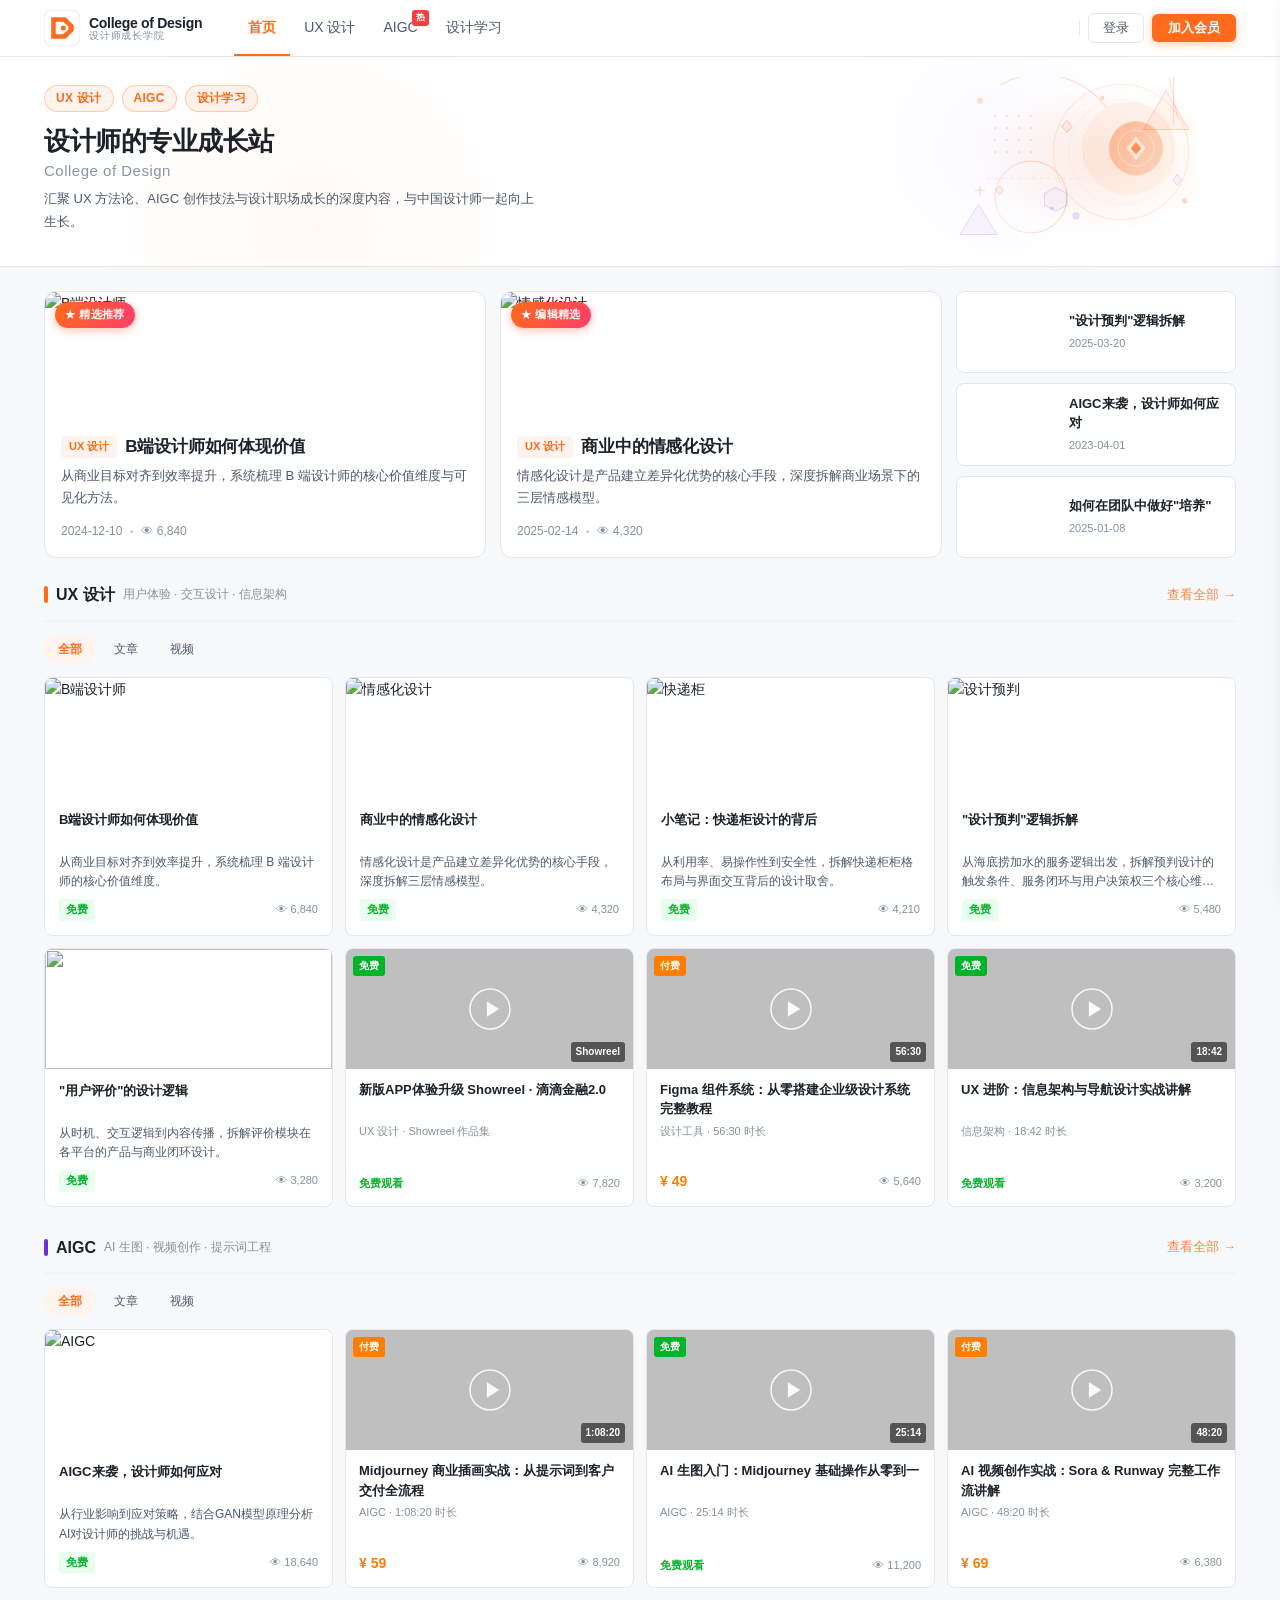
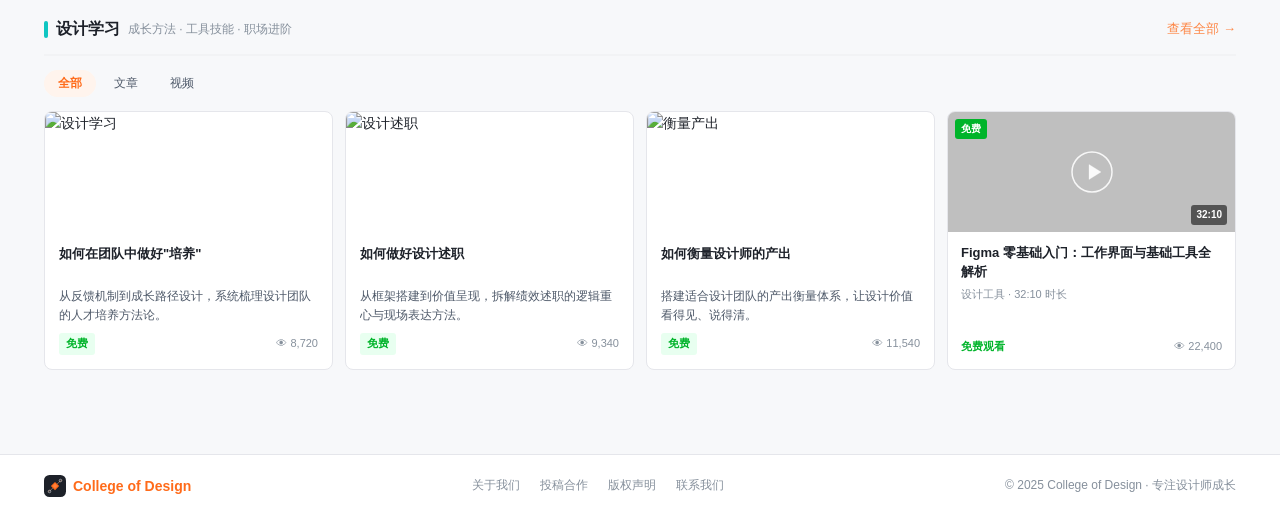
==== index.html @ 942f5f1f "feat: sync updated content layout to desktop" ====
<!DOCTYPE html>
<html lang="zh-CN">
<head>
<meta charset="UTF-8"/>
<meta name="viewport" content="width=device-width,initial-scale=1.0"/>
<title>College of Design · 设计师成长平台</title>
<style>
*,*::before,*::after{box-sizing:border-box;margin:0;padding:0}
:root{
  --pr:#FF6B1A;--pr-d:#E85500;--pr-l:#FFF4ED;--pr-bd:rgba(255,107,26,.2);
  --pu:#722ED1;--pu-l:#F5EEFF;
  --te:#0FC6C2;--te-l:#E8FAFA;
  --gr:#00B42A;--gr-l:#E8FFF0;
  --or-pay:#FF7D00;--or-pay-l:#FFF3E8;
  --t1:#1D2129;--t2:#4E5969;--t3:#86909C;--t4:#C9CDD4;
  --bg:#FFFFFF;--bg2:#F7F8FA;--bg3:#F2F3F5;
  --bd:#E5E6EB;--bd2:#F2F3F5;
  --r:8px;--rl:12px;
  --sh:0 1px 4px rgba(0,0,0,.06);--sh-h:0 4px 20px rgba(0,0,0,.1);
}
body{font-family:"PingFang SC","Microsoft YaHei","Noto Sans SC",Inter,-apple-system,sans-serif;color:var(--t1);background:var(--bg2);font-size:14px;line-height:1.6}
a{text-decoration:none;color:inherit}
img{display:block}

/* ─── NAV ─── */
.nav{position:sticky;top:0;z-index:200;background:rgba(255,255,255,.98);backdrop-filter:blur(16px);border-bottom:1px solid var(--bd)}
.ni{max-width:1240px;margin:0 auto;padding:0 24px;height:56px;display:flex;align-items:center}
.logo{display:flex;align-items:center;gap:9px;flex-shrink:0;margin-right:32px;cursor:pointer}
.logo-icon{flex-shrink:0}
.logo-text{display:flex;flex-direction:column;gap:1px;line-height:1}
.logo-t1{font-size:14px;font-weight:900;color:var(--t1);letter-spacing:-.3px}
.logo-t2{font-size:10px;font-weight:500;color:var(--t3);letter-spacing:.8px;text-transform:uppercase}
.nlinks{display:flex;align-items:center;flex:1}
.nl{padding:0 14px;height:56px;display:flex;align-items:center;font-size:14px;font-weight:500;color:var(--t2);cursor:pointer;border-bottom:2px solid transparent;transition:color .15s,border-color .15s;white-space:nowrap;position:relative}
.nl:hover{color:var(--pr)}
.nl.on{color:var(--pr);border-bottom-color:var(--pr);font-weight:600}
.nbadge{position:absolute;top:10px;right:3px;font-size:9px;font-weight:700;padding:1px 4px;border-radius:3px;background:#F53F3F;color:#fff;line-height:1.5}
.nd{width:1px;height:14px;background:var(--bd);margin:0 8px;flex-shrink:0}
.nr{display:flex;align-items:center;gap:8px;flex-shrink:0}
.btn-ln{padding:5px 14px;border:1px solid var(--bd);border-radius:6px;font-size:13px;cursor:pointer;background:none;color:var(--t2);font-family:inherit;transition:all .15s}
.btn-ln:hover{border-color:var(--pr);color:var(--pr)}
.btn-pub{padding:5px 16px;border:none;border-radius:6px;font-size:13px;font-weight:600;cursor:pointer;background:var(--pr);color:#fff;font-family:inherit;transition:opacity .15s;box-shadow:0 2px 8px rgba(255,107,26,.35)}
.btn-pub:hover{opacity:.88}

/* ─── BANNER ─── */
.banner{width:100%;background:#FFFFFF;position:relative;overflow:hidden;border-bottom:1px solid #E5E6EB}
.banner::before{content:'';position:absolute;top:-80px;left:5%;width:500px;height:500px;border-radius:50%;background:radial-gradient(circle,rgba(255,107,26,.04) 0%,transparent 65%);pointer-events:none}
.banner::after{content:'';position:absolute;bottom:-60px;right:8%;width:360px;height:360px;border-radius:50%;background:radial-gradient(circle,rgba(114,46,209,.03) 0%,transparent 65%);pointer-events:none}
.banner-inner{max-width:1240px;margin:0 auto;padding:20px 24px 24px;display:flex;align-items:center;justify-content:space-between;gap:40px;position:relative;z-index:1}
.banner-left{flex:1;min-width:0}
.banner-kws{display:flex;gap:8px;margin-bottom:13px;flex-wrap:wrap}
.bkw{font-size:12px;font-weight:600;padding:3px 11px;border-radius:20px;border:1px solid rgba(255,107,26,.3);color:#FF6B1A;background:rgba(255,107,26,.08);letter-spacing:.3px}
.banner-title{font-size:26px;font-weight:900;color:#1D2129;line-height:1.25;margin-bottom:8px;letter-spacing:-.5px}
.banner-title em{font-style:normal;color:#8D93A0;font-weight:400;font-size:15px;display:block;margin-top:4px;letter-spacing:.5px}
.banner-sub{font-size:13px;color:#4E5969;line-height:1.75;margin-bottom:0;max-width:500px}
.banner-stats{display:flex;gap:36px;margin-bottom:28px}
.bst{display:flex;flex-direction:column;gap:1px}
.bst-n{font-size:22px;font-weight:800;color:#1D2129;line-height:1}
.bst-l{font-size:11px;color:#8D93A0;margin-top:3px}
.banner-btns{display:flex;gap:10px;align-items:center}
.bbtn-p{padding:9px 24px;background:linear-gradient(135deg,#FF6B1A,#FF3D6B);color:#fff;border:none;border-radius:6px;font-size:14px;font-weight:700;cursor:pointer;font-family:inherit;box-shadow:0 4px 16px rgba(255,107,26,.4);transition:opacity .15s}
.bbtn-p:hover{opacity:.88}
.bbtn-s{padding:9px 20px;background:transparent;color:#4E5969;border:1px solid #D5D8DC;border-radius:6px;font-size:14px;font-weight:400;cursor:pointer;font-family:inherit;transition:all .15s}
.bbtn-s:hover{background:#F5F6F7;border-color:#BBBFC4}
/* banner right cards */
.banner-right{flex-shrink:0;width:320px;position:relative;display:flex;align-items:flex-end;justify-content:center}

/* ─── PAGE WRAP ─── */
.page{max-width:1240px;margin:0 auto;padding:24px 24px 56px}

/* ─── FEATURED ─── */
.featured{display:grid;grid-template-columns:1fr 1fr 280px;gap:14px;margin-bottom:24px;align-items:stretch}
.feat-main{background:#fff;border-radius:var(--rl);overflow:hidden;cursor:pointer;border:1px solid var(--bd);transition:box-shadow .2s;display:flex;flex-direction:column}
.feat-main:hover{box-shadow:var(--sh-h)}
.feat-img{width:100%;height:130px;object-fit:cover;transition:transform .4s;flex-shrink:0}
.feat-main:hover .feat-img{transform:scale(1.02)}
.feat-body{padding:14px 16px 16px;flex:1}
.feat-hd{display:flex;align-items:center;gap:8px;margin-bottom:7px;flex-wrap:nowrap;min-width:0}
.ftag{display:inline-block;font-size:11px;font-weight:600;padding:2px 8px;border-radius:4px;background:var(--pr-l);color:var(--pr);flex-shrink:0}
.ftag.te{background:var(--te-l);color:var(--te)}
/* 精选角标 */
.feat-main{position:relative}
.pick-badge{position:absolute;top:10px;left:10px;z-index:2;display:flex;align-items:center;gap:4px;background:linear-gradient(120deg,#FF6B1A,#FF3D6B);color:#fff;font-size:11px;font-weight:700;padding:4px 10px;border-radius:20px;box-shadow:0 2px 10px rgba(255,80,50,.4);letter-spacing:.3px;pointer-events:none}
.pick-badge::before{content:'★';font-size:10px}
.feat-title{font-size:17px;font-weight:800;color:var(--t1);line-height:1.3;letter-spacing:-.2px;white-space:nowrap;overflow:hidden;text-overflow:ellipsis;min-width:0}
.feat-desc{font-size:13px;color:var(--t2);line-height:1.65;margin-bottom:14px}
.feat-meta{display:flex;align-items:center;gap:8px}
.av{width:22px;height:22px;border-radius:50%;display:flex;align-items:center;justify-content:center;font-size:9px;font-weight:700;color:#fff;flex-shrink:0;background:var(--pr)}
.feat-aname{font-size:12px;color:var(--t2);font-weight:500}
.dot{width:3px;height:3px;border-radius:50%;background:var(--t4);flex-shrink:0}
.feat-date{font-size:12px;color:var(--t3)}
.feat-views{font-size:12px;color:var(--t3)}
/* right side cards – stretch to fill full height */
.feat-side{display:flex;flex-direction:column;gap:10px}
.fs{flex:1;display:flex;min-height:0;background:#fff;border:1px solid var(--bd);border-radius:var(--r);overflow:hidden;cursor:pointer;transition:box-shadow .2s,border-color .2s}
.fs:hover{box-shadow:var(--sh-h);border-color:var(--pr-bd)}
.fs img{width:100px;height:100%;min-height:80px;object-fit:cover;flex-shrink:0;align-self:stretch}
.fs-body{padding:10px 12px;display:flex;flex-direction:column;justify-content:center;flex:1;min-width:0}
.fs-tag{display:inline-block;font-size:10px;font-weight:600;padding:2px 6px;border-radius:3px;background:var(--pr-l);color:var(--pr);margin-bottom:5px}
.fs-tag.te{background:var(--te-l);color:var(--te)}
.fs-title{font-size:13px;font-weight:700;color:var(--t1);line-height:1.45;display:-webkit-box;-webkit-line-clamp:2;-webkit-box-orient:vertical;overflow:hidden}
.fs-meta{font-size:11px;color:var(--t3);margin-top:4px}

/* ─── SECTION ─── */
.sec-blk{margin-bottom:28px}
.sec-hd{display:flex;align-items:center;justify-content:space-between;margin-bottom:14px;padding-bottom:12px;border-bottom:2px solid var(--bd2)}
.sec-l{display:flex;align-items:center;gap:8px}
.sec-bar{width:4px;height:17px;border-radius:2px;background:var(--pr);flex-shrink:0}
.sec-bar.pu{background:var(--pu)}
.sec-bar.te{background:var(--te)}
.sec-name{font-size:16px;font-weight:800;color:var(--t1)}
.sec-sub{font-size:12px;color:var(--t3)}
.sec-more{font-size:13px;color:var(--pr);cursor:pointer;opacity:.8;transition:opacity .15s}.sec-more:hover{opacity:1}
.sec-more:hover{opacity:1}
.stabs{display:flex;gap:4px;margin-bottom:14px}
.stab{padding:4px 13px;border-radius:20px;font-size:12px;font-weight:500;color:var(--t2);cursor:pointer;border:1px solid transparent;background:none;font-family:inherit;transition:all .15s}
.stab:hover{color:var(--pr);background:var(--pr-l)}
.stab.on{color:var(--pr);background:var(--pr-l);font-weight:600}

/* ─── GRID ─── */
.g2{display:grid;grid-template-columns:repeat(4,1fr);gap:12px;margin-bottom:4px}

/* ─── ARTICLE CARD ─── */
.ac{background:#fff;border-radius:var(--r);border:1px solid var(--bd);overflow:hidden;cursor:pointer;transition:box-shadow .2s,border-color .2s,transform .18s}
.ac:hover{box-shadow:var(--sh-h);border-color:var(--pr-bd);transform:translateY(-2px)}
.ac-img{width:100%;height:120px;object-fit:cover}
.ac-body{padding:12px 14px 14px}
.ac-tags{display:flex;gap:5px;flex-wrap:wrap;margin-bottom:7px}
.tag{font-size:10px;font-weight:600;padding:2px 7px;border-radius:3px;display:inline-block}
.tag.ux{background:var(--pr-l);color:var(--pr)}
.tag.aigc{background:var(--pu-l);color:var(--pu)}
.tag.learn{background:var(--te-l);color:var(--te)}
.tag.type{background:var(--bg3);color:var(--t2)}
.tag.vid{background:var(--or-pay-l);color:var(--or-pay)}
.tag.paid{background:var(--or-pay-l);color:var(--or-pay)}
.tag.free{background:var(--gr-l);color:var(--gr)}
.ac-title{font-size:13px;font-weight:700;color:var(--t1);line-height:1.5;margin-bottom:4px;white-space:nowrap;overflow:hidden;text-overflow:ellipsis}
.ac-desc{font-size:12px;color:var(--t2);line-height:1.6;margin-bottom:8px;white-space:nowrap;overflow:hidden;text-overflow:ellipsis}
.ac-foot{display:flex;align-items:center;justify-content:space-between}
.ac-auth{display:flex;align-items:center;gap:5px}
.ac-av{width:18px;height:18px;border-radius:50%;display:flex;align-items:center;justify-content:center;font-size:8px;font-weight:700;color:#fff;flex-shrink:0;background:var(--pr)}
.ac-name{font-size:11px;color:var(--t3)}
.ac-stats{display:flex;gap:7px}
.ac-st{font-size:11px;color:var(--t3)}

/* ─── VIDEO CARD ─── */
.vc{background:#fff;border-radius:var(--r);border:1px solid var(--bd);overflow:hidden;cursor:pointer;transition:box-shadow .2s,border-color .2s,transform .18s}
.vc:hover{box-shadow:var(--sh-h);border-color:var(--pr-bd);transform:translateY(-2px)}
.vc-thumb{position:relative;overflow:hidden;height:120px}
.vc-thumb img{width:100%;height:100%;object-fit:cover;transition:transform .3s}
.vc:hover .vc-thumb img{transform:scale(1.04)}
.vc-bg{width:100%;height:100%;transition:transform .3s}
.vc:hover .vc-bg{transform:scale(1.04)}
.fs-img{width:100px;min-height:80px;align-self:stretch;flex-shrink:0}
.vc-ov{position:absolute;inset:0;background:rgba(0,0,0,.25);display:flex;align-items:center;justify-content:center}
.play-btn{width:44px;height:44px;display:flex;align-items:center;justify-content:center;transition:transform .2s}.play-btn:hover{transform:scale(1.08)}
.vc-dur{position:absolute;bottom:7px;right:8px;font-size:10px;font-weight:600;color:#fff;background:rgba(0,0,0,.56);padding:2px 5px;border-radius:3px}
.vc-bdg{position:absolute;top:7px;left:7px;font-size:10px;font-weight:700;padding:2px 6px;border-radius:3px}
.vc-bdg.paid{background:var(--or-pay);color:#fff}
.vc-bdg.free{background:var(--gr);color:#fff}
.vc-body{padding:11px 13px 13px}
.vc-title{font-size:13px;font-weight:700;color:var(--t1);line-height:1.5;margin-bottom:4px;white-space:nowrap;overflow:hidden;text-overflow:ellipsis}
.vc-foot{display:flex;align-items:center;justify-content:space-between}
.vc-price{font-size:14px;font-weight:800;color:var(--or-pay)}
.vc-fr{font-size:11px;font-weight:600;color:var(--gr)}
.vc-vw{font-size:11px;color:var(--t3)}
/* Card footer badges */
.crd-free{font-size:11px;font-weight:600;color:var(--gr);background:var(--gr-l);padding:2px 7px;border-radius:3px}
.crd-vw{font-size:11px;color:var(--t3)}
/* Video subtitle */
.vc-sub{font-size:11px;color:var(--t3);margin-bottom:7px;white-space:nowrap;overflow:hidden;text-overflow:ellipsis}
/* ─── LIST PANEL ─── */
.lp-bd{position:fixed;inset:0;background:rgba(0,0,0,.45);z-index:300;opacity:0;pointer-events:none;transition:opacity .25s}
.lp-bd.on{opacity:1;pointer-events:all}
.lp-panel{position:fixed;top:0;right:-580px;width:560px;max-width:96vw;height:100%;background:#fff;z-index:301;display:flex;flex-direction:column;box-shadow:-4px 0 24px rgba(0,0,0,.12);transition:right .3s cubic-bezier(.4,0,.2,1)}
.lp-panel.on{right:0}
.lp-top{display:flex;align-items:center;gap:12px;padding:0 20px;height:52px;border-bottom:1px solid var(--bd);flex-shrink:0}
.lp-back{font-size:13px;color:var(--t2);cursor:pointer;padding:4px 8px;border-radius:4px;transition:background .15s}.lp-back:hover{background:var(--bg3)}
.lp-hdr{font-size:15px;font-weight:700;color:var(--t1)}
.lp-scroll{flex:1;overflow-y:auto;padding:12px 16px;display:flex;flex-direction:column;gap:2px}
/* List items */
.li{display:flex;gap:12px;padding:12px;border-radius:var(--r);cursor:pointer;transition:background .15s;border-bottom:1px solid var(--bd2)}
.li:last-child{border-bottom:none}
.li:hover{background:var(--bg2)}
.li-img{width:90px;height:68px;border-radius:6px;flex-shrink:0;background-size:cover;background-position:center;background-repeat:no-repeat;background-color:var(--bg3)}
.li-info{flex:1;min-width:0;display:flex;flex-direction:column;justify-content:space-between}
.li-title{font-size:14px;font-weight:700;color:var(--t1);white-space:nowrap;overflow:hidden;text-overflow:ellipsis;margin-bottom:3px}
.li-desc{font-size:12px;color:var(--t2);line-height:1.55;display:-webkit-box;-webkit-line-clamp:2;-webkit-box-orient:vertical;overflow:hidden;margin-bottom:5px;flex:1}
.li-foot{display:flex;align-items:center;gap:6px;flex-wrap:wrap}
.li-tag{font-size:10px;font-weight:600;padding:2px 6px;border-radius:3px;background:var(--pr-l);color:var(--pr)}
.li-tag.te{background:var(--te-l);color:var(--te)}
.li-tag.pu{background:var(--pu-l);color:var(--pu)}
.li-badge{font-size:10px;font-weight:600;padding:2px 6px;border-radius:3px}
.li-badge.free{background:var(--gr-l);color:var(--gr)}
.li-badge.paid{background:var(--or-pay-l);color:var(--or-pay)}
.li-vw{font-size:11px;color:var(--t3);margin-left:auto}

/* ─── MODALS ─── */
.overlay{position:fixed;inset:0;background:rgba(0,0,0,.45);z-index:500;display:flex;align-items:center;justify-content:center;opacity:0;pointer-events:none;transition:opacity .2s;backdrop-filter:blur(4px)}
.overlay.open{opacity:1;pointer-events:all}
.mbox{background:#fff;border-radius:var(--rl);overflow:hidden;width:100%;max-width:560px;max-height:90vh}
.vm{max-width:640px}
.mhd{display:flex;align-items:center;justify-content:space-between;padding:14px 18px;border-bottom:1px solid var(--bd)}
.mhd-t{font-size:15px;font-weight:700;color:var(--t1)}
.mx{width:28px;height:28px;border-radius:6px;border:none;background:var(--bg2);cursor:pointer;font-size:16px;color:var(--t2);display:flex;align-items:center;justify-content:center;transition:background .15s;font-family:inherit}
.mx:hover{background:var(--bg3)}
.vplayer{background:#0a0a12;aspect-ratio:16/9;display:flex;flex-direction:column;align-items:center;justify-content:center;gap:10px}
.vp-icon{width:50px;height:50px;border-radius:50%;border:2px solid rgba(255,255,255,.25);display:flex;align-items:center;justify-content:center}
.vp-hint{font-size:13px;color:rgba(255,255,255,.45)}
.vmbody{padding:14px 18px}
.vm-title{font-size:14px;font-weight:700;color:var(--t1);margin-bottom:3px}
.vm-meta{font-size:12px;color:var(--t3)}
.pm{max-width:460px}
.pmbody{padding:18px}
.prow{display:flex;gap:12px;align-items:center;margin-bottom:16px;padding:12px;background:var(--bg2);border-radius:var(--r)}
.pthumb{width:76px;height:54px;object-fit:cover;border-radius:6px;flex-shrink:0}
.pvt{font-size:14px;font-weight:700;color:var(--t1);line-height:1.4;margin-bottom:4px}
.pprice{font-size:20px;font-weight:800;color:var(--or-pay)}
.pprice span{font-size:12px;font-weight:400;color:var(--t3);margin-left:4px}
.pg{font-size:12px;color:var(--t2);text-align:center;margin-bottom:12px}
.pqrw{display:flex;justify-content:center;margin-bottom:10px}
.pqrbox{border:1px solid var(--bd);border-radius:var(--r);padding:10px;display:inline-block}
.pqrnote{text-align:center;font-size:11px;color:var(--t3);margin-bottom:12px}
.pbadges{display:flex;justify-content:center;gap:8px}
.pbdg{display:flex;align-items:center;gap:5px;background:var(--bg2);border:1px solid var(--bd);border-radius:6px;padding:5px 12px;font-size:12px;font-weight:600;color:var(--t2)}

/* ─── READER PANEL ─── */
.rd-bd{position:fixed;inset:0;background:rgba(0,0,0,.38);z-index:400;display:none;backdrop-filter:blur(4px)}
.rd-bd.open{display:block}
.rd-panel{position:fixed;top:0;right:-780px;width:760px;max-width:100vw;height:100%;background:#fff;z-index:401;box-shadow:-6px 0 32px rgba(0,0,0,.1);transition:right .36s cubic-bezier(.16,1,.3,1);display:flex;flex-direction:column}
.rd-panel.open{right:0}
.rd-top{display:flex;align-items:center;padding:0 24px;height:56px;border-bottom:1px solid var(--bd);gap:12px;flex-shrink:0}
.rd-back{display:flex;align-items:center;gap:4px;font-size:13px;color:var(--t2);cursor:pointer;padding:5px 11px;border-radius:6px;background:var(--bg2);border:1px solid var(--bd);transition:all .15s;flex-shrink:0}
.rd-back:hover{color:var(--pr);border-color:var(--pr)}
.rd-hdr{flex:1;font-size:14px;font-weight:600;color:var(--t1);overflow:hidden;white-space:nowrap;text-overflow:ellipsis}
.rd-scroll{flex:1;overflow-y:auto;padding:36px 48px}
.rd-scroll::-webkit-scrollbar{width:4px}
.rd-scroll::-webkit-scrollbar-thumb{background:var(--bd);border-radius:2px}
.rd-meta{display:flex;align-items:center;gap:10px;margin-bottom:20px;flex-wrap:wrap}
.rd-tag{font-size:11px;font-weight:600;padding:3px 9px;border-radius:4px;background:var(--pr-l);color:var(--pr)}
.rd-date{font-size:12px;color:var(--t3)}
.rd-views{font-size:12px;color:var(--t3)}
.rd-cover{width:100%;height:280px;object-fit:cover;border-radius:var(--rl);margin-bottom:28px}
.rd-h1{font-size:26px;font-weight:900;color:var(--t1);line-height:1.4;margin-bottom:16px;letter-spacing:-.3px}
.rd-body{font-size:15px;color:var(--t2);line-height:1.85}
.rd-body h3{font-size:16px;font-weight:800;color:var(--t1);margin:26px 0 10px;display:flex;align-items:center;gap:8px}
.rd-body h3::before{content:'';width:4px;height:17px;border-radius:2px;background:var(--pr);flex-shrink:0;display:inline-block}
.rd-body p{margin-bottom:13px}
.rd-body ul{margin:8px 0 13px 20px}
.rd-body li{margin-bottom:5px}
.rd-tip{background:var(--pr-l);border-left:4px solid var(--pr);border-radius:0 8px 8px 0;padding:11px 15px;margin:16px 0;font-size:14px;color:var(--pr-d);font-weight:500;line-height:1.6}
.rd-quote{background:var(--bg2);border-radius:var(--r);padding:18px 18px 14px 42px;margin:16px 0;font-size:14px;color:var(--t2);font-style:italic;position:relative}
.rd-quote::before{content:'"';font-size:48px;color:var(--pr);line-height:1;position:absolute;top:4px;left:11px;font-style:normal;font-family:Georgia,serif;opacity:.35}

/* ─── FOOTER ─── */
footer{background:#fff;border-top:1px solid var(--bd);padding:20px 0}
.fi{max-width:1240px;margin:0 auto;padding:0 24px;display:flex;align-items:center;justify-content:space-between;flex-wrap:wrap;gap:10px}
.ft-logo{font-size:14px;font-weight:800;color:var(--pr)}
.ft-links{display:flex;gap:20px}
.ft-l{font-size:12px;color:var(--t3);cursor:pointer;transition:color .15s}
.ft-l:hover{color:var(--pr)}
.ft-copy{font-size:12px;color:var(--t3)}

/* Desktop content parity: keep the updated mobile titles readable on larger screens. */
@media(min-width:768px){
  .g2{align-items:stretch}
  .g2 .ac,.g2 .vc{display:flex;flex-direction:column;height:100%}
  .g2 .ac-body,.g2 .vc-body{display:flex;flex:1;flex-direction:column}
  .g2 .ac-title,.g2 .vc-title{
    min-height:3em;
    white-space:normal;
    display:-webkit-box;
    -webkit-box-orient:vertical;
    -webkit-line-clamp:2;
    overflow:hidden;
  }
  .g2 .ac-desc{
    min-height:3.2em;
    white-space:normal;
    display:-webkit-box;
    -webkit-box-orient:vertical;
    -webkit-line-clamp:2;
    overflow:hidden;
  }
  .g2 .vc-sub{
    min-height:1.6em;
    white-space:normal;
    overflow:hidden;
  }
  .g2 .ac-foot,.g2 .vc-foot{margin-top:auto}
}

/* ════════════════════════════════
   BOTTOM TAB NAV (hidden on desktop)
   ════════════════════════════════ */
.mob-tabnav{
  display:none;
  position:fixed;bottom:0;left:0;right:0;
  height:calc(56px + env(safe-area-inset-bottom,0px));
  padding-bottom:env(safe-area-inset-bottom,0px);
  background:rgba(255,255,255,.97);
  backdrop-filter:blur(20px);-webkit-backdrop-filter:blur(20px);
  border-top:1px solid var(--bd);
  z-index:250;
}
.mtab{
  flex:1;display:flex;flex-direction:column;align-items:center;
  justify-content:center;gap:3px;
  border:none;background:none;
  color:var(--t3);font-size:10px;font-weight:500;
  font-family:inherit;cursor:pointer;
  padding:8px 4px 4px;transition:color .15s;line-height:1;
  -webkit-tap-highlight-color:transparent;
}
.mtab.active{color:var(--pr);font-weight:700}
.mtab svg{stroke:currentColor;transition:stroke .15s}

/* ════════════════════════════════
   MOBILE  (≤767 px)
   ════════════════════════════════ */
@media(max-width:767px){

  /* 全局：底部为 tab 栏留出空间 */
  body{padding-bottom:calc(56px + env(safe-area-inset-bottom,0px))}

  /* ── NAV：只保留 Logo，隐藏所有按钮和导航链接 ── */
  .ni{height:48px;padding:0 16px}
  .nlinks,.nd,.nr{display:none}
  .logo{margin-right:0}

  /* ── BANNER：竖排，隐藏右侧装饰 SVG ── */
  .banner{border-bottom:none}
  .banner-inner{
    flex-direction:column;
    padding:22px 16px 26px;
    gap:0;
    align-items:flex-start;
  }
  .banner-right{display:none}
  .banner-kws{gap:6px;margin-bottom:12px}
  .bkw{font-size:11px;padding:3px 10px}
  .banner-title{font-size:24px;line-height:1.25;margin-bottom:10px;letter-spacing:-.3px}
  .banner-title em{font-size:13px}
  .banner-sub{font-size:13px;max-width:100%;line-height:1.7;margin-bottom:20px}
  .banner-stats{gap:32px;margin-bottom:20px}
  .bst-n{font-size:22px}
  .bst-l{font-size:10px;margin-top:2px}
  .banner-btns{gap:10px}
  .bbtn-p{font-size:14px;padding:11px 24px;border-radius:8px}
  .bbtn-s{font-size:13px;padding:11px 18px;border-radius:8px}

  /* ── PAGE ── */
  .page{padding:16px 0 24px}

  /* ── FEATURED：主卡全宽，side 卡横向滚动 ── */
  .featured{
    display:flex!important;
    flex-direction:column;
    gap:12px;
    margin-bottom:24px;
    padding:0 12px;
  }
  .feat-main{border-radius:12px}
  .feat-main .feat-img{height:190px}
  .feat-body{padding:14px 16px 16px}
  .feat-title{font-size:16px;font-weight:800;white-space:normal;overflow:visible;text-overflow:unset}
  .feat-desc{font-size:13px;line-height:1.6;display:-webkit-box;-webkit-line-clamp:2;-webkit-box-orient:vertical;overflow:hidden;margin-bottom:12px}
  /* side cards: 横向滚动行 */
  .feat-side{
    display:flex;flex-direction:row;
    gap:10px;
    overflow-x:auto;scrollbar-width:none;
    -webkit-overflow-scrolling:touch;
    padding:2px 0 6px;
  }
  .feat-side::-webkit-scrollbar{display:none}
  .fs{
    flex:none;
    flex-direction:column;
    width:155px;
    min-height:0;
    border-radius:10px;
  }
  .fs img,.fs-img{
    width:100%;height:90px;min-height:90px;
    align-self:auto;
    border-radius:10px 10px 0 0;
  }
  .fs-body{padding:9px 10px 10px}
  .fs-title{font-size:12px;line-height:1.4;display:-webkit-box;-webkit-line-clamp:2;-webkit-box-orient:vertical;overflow:hidden;white-space:normal}
  .fs-meta{font-size:10px;margin-top:4px}

  /* ── SECTION：全宽，侧边距由 sec-blk 控制 ── */
  .sec-blk{margin-bottom:28px;padding:0 12px}
  .sec-hd{margin-bottom:10px;padding-bottom:10px}
  .sec-name{font-size:15px}
  .sec-sub{display:none}
  .sec-more{font-size:12px}
  .stabs{
    overflow-x:auto;scrollbar-width:none;
    flex-wrap:nowrap;
    margin-bottom:12px;
    padding-bottom:2px;
  }
  .stabs::-webkit-scrollbar{display:none}
  .stab{white-space:nowrap;flex-shrink:0;font-size:12px;padding:4px 12px}

  /* ── GRID：2列 ── */
  .g2{grid-template-columns:repeat(2,1fr);gap:10px}

  /* ── ARTICLE CARD ── */
  .ac{border-radius:10px}
  .ac-img{height:105px}
  .ac-body{padding:10px 10px 12px}
  .ac-title{
    font-size:13px;font-weight:700;
    white-space:normal;
    display:-webkit-box;-webkit-line-clamp:2;-webkit-box-orient:vertical;overflow:hidden;
    line-height:1.4;
  }
  .ac-desc{display:none}
  .ac-foot{margin-top:6px}
  .crd-free,.crd-vw{font-size:10px}

  /* ── VIDEO CARD ── */
  .vc{border-radius:10px}
  .vc-thumb{height:105px}
  .play-btn{width:34px;height:34px}
  .play-btn svg{width:34px!important;height:34px!important}
  .vc-body{padding:9px 10px 12px}
  .vc-title{
    font-size:13px;
    white-space:normal;
    display:-webkit-box;-webkit-line-clamp:2;-webkit-box-orient:vertical;overflow:hidden;
    line-height:1.4;
  }
  .vc-sub{display:none}
  .vc-price{font-size:13px}
  .vc-fr,.vc-vw{font-size:10px}

  /* ── LIST PANEL：全屏抽屉 ── */
  .lp-panel{width:100%;max-width:100vw;right:-100%}
  .lp-panel.on{right:0}
  .lp-top{padding:0 16px}
  .lp-scroll{padding:8px 12px}
  .li-img{width:80px;height:60px;border-radius:6px}
  .li-title{font-size:13px}
  .li-desc{font-size:11px}

  /* ── READER PANEL：全屏 ── */
  .rd-panel{width:100%;max-width:100vw;right:-100%}
  .rd-panel.open{right:0}
  .rd-top{padding:0 16px;height:52px}
  .rd-back{font-size:12px;padding:4px 9px}
  .rd-scroll{padding:20px 16px 60px}
  .rd-cover{height:170px;border-radius:10px;margin-bottom:20px}
  .rd-h1{font-size:22px;margin-bottom:14px}
  .rd-body{font-size:15px;line-height:1.85}
  .rd-meta{margin-bottom:16px}

  /* ── MODALS：底部 Sheet ── */
  .overlay{align-items:flex-end;padding:0}
  .mbox{
    width:100%;max-width:100%;
    border-radius:20px 20px 0 0;
    max-height:90vh;overflow-y:auto;
  }
  .vm,.pm{max-width:100%;border-radius:20px 20px 0 0}
  .mhd{padding:18px 18px 14px}
  .pmbody{padding:16px}
  .prow{gap:10px}
  .pthumb{width:64px;height:48px}
  .pprice{font-size:18px}

  /* ── FOOTER ── */
  footer{padding:16px 0}
  .fi{flex-direction:column;align-items:flex-start;gap:12px;padding:0 16px}
  .ft-links{flex-wrap:wrap;gap:12px}
  .ft-copy{font-size:11px}

  /* ── 启用底部 Tab 栏 ── */
  .mob-tabnav{display:flex}
}

/* 极小屏 ≤360px */
@media(max-width:360px){
  .g2{grid-template-columns:1fr}
}
</style>
</head>
<body>

<!-- NAV -->
<nav class="nav">
<div class="ni">
  <div class="logo" onclick="showAll(this)">
    <svg class="logo-icon" viewBox="0 0 40 40" width="36" height="36" fill="none" xmlns="http://www.w3.org/2000/svg">
      <!-- 白色底 + 细边框 -->
      <rect width="40" height="40" rx="9" fill="white" stroke="#E8E8E8" stroke-width="1"/>
      <!-- 几何 D 形：橙色面形外框 -->
      <polygon points="8,8 24,8 33,17 33,23 24,32 8,32" fill="#FF6B1A"/>
      <!-- 白色内挖：形成字母 D 的中空 -->
      <polygon points="13,13 21,13 27,18 27,22 21,27 13,27" fill="white"/>
      <!-- 内部橙色圆点：设计感点睛 -->
      <circle cx="21.5" cy="20" r="2.8" fill="#FF6B1A"/>
    </svg>
    <div class="logo-text">
      <span class="logo-t1">College of Design</span>
      <span class="logo-t2">设计师成长学院</span>
    </div>
  </div>
  <div class="nlinks">
    <span class="nl on" onclick="showAll(this)">首页</span>
    <span class="nl" onclick="filterNav('ux',this)">UX 设计</span>
    <span class="nl" onclick="filterNav('aigc',this)">AIGC<span class="nbadge">热</span></span>
    <span class="nl" onclick="filterNav('learn',this)">设计学习</span>
  </div>
  <div class="nd"></div>
  <div class="nr">
    <button class="btn-ln">登录</button>
    <button class="btn-pub">加入会员</button>
  </div>
</div>
</nav>

<!-- BANNER -->
<div class="banner" id="bannerArea">
  <div class="banner-inner">
    <div class="banner-left">
      <div class="banner-kws">
        <span class="bkw">UX 设计</span>
        <span class="bkw">AIGC</span>
        <span class="bkw">设计学习</span>
      </div>
      <div class="banner-title">设计师的专业成长站<em>College of Design</em></div>
      <div class="banner-sub">汇聚 UX 方法论、AIGC 创作技法与设计职场成长的深度内容，与中国设计师一起向上生长。</div>
    </div>
    <div class="banner-right">
      <svg viewBox="0 0 320 220" width="240" height="165" fill="none" xmlns="http://www.w3.org/2000/svg">
        <defs>
          <linearGradient id="gOr1" x1="0" y1="0" x2="1" y2="1">
            <stop offset="0%" stop-color="#FF6B1A" stop-opacity="0.7"/>
            <stop offset="100%" stop-color="#E85500" stop-opacity="0.3"/>
          </linearGradient>
          <linearGradient id="gOr2" x1="1" y1="0" x2="0" y2="1">
            <stop offset="0%" stop-color="#FF9A5C" stop-opacity="0.5"/>
            <stop offset="100%" stop-color="#FF6B1A" stop-opacity="0.15"/>
          </linearGradient>
          <radialGradient id="gGlow" cx="55%" cy="50%" r="50%">
            <stop offset="0%" stop-color="#FF6B1A" stop-opacity="0.12"/>
            <stop offset="100%" stop-color="#FF6B1A" stop-opacity="0"/>
          </radialGradient>
        </defs>
        <ellipse cx="180" cy="110" rx="160" ry="100" fill="url(#gGlow)"/>
        <circle cx="220" cy="100" r="90" stroke="rgba(255,107,26,0.12)" stroke-width="1.5" fill="none"/>
        <circle cx="220" cy="100" r="70" stroke="rgba(255,107,26,0.08)" stroke-width="1" fill="none"/>
        <circle cx="230" cy="95" r="62" fill="rgba(255,107,26,0.06)"/>
        <path d="M60 10 A110 110 0 0 1 200 40" stroke="rgba(255,107,26,0.2)" stroke-width="1.5" fill="none" stroke-linecap="round"/>
        <circle cx="100" cy="160" r="48" stroke="url(#gOr2)" stroke-width="1.2" fill="none"/>
        <circle cx="240" cy="95" r="36" fill="url(#gOr1)" opacity="0.55"/>
        <circle cx="240" cy="95" r="24" stroke="rgba(255,255,255,0.5)" stroke-width="1" fill="none"/>
        <path d="M240 80 L252 95 L240 110 L228 95 Z" fill="rgba(255,255,255,0.55)" stroke="rgba(255,255,255,0.7)" stroke-width="0.8"/>
        <path d="M240 87 L247 95 L240 103 L233 95 Z" fill="rgba(255,107,26,0.7)"/>
        <g fill="rgba(255,107,26,0.22)">
          <circle cx="52" cy="52" r="1.5"/><circle cx="68" cy="52" r="1.5"/><circle cx="84" cy="52" r="1.5"/><circle cx="100" cy="52" r="1.5"/>
          <circle cx="52" cy="68" r="1.5"/><circle cx="68" cy="68" r="1.5"/><circle cx="84" cy="68" r="1.5"/><circle cx="100" cy="68" r="1.5"/>
          <circle cx="52" cy="84" r="1.5"/><circle cx="68" cy="84" r="1.5"/><circle cx="84" cy="84" r="1.5"/><circle cx="100" cy="84" r="1.5"/>
          <circle cx="52" cy="100" r="1.5"/><circle cx="68" cy="100" r="1.5"/><circle cx="84" cy="100" r="1.5"/><circle cx="100" cy="100" r="1.5"/>
        </g>
        <polygon points="280,18 310,70 250,70" stroke="rgba(255,107,26,0.3)" stroke-width="1.2" fill="rgba(255,107,26,0.06)"/>
        <polygon points="30,170 55,210 5,210" stroke="rgba(114,46,209,0.2)" stroke-width="1" fill="rgba(114,46,209,0.04)"/>
        <line x1="42" y1="135" x2="175" y2="135" stroke="rgba(255,107,26,0.18)" stroke-width="1" stroke-dasharray="4 6"/>
        <line x1="170" y1="20" x2="170" y2="120" stroke="rgba(255,107,26,0.13)" stroke-width="1" stroke-dasharray="3 5"/>
        <path d="M148 58 L155 66 L148 74 L141 66 Z" stroke="rgba(255,107,26,0.45)" stroke-width="1" fill="rgba(255,107,26,0.08)"/>
        <path d="M58 145 L63 151 L58 157 L53 151 Z" stroke="rgba(255,107,26,0.35)" stroke-width="1" fill="rgba(255,107,26,0.07)"/>
        <path d="M295 130 L301 137 L295 144 L289 137 Z" stroke="rgba(114,46,209,0.25)" stroke-width="1" fill="rgba(114,46,209,0.04)"/>
        <circle cx="32" cy="32" r="4" fill="rgba(255,107,26,0.2)"/>
        <circle cx="160" cy="185" r="5" fill="rgba(114,46,209,0.15)"/>
        <circle cx="305" cy="165" r="3.5" fill="rgba(255,107,26,0.25)"/>
        <circle cx="128" cy="175" r="2.5" fill="rgba(114,46,209,0.18)"/>
        <circle cx="195" cy="28" r="3" fill="rgba(255,107,26,0.22)"/>
        <line x1="32" y1="145" x2="32" y2="157" stroke="rgba(255,107,26,0.25)" stroke-width="1.5" stroke-linecap="round"/>
        <line x1="26" y1="151" x2="38" y2="151" stroke="rgba(255,107,26,0.25)" stroke-width="1.5" stroke-linecap="round"/>
        <line x1="290" cy="50" x2="290" y2="62" stroke="rgba(255,107,26,0.2)" stroke-width="1.5" stroke-linecap="round"/>
        <line x1="284" cy="56" x2="296" y2="56" stroke="rgba(255,107,26,0.2)" stroke-width="1.5" stroke-linecap="round"/>
        <polygon points="118,155 133,147 148,155 148,171 133,179 118,171" stroke="rgba(114,46,209,0.22)" stroke-width="1" fill="rgba(114,46,209,0.04)"/>
      </svg>
    </div>
  </div>
</div>

<div class="page">

<!-- FEATURED -->
<div class="featured" id="featArea">
  <div class="feat-main" onclick="openReader('a1')">
    <span class="pick-badge">精选推荐</span>
    <img class="feat-img" src="https://images.unsplash.com/photo-1551288049-bebda4e38f71?auto=format&fit=crop&w=600&h=300&q=80" alt="B端设计师"/>
    <div class="feat-body">
      <div class="feat-hd"><span class="ftag">UX 设计</span><div class="feat-title">B端设计师如何体现价值</div></div>
      <div class="feat-desc">从商业目标对齐到效率提升，系统梳理 B 端设计师的核心价值维度与可见化方法。</div>
      <div class="feat-meta">
        <span class="feat-date">2024-12-10</span>
        <div class="dot"></div>
        <span class="feat-views">👁 6,840</span>
      </div>
    </div>
  </div>
  <div class="feat-main" onclick="openReader('a3')">
    <span class="pick-badge">编辑精选</span>
    <img class="feat-img" src="https://images.unsplash.com/photo-1541701494587-cb58502866ab?auto=format&fit=crop&w=600&h=300&q=80" alt="情感化设计"/>
    <div class="feat-body">
      <div class="feat-hd"><span class="ftag">UX 设计</span><div class="feat-title">商业中的情感化设计</div></div>
      <div class="feat-desc">情感化设计是产品建立差异化优势的核心手段，深度拆解商业场景下的三层情感模型。</div>
      <div class="feat-meta">
        <span class="feat-date">2025-02-14</span>
        <div class="dot"></div>
        <span class="feat-views">👁 4,320</span>
      </div>
    </div>
  </div>
  <div class="feat-side">
    <div class="fs" onclick="openReader('a10')">
      <div class="fs-img" style="background:url('https://images.unsplash.com/photo-1558655146-d09347e92766?auto=format&fit=crop&w=200&h=160&q=80') center/cover no-repeat"></div>
      <div class="fs-body">
        <div class="fs-title">"设计预判"逻辑拆解</div>
        <div class="fs-meta">2025-03-20</div>
      </div>
    </div>
    <div class="fs" onclick="openReader('a9')">
      <div class="fs-img" style="background:url('https://images.unsplash.com/photo-1518770660439-4636190af475?auto=format&fit=crop&w=200&h=160&q=80') center/cover no-repeat"></div>
      <div class="fs-body">
        <div class="fs-title">AIGC来袭，设计师如何应对</div>
        <div class="fs-meta">2023-04-01</div>
      </div>
    </div>
    <div class="fs" onclick="openReader('a2')">
      <div class="fs-img" style="background:url('https://images.unsplash.com/photo-1460925895917-afdab827c52f?auto=format&fit=crop&w=200&h=160&q=80') center/cover no-repeat"></div>
      <div class="fs-body">
        <div class="fs-title">如何在团队中做好"培养"</div>
        <div class="fs-meta">2025-01-08</div>
      </div>
    </div>
  </div>
</div>

<!-- CONTENT (full width, no sidebar) -->
<div class="content">

  <!-- UX 设计 -->
  <div class="sec-blk" id="sec-ux">
    <div class="sec-hd">
      <div class="sec-l"><div class="sec-bar"></div><span class="sec-name">UX 设计</span><span class="sec-sub">用户体验 · 交互设计 · 信息架构</span></div>
      <span class="sec-more" onclick="openList('ux')">查看全部 →</span>
    </div>
    <div class="stabs"><button class="stab on">全部</button><button class="stab">文章</button><button class="stab">视频</button></div>
    <div class="g2">
      <div class="ac" onclick="openReader('a1')">
        <img class="ac-img" src="https://images.unsplash.com/photo-1551288049-bebda4e38f71?auto=format&fit=crop&w=600&h=240&q=80" alt="B端设计师"/>
        <div class="ac-body">
          <div class="ac-title">B端设计师如何体现价值</div>
          <div class="ac-desc">从商业目标对齐到效率提升，系统梳理 B 端设计师的核心价值维度。</div>
          <div class="ac-foot"><span class="crd-free">免费</span><span class="crd-vw">👁 6,840</span></div>
        </div>
      </div>
      <div class="ac" onclick="openReader('a3')">
        <img class="ac-img" src="https://images.unsplash.com/photo-1541701494587-cb58502866ab?auto=format&fit=crop&w=600&h=240&q=80" alt="情感化设计"/>
        <div class="ac-body">
          <div class="ac-title">商业中的情感化设计</div>
          <div class="ac-desc">情感化设计是产品建立差异化优势的核心手段，深度拆解三层情感模型。</div>
          <div class="ac-foot"><span class="crd-free">免费</span><span class="crd-vw">👁 4,320</span></div>
        </div>
      </div>
      <div class="ac" onclick="openReader('a8')">
        <img class="ac-img" src="https://images.unsplash.com/photo-1586528116311-ad8dd3c8310d?auto=format&fit=crop&w=600&h=240&q=80" alt="快递柜"/>
        <div class="ac-body">
          <div class="ac-title">小笔记：快递柜设计的背后</div>
          <div class="ac-desc">从利用率、易操作性到安全性，拆解快递柜柜格布局与界面交互背后的设计取舍。</div>
          <div class="ac-foot"><span class="crd-free">免费</span><span class="crd-vw">👁 4,210</span></div>
        </div>
      </div>
      <div class="ac" onclick="openReader('a10')">
        <img class="ac-img" src="https://images.unsplash.com/photo-1558655146-d09347e92766?auto=format&fit=crop&w=600&h=240&q=80" alt="设计预判"/>
        <div class="ac-body">
          <div class="ac-title">"设计预判"逻辑拆解</div>
          <div class="ac-desc">从海底捞加水的服务逻辑出发，拆解预判设计的触发条件、服务闭环与用户决策权三个核心维度。</div>
          <div class="ac-foot"><span class="crd-free">免费</span><span class="crd-vw">👁 5,480</span></div>
        </div>
      </div>
      <div class="ac" onclick="openReader('a5')">
        <img class="ac-img" src="https://www.sjpyp.com/wp-content/uploads/2022/11/1669692272-7515-deWEcbiaar6S56CbFyjdQZkibMgg.png" alt=""/>
        <div class="ac-body">
          <div class="ac-title">"用户评价"的设计逻辑</div>
          <div class="ac-desc">从时机、交互逻辑到内容传播，拆解评价模块在各平台的产品与商业闭环设计。</div>
          <div class="ac-foot"><span class="crd-free">免费</span><span class="crd-vw">👁 3,280</span></div>
        </div>
      </div>
      <div class="vc" onclick="openReader('a7')">
        <div class="vc-thumb"><div class="vc-bg" style="background:url('https://images.unsplash.com/photo-1467232004584-a241de8bcf5d?auto=format&fit=crop&w=600&h=400&q=80') center/cover no-repeat"></div><div class="vc-ov"><div class="play-btn"><svg width="44" height="44" viewBox="0 0 44 44" fill="none" xmlns="http://www.w3.org/2000/svg"><circle cx="22" cy="22" r="20" stroke="rgba(255,255,255,0.88)" stroke-width="1.5"/><path d="M19 14.5 L31 22 L19 29.5 Z" fill="rgba(255,255,255,0.92)" stroke="rgba(255,255,255,0.5)" stroke-width="0.5" stroke-linejoin="round"/></svg></div></div><span class="vc-bdg free">免费</span><span class="vc-dur">Showreel</span></div>
        <div class="vc-body"><div class="vc-title">新版APP体验升级 Showreel · 滴滴金融2.0</div><div class="vc-sub">UX 设计 · Showreel 作品集</div><div class="vc-foot"><span class="vc-fr">免费观看</span><span class="vc-vw">👁 7,820</span></div></div>
      </div>
      <div class="vc" onclick="openVideo('paid','Figma 组件系统：从零搭建企业级设计系统','56:30','https://picsum.photos/seed/v1/600/400','¥49')">
        <div class="vc-thumb"><div class="vc-bg" style="background:url('https://images.unsplash.com/photo-1558655146-d09347e92766?auto=format&fit=crop&w=600&h=400&q=80') center/cover no-repeat"></div><div class="vc-ov"><div class="play-btn"><svg width="44" height="44" viewBox="0 0 44 44" fill="none" xmlns="http://www.w3.org/2000/svg"><circle cx="22" cy="22" r="20" stroke="rgba(255,255,255,0.88)" stroke-width="1.5"/><path d="M19 14.5 L31 22 L19 29.5 Z" fill="rgba(255,255,255,0.92)" stroke="rgba(255,255,255,0.5)" stroke-width="0.5" stroke-linejoin="round"/></svg></div></div><span class="vc-bdg paid">付费</span><span class="vc-dur">56:30</span></div>
        <div class="vc-body"><div class="vc-title">Figma 组件系统：从零搭建企业级设计系统完整教程</div><div class="vc-sub">设计工具 · 56:30 时长</div><div class="vc-foot"><span class="vc-price">¥ 49</span><span class="vc-vw">👁 5,640</span></div></div>
      </div>
      <div class="vc" onclick="openVideo('free','UX 进阶：信息架构与导航设计实战','18:42','https://picsum.photos/seed/v2/600/400')">
        <div class="vc-thumb"><div class="vc-bg" style="background:url('https://images.unsplash.com/photo-1460925895917-afdab827c52f?auto=format&fit=crop&w=600&h=400&q=80') center/cover no-repeat"></div><div class="vc-ov"><div class="play-btn"><svg width="44" height="44" viewBox="0 0 44 44" fill="none" xmlns="http://www.w3.org/2000/svg"><circle cx="22" cy="22" r="20" stroke="rgba(255,255,255,0.88)" stroke-width="1.5"/><path d="M19 14.5 L31 22 L19 29.5 Z" fill="rgba(255,255,255,0.92)" stroke="rgba(255,255,255,0.5)" stroke-width="0.5" stroke-linejoin="round"/></svg></div></div><span class="vc-bdg free">免费</span><span class="vc-dur">18:42</span></div>
        <div class="vc-body"><div class="vc-title">UX 进阶：信息架构与导航设计实战讲解</div><div class="vc-sub">信息架构 · 18:42 时长</div><div class="vc-foot"><span class="vc-fr">免费观看</span><span class="vc-vw">👁 3,200</span></div></div>
      </div>
    </div>
  </div>

  <!-- AIGC -->
  <div class="sec-blk" id="sec-aigc">
    <div class="sec-hd">
      <div class="sec-l"><div class="sec-bar pu"></div><span class="sec-name">AIGC</span><span class="sec-sub">AI 生图 · 视频创作 · 提示词工程</span></div>
      <span class="sec-more" onclick="openList('aigc')">查看全部 →</span>
    </div>
    <div class="stabs"><button class="stab on">全部</button><button class="stab">文章</button><button class="stab">视频</button></div>
    <div class="g2">
      <div class="ac" onclick="openReader('a9')">
        <img class="ac-img" src="https://images.unsplash.com/photo-1518770660439-4636190af475?auto=format&fit=crop&w=600&h=240&q=80" alt="AIGC"/>
        <div class="ac-body">
          <div class="ac-title">AIGC来袭，设计师如何应对</div>
          <div class="ac-desc">从行业影响到应对策略，结合GAN模型原理分析AI对设计师的挑战与机遇。</div>
          <div class="ac-foot"><span class="crd-free">免费</span><span class="crd-vw">👁 18,640</span></div>
        </div>
      </div>
      <div class="vc" onclick="openVideo('paid','Midjourney 商业插画实战：提示词到交付','1:08:20','https://picsum.photos/seed/illustration-art/600/400','¥59')">
        <div class="vc-thumb"><div class="vc-bg" style="background:url('https://images.unsplash.com/photo-1626785774625-ddcddc3445e9?auto=format&fit=crop&w=600&h=400&q=80') center/cover no-repeat"></div><div class="vc-ov"><div class="play-btn"><svg width="44" height="44" viewBox="0 0 44 44" fill="none" xmlns="http://www.w3.org/2000/svg"><circle cx="22" cy="22" r="20" stroke="rgba(255,255,255,0.88)" stroke-width="1.5"/><path d="M19 14.5 L31 22 L19 29.5 Z" fill="rgba(255,255,255,0.92)" stroke="rgba(255,255,255,0.5)" stroke-width="0.5" stroke-linejoin="round"/></svg></div></div><span class="vc-bdg paid">付费</span><span class="vc-dur">1:08:20</span></div>
        <div class="vc-body"><div class="vc-title">Midjourney 商业插画实战：从提示词到客户交付全流程</div><div class="vc-sub">AIGC · 1:08:20 时长</div><div class="vc-foot"><span class="vc-price">¥ 59</span><span class="vc-vw">👁 8,920</span></div></div>
      </div>
      <div class="vc" onclick="openVideo('free','AI 生图入门：Midjourney 基础操作全解析','25:14','https://picsum.photos/seed/generative-art/600/400')">
        <div class="vc-thumb"><div class="vc-bg" style="background:url('https://images.unsplash.com/photo-1485827404703-89b55fcc595e?auto=format&fit=crop&w=600&h=400&q=80') center/cover no-repeat"></div><div class="vc-ov"><div class="play-btn"><svg width="44" height="44" viewBox="0 0 44 44" fill="none" xmlns="http://www.w3.org/2000/svg"><circle cx="22" cy="22" r="20" stroke="rgba(255,255,255,0.88)" stroke-width="1.5"/><path d="M19 14.5 L31 22 L19 29.5 Z" fill="rgba(255,255,255,0.92)" stroke="rgba(255,255,255,0.5)" stroke-width="0.5" stroke-linejoin="round"/></svg></div></div><span class="vc-bdg free">免费</span><span class="vc-dur">25:14</span></div>
        <div class="vc-body"><div class="vc-title">AI 生图入门：Midjourney 基础操作从零到一</div><div class="vc-sub">AIGC · 25:14 时长</div><div class="vc-foot"><span class="vc-fr">免费观看</span><span class="vc-vw">👁 11,200</span></div></div>
      </div>
      <div class="vc" onclick="openVideo('paid','AI 视频创作实战：Sora & Runway 完整工作流','48:20','https://picsum.photos/seed/ai-video/600/400','¥69')">
        <div class="vc-thumb"><div class="vc-bg" style="background:url('https://images.unsplash.com/photo-1626785774625-ddcddc3445e9?auto=format&fit=crop&w=600&h=400&q=80') center/cover no-repeat"></div><div class="vc-ov"><div class="play-btn"><svg width="44" height="44" viewBox="0 0 44 44" fill="none" xmlns="http://www.w3.org/2000/svg"><circle cx="22" cy="22" r="20" stroke="rgba(255,255,255,0.88)" stroke-width="1.5"/><path d="M19 14.5 L31 22 L19 29.5 Z" fill="rgba(255,255,255,0.92)" stroke="rgba(255,255,255,0.5)" stroke-width="0.5" stroke-linejoin="round"/></svg></div></div><span class="vc-bdg paid">付费</span><span class="vc-dur">48:20</span></div>
        <div class="vc-body"><div class="vc-title">AI 视频创作实战：Sora & Runway 完整工作流讲解</div><div class="vc-sub">AIGC · 48:20 时长</div><div class="vc-foot"><span class="vc-price">¥ 69</span><span class="vc-vw">👁 6,380</span></div></div>
      </div>
    </div>
  </div>

  <!-- 设计学习 -->
  <div class="sec-blk" id="sec-learn">
    <div class="sec-hd">
      <div class="sec-l"><div class="sec-bar te"></div><span class="sec-name">设计学习</span><span class="sec-sub">成长方法 · 工具技能 · 职场进阶</span></div>
      <span class="sec-more" onclick="openList('learn')">查看全部 →</span>
    </div>
    <div class="stabs"><button class="stab on">全部</button><button class="stab">文章</button><button class="stab">视频</button></div>
    <div class="g2">
      <div class="ac" onclick="openReader('a2')">
        <img class="ac-img" src="https://images.unsplash.com/photo-1460925895917-afdab827c52f?auto=format&fit=crop&w=600&h=240&q=80" alt="设计学习"/>
        <div class="ac-body">
          <div class="ac-title">如何在团队中做好"培养"</div>
          <div class="ac-desc">从反馈机制到成长路径设计，系统梳理设计团队的人才培养方法论。</div>
          <div class="ac-foot"><span class="crd-free">免费</span><span class="crd-vw">👁 8,720</span></div>
        </div>
      </div>
      <div class="ac" onclick="openReader('a6')">
        <img class="ac-img" src="https://images.unsplash.com/photo-1467232004584-a241de8bcf5d?auto=format&fit=crop&w=600&h=240&q=80" alt="设计述职"/>
        <div class="ac-body">
          <div class="ac-title">如何做好设计述职</div>
          <div class="ac-desc">从框架搭建到价值呈现，拆解绩效述职的逻辑重心与现场表达方法。</div>
          <div class="ac-foot"><span class="crd-free">免费</span><span class="crd-vw">👁 9,340</span></div>
        </div>
      </div>
      <div class="ac" onclick="openReader('a4')">
        <img class="ac-img" src="https://images.unsplash.com/photo-1551288049-bebda4e38f71?auto=format&fit=crop&w=600&h=240&q=80" alt="衡量产出"/>
        <div class="ac-body">
          <div class="ac-title">如何衡量设计师的产出</div>
          <div class="ac-desc">搭建适合设计团队的产出衡量体系，让设计价值看得见、说得清。</div>
          <div class="ac-foot"><span class="crd-free">免费</span><span class="crd-vw">👁 11,540</span></div>
        </div>
      </div>
      <div class="vc" onclick="openVideo('free','Figma 零基础入门：工作界面与基础工具全解析','32:10','https://picsum.photos/seed/design-tool/600/400')">
        <div class="vc-thumb"><div class="vc-bg" style="background:url('https://images.unsplash.com/photo-1558655146-d09347e92766?auto=format&fit=crop&w=600&h=400&q=80') center/cover no-repeat"></div><div class="vc-ov"><div class="play-btn"><svg width="44" height="44" viewBox="0 0 44 44" fill="none" xmlns="http://www.w3.org/2000/svg"><circle cx="22" cy="22" r="20" stroke="rgba(255,255,255,0.88)" stroke-width="1.5"/><path d="M19 14.5 L31 22 L19 29.5 Z" fill="rgba(255,255,255,0.92)" stroke="rgba(255,255,255,0.5)" stroke-width="0.5" stroke-linejoin="round"/></svg></div></div><span class="vc-bdg free">免费</span><span class="vc-dur">32:10</span></div>
        <div class="vc-body"><div class="vc-title">Figma 零基础入门：工作界面与基础工具全解析</div><div class="vc-sub">设计工具 · 32:10 时长</div><div class="vc-foot"><span class="vc-fr">免费观看</span><span class="vc-vw">👁 22,400</span></div></div>
      </div>
    </div>
  </div>

</div><!-- /content -->
</div><!-- /page -->

<!-- LIST PANEL -->
<div class="lp-bd" id="lpBd" onclick="closeList()"></div>
<div class="lp-panel" id="lpPanel">
  <div class="lp-top">
    <div class="lp-back" onclick="closeList()">← 返回</div>
    <div class="lp-hdr" id="lpHdr"></div>
  </div>
  <div class="lp-scroll" id="lpScroll"></div>
</div>

<!-- READER PANEL -->
<div class="rd-bd" id="rdBd" onclick="closeReader()"></div>
<div class="rd-panel" id="rdPanel">
  <div class="rd-top">
    <div class="rd-back" onclick="closeReader()">← 返回</div>
    <div class="rd-hdr" id="rdHdr"></div>
  </div>
  <div class="rd-scroll" id="rdScroll">
    <div class="rd-meta" id="rdMeta"></div>
    <img class="rd-cover" id="rdCover" src="" alt=""/>
    <div class="rd-h1" id="rdTitle"></div>
    <div class="rd-body" id="rdBody"></div>
  </div>
</div>

<!-- 免费视频 Modal -->
<div class="overlay" id="vModal">
  <div class="mbox vm">
    <div class="mhd"><span class="mhd-t" id="vT"></span><button class="mx" onclick="cm('vModal')">×</button></div>
    <div class="vplayer"><div class="vp-icon"><svg width="22" height="22" viewBox="0 0 24 24" fill="white"><polygon points="5,3 19,12 5,21"/></svg></div><div class="vp-hint">点击播放视频</div></div>
    <div class="vmbody"><div class="vm-title" id="vTB"></div><div class="vm-meta" id="vM"></div></div>
  </div>
</div>

<!-- 付费 Modal -->
<div class="overlay" id="pModal">
  <div class="mbox pm">
    <div class="mhd"><span class="mhd-t">扫码解锁课程</span><button class="mx" onclick="cm('pModal')">×</button></div>
    <div class="pmbody">
      <div class="prow"><img class="pthumb" id="pTh" src="" alt=""/><div><div class="pvt" id="pVT"></div><div class="pprice" id="pPr"></div></div></div>
      <div class="pg">微信 / 支付宝扫码，支付后立即解锁永久观看</div>
      <div class="pqrw"><div class="pqrbox">
        <svg width="150" height="150" viewBox="0 0 156 156" xmlns="http://www.w3.org/2000/svg">
          <rect width="156" height="156" fill="white"/>
          <rect x="8" y="8" width="48" height="48" rx="5" fill="#1D2129"/><rect x="15" y="15" width="34" height="34" rx="3" fill="white"/><rect x="21" y="21" width="22" height="22" rx="2" fill="#1D2129"/>
          <rect x="100" y="8" width="48" height="48" rx="5" fill="#1D2129"/><rect x="107" y="15" width="34" height="34" rx="3" fill="white"/><rect x="113" y="21" width="22" height="22" rx="2" fill="#1D2129"/>
          <rect x="8" y="100" width="48" height="48" rx="5" fill="#1D2129"/><rect x="15" y="107" width="34" height="34" rx="3" fill="white"/><rect x="21" y="113" width="22" height="22" rx="2" fill="#1D2129"/>
          <rect x="66" y="66" width="24" height="24" rx="5" fill="#FF6B1A"/><text x="78" y="83" font-size="11" font-weight="900" fill="white" text-anchor="middle" font-family="Arial">D</text>
          <rect x="66" y="8" width="8" height="8" rx="1" fill="#1D2129"/><rect x="78" y="8" width="8" height="8" rx="1" fill="#1D2129"/>
          <rect x="66" y="20" width="8" height="8" rx="1" fill="#1D2129"/><rect x="78" y="32" width="8" height="8" rx="1" fill="#1D2129"/>
          <rect x="66" y="44" width="8" height="8" rx="1" fill="#1D2129"/><rect x="78" y="44" width="8" height="8" rx="1" fill="#1D2129"/>
          <rect x="8" y="66" width="8" height="8" rx="1" fill="#1D2129"/><rect x="20" y="66" width="8" height="8" rx="1" fill="#1D2129"/>
          <rect x="32" y="66" width="8" height="8" rx="1" fill="#1D2129"/><rect x="44" y="66" width="8" height="8" rx="1" fill="#1D2129"/>
          <rect x="56" y="66" width="8" height="8" rx="1" fill="#1D2129"/>
          <rect x="8" y="78" width="8" height="8" rx="1" fill="#1D2129"/><rect x="32" y="78" width="8" height="8" rx="1" fill="#1D2129"/>
          <rect x="56" y="78" width="8" height="8" rx="1" fill="#1D2129"/>
          <rect x="8" y="90" width="8" height="8" rx="1" fill="#1D2129"/><rect x="44" y="90" width="8" height="8" rx="1" fill="#1D2129"/>
          <rect x="100" y="66" width="8" height="8" rx="1" fill="#1D2129"/><rect x="112" y="66" width="8" height="8" rx="1" fill="#1D2129"/>
          <rect x="124" y="66" width="8" height="8" rx="1" fill="#1D2129"/><rect x="136" y="66" width="8" height="8" rx="1" fill="#1D2129"/>
          <rect x="100" y="78" width="8" height="8" rx="1" fill="#1D2129"/><rect x="124" y="78" width="8" height="8" rx="1" fill="#1D2129"/>
          <rect x="100" y="90" width="8" height="8" rx="1" fill="#1D2129"/><rect x="112" y="90" width="8" height="8" rx="1" fill="#1D2129"/>
          <rect x="136" y="90" width="8" height="8" rx="1" fill="#1D2129"/>
          <rect x="100" y="102" width="8" height="8" rx="1" fill="#1D2129"/><rect x="124" y="102" width="8" height="8" rx="1" fill="#1D2129"/>
          <rect x="66" y="102" width="8" height="8" rx="1" fill="#1D2129"/><rect x="78" y="102" width="8" height="8" rx="1" fill="#1D2129"/>
          <rect x="56" y="114" width="8" height="8" rx="1" fill="#1D2129"/><rect x="78" y="114" width="8" height="8" rx="1" fill="#1D2129"/>
          <rect x="66" y="126" width="8" height="8" rx="1" fill="#1D2129"/>
          <rect x="56" y="138" width="8" height="8" rx="1" fill="#1D2129"/><rect x="78" y="138" width="8" height="8" rx="1" fill="#1D2129"/>
        </svg>
      </div></div>
      <div class="pqrnote">支付成功后自动跳转 · 一次购买永久观看</div>
      <div class="pbadges"><div class="pbdg">💚 微信支付</div><div class="pbdg">🔵 支付宝</div></div>
    </div>
  </div>
</div>

<!-- MOBILE BOTTOM TAB NAV -->
<nav class="mob-tabnav" id="mobTabNav">
  <button class="mtab active" id="mtab-home" onclick="mobNav('home',this)">
    <svg viewBox="0 0 24 24" width="22" height="22" fill="none" stroke-width="2" stroke-linecap="round" stroke-linejoin="round"><path d="M3 9l9-7 9 7v11a2 2 0 01-2 2H5a2 2 0 01-2-2z"/><polyline points="9,22 9,12 15,12 15,22"/></svg>
    <span>首页</span>
  </button>
  <button class="mtab" id="mtab-ux" onclick="mobNav('ux',this)">
    <svg viewBox="0 0 24 24" width="22" height="22" fill="none" stroke-width="2" stroke-linecap="round" stroke-linejoin="round"><path d="M17 3a2.828 2.828 0 114 4L7.5 20.5 2 22l1.5-5.5L17 3z"/></svg>
    <span>UX 设计</span>
  </button>
  <button class="mtab" id="mtab-aigc" onclick="mobNav('aigc',this)">
    <svg viewBox="0 0 24 24" width="22" height="22" fill="none" stroke-width="2" stroke-linecap="round" stroke-linejoin="round"><polygon points="12,2 15.09,8.26 22,9.27 17,14.14 18.18,21.02 12,17.77 5.82,21.02 7,14.14 2,9.27 8.91,8.26 12,2"/></svg>
    <span>AIGC</span>
  </button>
  <button class="mtab" id="mtab-learn" onclick="mobNav('learn',this)">
    <svg viewBox="0 0 24 24" width="22" height="22" fill="none" stroke-width="2" stroke-linecap="round" stroke-linejoin="round"><path d="M2 3h6a4 4 0 014 4v14a3 3 0 00-3-3H2z"/><path d="M22 3h-6a4 4 0 00-4 4v14a3 3 0 013-3h7z"/></svg>
    <span>设计学习</span>
  </button>
</nav>

<footer>
<div class="fi">
  <div class="ft-logo" style="display:flex;align-items:center;gap:7px">
    <svg viewBox="0 0 40 40" width="22" height="22" fill="none">
      <rect width="40" height="40" rx="10" fill="#1D2129"/>
      <path d="M7 31 Q13 25 20 20 Q27 15 33 9" stroke="#FF6B1A" stroke-width="1.5" fill="none" opacity="0.28"/>
      <line x1="20" y1="20" x2="10" y2="30" stroke="white" stroke-width="1.2" opacity="0.4"/>
      <circle cx="10" cy="30" r="2.3" stroke="white" stroke-width="1.4" fill="none" opacity="0.65"/>
      <line x1="20" y1="20" x2="30" y2="10" stroke="white" stroke-width="1.2" opacity="0.4"/>
      <circle cx="30" cy="10" r="2.3" stroke="white" stroke-width="1.4" fill="none" opacity="0.65"/>
      <path d="M20 12.5 L27.5 20 L20 27.5 L12.5 20 Z" fill="#FF6B1A"/>
      <path d="M20 16 L24 20 L20 24 L16 20 Z" fill="rgba(255,255,255,0.16)"/>
    </svg>
    <span>College of Design</span>
  </div>
  <div class="ft-links"><span class="ft-l">关于我们</span><span class="ft-l">投稿合作</span><span class="ft-l">版权声明</span><span class="ft-l">联系我们</span></div>
  <div class="ft-copy">© 2025 College of Design · 专注设计师成长</div>
</div>
</footer>

<script>
function filterNav(t,el){
  document.querySelectorAll('.nl').forEach(x=>x.classList.remove('on'));
  if(el)el.classList.add('on');
  const m={ux:'sec-ux',aigc:'sec-aigc',learn:'sec-learn'};
  document.querySelectorAll('.sec-blk').forEach(s=>s.style.display='none');
  document.getElementById(m[t]).style.display='';
  document.getElementById('featArea').style.display='none';
  document.getElementById('bannerArea').style.display='none';
}
function showAll(el){
  document.querySelectorAll('.nl').forEach(x=>x.classList.remove('on'));
  if(el)el.classList.add('on');
  document.querySelectorAll('.sec-blk').forEach(s=>s.style.display='');
  const fa=document.getElementById('featArea');
  fa.style.display='';  /* 交由 CSS 决定：桌面 grid，移动 flex */
  document.getElementById('bannerArea').style.display='block';
}
function mobNav(type,el){
  document.querySelectorAll('.mtab').forEach(x=>x.classList.remove('active'));
  el.classList.add('active');
  window.scrollTo({top:0,behavior:'smooth'});
  if(type==='home'){
    showAll(null);
  }else{
    filterNav(type,null);
  }
}
document.querySelectorAll('.stabs').forEach(g=>{
  g.querySelectorAll('.stab').forEach(t=>{
    t.addEventListener('click',()=>{g.querySelectorAll('.stab').forEach(x=>x.classList.remove('on'));t.classList.add('on');});
  });
});
function openVideo(type,title,dur,thumb,price){
  if(type==='free'){
    document.getElementById('vT').textContent=title;
    document.getElementById('vTB').textContent=title;
    document.getElementById('vM').textContent='时长：'+dur+' · 免费观看';
    document.getElementById('vModal').classList.add('open');
  }else{
    document.getElementById('pVT').textContent=title;
    document.getElementById('pTh').src=thumb;
    document.getElementById('pPr').innerHTML=price+' <span>一次性解锁 · 永久观看</span>';
    document.getElementById('pModal').classList.add('open');
  }
}
function cm(id){document.getElementById(id).classList.remove('open')}
document.querySelectorAll('.overlay').forEach(o=>{o.addEventListener('click',e=>{if(e.target===o)o.classList.remove('open')});});
// SYNC:ARTICLES_START
const articles={
  a1:{title:'B端设计师如何体现价值',tag:'UX 设计',date:'2024-12-10',views:'6,840',
    cover:'https://images.unsplash.com/photo-1551288049-bebda4e38f71?auto=format&fit=crop&w=180&h=136&q=80',
    body:`<p>近期B端项目在业务规划和资源分配上遇到了一些问题，在内部也引发了不少的争议，其中关于行业趋势，关于未来前景，特别是关于B端设计师的价值呈现讨论最多，这里着重谈下个人看法，仅供参考。</p>
    <h3>一、B端和C端的区别</h3>
    <p>从<strong>服务对象</strong>来看，C端更多面向消费者，解决的是一个人的直接需求，比如吃饭[外卖]、居住[租房]、出行[打车]、衣着[购物]等；B端则更多面向企业，解决的是一群人的组织需求，比如文档共享、直播会议、进度协同、绩效考核等。</p>
    <p>从<strong>产品结构</strong>来看，C端一般都是中心化的，即围绕单一的核心服务展开，其他都是辅助，比如高德的核心是导航，尽管也有打车、美食、旅游、租车等，但都是附加功能，对是否选择用高德来导航没有影响。B端一般都是去中心化的，功能闭环且相互独立，没有明显的主次之分，比如在OA系统中，费用报销、offer审批、日常打卡，使用的各个角色可能都不一样，功能间就更没有关系了。</p>
    <h3>二、B端行业设计机会</h3>
    <p>从<strong>行业视角</strong>来看，随着流量红利的消失，C端对各种需求的满足已接近饱和，用户侧的新机会已不多。但在B端，紧跟技术革新和产业转型，很多企业开始走向信息化和数字化，反而带来很多的想象空间。</p>
    <p>从<strong>产品视角</strong>来看，B端的多角色多权限设定意味着设计师要针对相同的功能，为不同用户提供不同的服务，包括交互路径、视觉表达，甚至情感化的文案话术。这种必须要与使用者深度融合的设计模式，对培养个人的调研能力、共情能力、感知能力以及对业务的深刻理解，提供了很好的实践条件。</p>
    <p>从<strong>个体视角</strong>来看，B端设计师面对的是有着很高行业壁垒的差异化产品，更容易经过长期积累形成某一领域的高结构性能力，也就是我们常说的不可替代性。</p>
    <h3>三、B端设计师的价值体现</h3>
    <p>尽管如此，但在实际项目中，还是会有同学抱怨：B端都是表单网页，形式简单发挥空间有限，很枯燥；上线的方案被砍掉了很多，但貌似对项目没啥影响，很失落；很多功能组件拼装也能实现，自己好像没啥可做的，很迷茫。B端的设计价值体现在以下三个方面：</p>
    <p><strong>1）增加商业收益</strong> — 跳出设计执行视角，关注整个公司的经营逻辑，找到与商业目标强关联的产品或模块，在这些产品的交易路径上寻找提升效率的关键环节。以催收系统为例，「催收金额=催收频次×件均金额」，误操作越少，频次越高，资金回款就越多。</p>
    <p><strong>2）降低研发成本</strong> — 制定规范和设计组件，是提升B端系统产能的通用形式。对于垂直领域来说，结合业务诉求，提炼具有行业特征的业务组件，形成规范模板，能显著提高研发效能。</p>
    <p><strong>3）提升项目落地准确度</strong> — 有经验的B端设计师通常会有手感，当他们接手陌生而复杂的项目时，通常会有意识地提取心中成熟的设计模型进行参照和对比，来评估方案准确度和落地可行性。</p>
    <h3>四、最后想说</h3>
    <p>如果说C端设计是对人的自然体验的精雕细琢，那么B端产品设计则是对业务整体洞察后的重塑之美。B端的设计师需要从业务甚至企业的视角着眼，面向商业目标要增长，面向产研协同要效率，对待自我成长有要求。我想这样，价值体现也就水到渠成了。</p>`},
  a2:{title:'如何在团队中做好"培养"',tag:'设计学习',date:'2025-01-08',views:'8,720',
    cover:'https://images.unsplash.com/photo-1460925895917-afdab827c52f?auto=format&fit=crop&w=180&h=136&q=80',
    body:`<p>对于团队leader而言，所谓管理，无非就是管事和管人两条线。管事的逻辑是围绕目标展开的，因此有了事前规划（OKR）、事中检查、过程反馈、绩效评定，力求每件事都能做到有始有终。管人的逻辑是围绕人才展开的，因此有了对个体选用育留的过程，旨在发挥每个人的价值。其中，带人培养人是管理者的天然使命，也关系到团队每位成员的长期职业发展。在这里，简单分享下个人的心得和体会。</p>
    <p>培养的前提是识别人，识别的依据是个体意愿和未来潜力，而这些都能在日常工作的点滴中有所体现。比如有些同学对效果要求精益求精，会为了还原度和开发同学针对不同android机型讨论不同的升降级方案，像素级落地；比如有些同学在看到游戏化项目中的技能缺失，会学习AI和3D工具，主动做些Lottie互动Demo，为下次版本升级做好准备；这些都是很好的事实依据。如果把整件事看做一场舞台剧，「培养」顶多算是台下辅导并给予登台的机会，至于演出是不是成功还是看自己的训练效果和用功程度。作为舞台剧的导演，考虑到更大的成功概率，当然是要给合适的同学更多的登台机会。</p>
    <p>要针对性锻炼，把合适的同学放到合适的位置上。比如有多技能傍身或者设计技法较好的同学，去承担场景画面感和体验精细化高要求的项目，更容易发挥手活优势。比如性格开朗沟通力较强的同学，去负责跨多端的平台化产品，在对接不同业务线需求、多线程沟通，甚至在争取资源上，效果会更明显。再比如让时间敏感度高的同学，适当承担设计内部专项PMO的角色，项目节奏因受个人特质的影响，可以避免分工陷入僵局，安排会更合理。设计师本身个体差异就很大，要根据每个人的特点匹配相应的工作任务，匹配度越高，胜任度越强，越有助于能力提升。</p>
    <p>对于能力上的明显缺陷，要给予刻意的指导和补强。水桶的最大容量取决于最短的那块木板，人亦如是。有些同学专业技法很好，但逻辑表达很弱，尤其在公开场合，几乎无法正常地表述设计思路，这就很吃亏。尽管对于大多数设计师来说，演讲可能都不是强项，但长此以往，这类缺陷可能会直接影响未来的职场机会，比如绩效述职、晋升答辩、对外交流建立影响力等，因此逻辑的重要性宣贯、结构化思维训练、高频演讲练习，这些指导就显得尤为重要。</p>
    <hr style="border:none;border-top:1px solid var(--bd);margin:24px 0"/>
    <p>谈完对个人的培养，再说一下团队。</p>
    <p>团队的组织形式有多种，有的是外科手术式：单核驱动，关键任务由主刀医生完成，其他成员均为辅助；有的是交响乐团式：制式固定，分工精细，成员只需按照标准的乐谱演奏。设计团队的培养方向则更像足球队式，虽然排兵布阵中有前锋、中场和后卫这类差异化的配置，但在实战中，无论阵形是圣诞树还是全攻全守，赛制是正规11人还是小场5人，都能实现静态中各司其职，动态中相互补位。所以带队过程更像通关练级打比赛，成长最快的方式无非两种：一种是赢球，通过比赛获得正反馈积攒经验值；另一种是技战术训练，夯实基本功，默默提升战力。投射到商业环境中对团队的培养，则是持续拿结果收获正向反馈并与深度的专业训练结合，促成循环。</p>
    <p>拿结果，重在专业和协作。从专业视角，我们更希望把节点状的经验抽象成通用的模式，让设计逻辑有依据、可复用、能回溯，最大程度地覆盖团队。从协作视角，我们更希望能做到：事前准确判断与OKR指标有交集的利益方，找对人；事中多渠道收集反馈（特别是关键角色的诉求），做对事。最终能够抽象不同的环节，把项目规划、置前方案、多维评审、数据回收、设计复盘形成可执行的SOP，通过在不同项目中应用打磨，验证适用性。</p>
    <p>对专业能力的训练，团队间有所不同。以金融设计为例，我们的目标是打造兼具金融业务知识和设计专业能力的交叉型团队。比如有同学为了更好对接理财业务，会主动地学习风险规划和资产管理，甚至考取AFP理财师认证和CFA分析师认证；比如B端设计的同学，针对业务流程和产品协同的需要，会主动梳理中台B端&前台C端的业务模式图，涵盖贷前决策、风险反欺诈、贷中管理、逾期催收等产品类型，为设计切入做储备。只有将专业与业务融合，深谙在复杂的业务模式中提炼设计方法，团队才能构筑足够宽的护城河。</p>
    <div class="rd-quote"><p>对个人对团队，培养的目的都不是筛选，而是希望通过透明的机制，让更多人有机会脱颖而出，所谓赛马不相马，亦如是。</p></div>`},
  a3:{title:'商业中的情感化设计',tag:'UX 设计',date:'2024-11-15',views:'4,320',
    cover:'https://images.unsplash.com/photo-1541701494587-cb58502866ab?auto=format&fit=crop&w=180&h=136&q=80',
    body:`<p>上周的部门双周分享会，组内同学讨论了情感化设计在行业中的应用，涵盖本能、行为和反思等不同层面，涉及包装、造型和界面等不同领域。其中有关商业环境中的情感化表达与设计增长、协作效率的关系，引发不少讨论，会后结合案例客观反思，还是决定从略带反向思考的角度，谈谈商业场景下可能存在的设计和应用误区。</p>
    <p>先看个例子，大家都体验过，滴滴出行APP阴雨天气界面会变为暗蓝色并有雨水飘落的效果。从个体感受来看，这时可能你正准备打辆车下班，看到APP的下雨状态，或许你会有意识的提前带把伞，或者因为看到下雨，你会重新调整即将发布的出发位置，避免等车时被淋到，这都是情感化能够给用户带来的体感部分，想用户所想，创造愉悦体验，让用户对产品具有好感。从商业目标的角度来看，这种设计的背后传达了一种信息，即在用户等车时，告知用户天气恶劣路滑车慢，让用户对可能的延误多些宽容，从而降低订单取消率和客诉进线量。</p>
    <div class="rd-tip">实际上，雨雪天气的情感化方案之所以能够得到资源开发上线，正是因为它在商业收益ROI上有足够的吸引力。不然，你看酷暑/严寒/大风/阴天等气象状态，也能给出行带来很多软性提醒，但实际并未引起相同程度的关注。商业环境下，只有将情感化设计与商业目标保持强关联，才有可能获得资源实际落地，否则可能就是排期会上常说的"优先级不高"，甚至最后就是个概念。</div>
    <p>沿着这个思路，请大家思考另一个问题：滴滴出行地图车型icon有过龙舟🐲状、蝴蝶结🎀状、美人鱼🧜‍♀️状，这些为什么能上线？</p>
    <svg viewBox="0 0 480 280" width="100%" style="max-width:480px;display:block;margin:24px auto;border-radius:10px;background:#F4F5F7" fill="none" xmlns="http://www.w3.org/2000/svg">
      <!-- Row 1: 方案 / 情感化界面 -->
      <text x="52" y="78" text-anchor="end" font-size="13" fill="#666" font-family="PingFang SC,sans-serif">方案</text>
      <rect x="70" y="58" width="260" height="40" rx="5" fill="#5a5a5a"/>
      <text x="200" y="83" text-anchor="middle" font-size="14" fill="#fff" font-family="PingFang SC,sans-serif">情感化界面</text>
      <!-- Arrow down 1 -->
      <line x1="200" y1="98" x2="200" y2="130" stroke="#666" stroke-width="1.5" marker-end="url(#ad1)"/>
      <!-- Row 2: 体验 / 用户体感 -->
      <text x="52" y="163" text-anchor="end" font-size="13" fill="#666" font-family="PingFang SC,sans-serif">体验</text>
      <rect x="70" y="143" width="260" height="40" rx="5" fill="#5a5a5a"/>
      <text x="200" y="168" text-anchor="middle" font-size="14" fill="#fff" font-family="PingFang SC,sans-serif">用户体感</text>
      <!-- Arrow down 2 -->
      <line x1="200" y1="183" x2="200" y2="215" stroke="#666" stroke-width="1.5" marker-end="url(#ad1)"/>
      <!-- Row 3: 商业 / 数据增益 -->
      <text x="52" y="248" text-anchor="end" font-size="13" fill="#666" font-family="PingFang SC,sans-serif">商业</text>
      <rect x="70" y="228" width="260" height="40" rx="5" fill="#5a5a5a"/>
      <text x="200" y="253" text-anchor="middle" font-size="14" fill="#fff" font-family="PingFang SC,sans-serif">数据增益</text>
      <!-- Dashed return arrow on right: from 数据增益 top-right → 情感化界面 right -->
      <path d="M330 248 L370 248 L370 78 L330 78" stroke="#999" stroke-width="1.2" stroke-dasharray="5 3" marker-end="url(#ad2)" fill="none"/>
      <!-- Label -->
      <text x="378" y="158" text-anchor="start" font-size="11" fill="#888" font-family="PingFang SC,sans-serif">资源投入</text>
      <text x="378" y="173" text-anchor="start" font-size="11" fill="#888" font-family="PingFang SC,sans-serif">优先级</text>
      <defs>
        <marker id="ad1" markerWidth="8" markerHeight="8" refX="4" refY="4" orient="auto">
          <path d="M0,0 L8,4 L0,8 L2,4 z" fill="#666"/>
        </marker>
        <marker id="ad2" markerWidth="8" markerHeight="8" refX="8" refY="4" orient="auto">
          <path d="M8,0 L0,4 L8,8 L6,4 z" fill="#999"/>
        </marker>
      </defs>
    </svg>
    <p>来看第二个例子，我们的tob产品-催收系统。为了缓解催收员高负荷电话沟通带来的精神压力，设计师基于案件数量、电话时长、系统使用时长，在某些案件节点引入了差异化的动态插图和提醒文案，展示工作进度的同时，起到减压的目的。初步看来，设计举措还是不错的。后来有产品同事建议在催收员休息时加入音乐/视频功能，用来正念放松。回顾这两种形式，尽管都以降低员工压力、提高催收效率为目标，但在具体方案上，明显后者有过度之嫌，因为员工休息时显然会有更多适合自己的娱乐选择。情感化设计的边界在于对用户感知度的理解，如果产品在某个点上已经情感饱满，用户感知充分，再去强加多余的情感化，就会设计过度。</p>
    <p>类似的现象，在很多优秀的产品中都有存在，比如Uber Eats的促销广告特效、比如Yahoo Weather的天气图形、比如支付宝的首页背景换肤以及手机QQ的tab切换动效等。</p>
    <p>再看第三个例子，兄弟团队在做的终端电商应用。设计师计划在产品主页中嵌入精致的背景图和高质量的商品视频，以营造品牌故事和强化用户与产品的情感连接。然而，团队可能未充分意识到，某些用户可能会在弱网络环境下使用APP，或者用户设备可能会受到流量限制。实际使用过程中，用户普遍反馈面临长时间的等待，或者移动网络下无法快速加载完整的视频，尽管后期进行了紧急修复和技术调整，但最终首页流量折损明显，影响了商品GMV。忽略技术可行性，或者说不去了解基本的技术原理/常见的开发框架，很容易让方案，或者充满理想化的方案，变成一厢情愿。</p>
    <div class="rd-quote"><p>简单来说，情感化设计就是以用户情感角度为出发点，以期让用户和产品发生情感上连接的设计方式。在商业环境中，典型的情感化方案必须建立在业务和产品具有正向收益的强参考系上，此外还要兼顾适度的设计和技术的可实现性，才有机会优先获得资源落地并可能拿到积极结果。</p></div>`},
  a4:{title:'如何衡量设计师的产出',tag:'设计学习',date:'2024-10-20',views:'11,540',
    cover:'https://images.unsplash.com/photo-1551288049-bebda4e38f71?auto=format&fit=crop&w=180&h=136&q=80',
    body:`<p>又到八月年中绩效沟通的时段，看交流区的话题热度不减，其中也有很多争议的案例出现。回头审视设计师的评价标准，尽管与热议的产运岗位不同，但关注点类似，谈点个人看法，仅供参考。</p>
    <p>首先作为专业性的横向支持角色，设计师的绩效是不能完全靠数据来量化的，不太现实也不太合适。从项目的实际参与度和个人的能力来看，我们衡量设计产出主要有两个方面：达成的效果[结果值]和支持的过程[专业度]。</p>
    <h3>结果值</h3>
    <p>结果导向在互联网公司已成为业绩评价的共识，运用设计手段在项目中拿到可供验证的业务结果是对商业设计师的核心要求，具体分为以下两点：</p>
    <ul>
      <li><strong>预期指标是否达成。</strong>即所在项目拆解到设计个体的指标达成情况。其中包括：数据指标[比如产品首页的CTR、提交流程的转化率、参与活动的DAU等]、体验指标[比如APP推荐下载的NPS、进线咨询的客诉量、体验度量指数等]。</li>
      <li><strong>指标达成与设计动作是否有因果关系。</strong>绝大多数项目都有不同的角色参与及资源投入，达成的结果是因为唯一设计动作带来的，还是因产运资源主力投入、设计搭顺风车获得的增量，这是不同的概念。</li>
    </ul>
    <svg viewBox="0 0 560 300" width="100%" style="max-width:560px;display:block;margin:20px auto;border-radius:10px;background:#F4F5F7" fill="none" xmlns="http://www.w3.org/2000/svg">
      <!-- Row 1 -->
      <rect x="60" y="22" width="80" height="36" rx="6" stroke="#999" stroke-width="1.5" stroke-dasharray="5 3" fill="none"/>
      <text x="100" y="46" text-anchor="middle" font-size="13" fill="#333" font-family="PingFang SC,sans-serif">原点</text>
      <line x1="145" y1="40" x2="295" y2="40" stroke="#333" stroke-width="1.5" marker-end="url(#arr1)"/>
      <text x="220" y="33" text-anchor="middle" font-size="12" fill="#4A9FD5" font-family="PingFang SC,sans-serif">设计动作</text>
      <rect x="300" y="22" width="80" height="36" rx="6" fill="#333"/>
      <text x="340" y="46" text-anchor="middle" font-size="13" fill="#fff" font-family="PingFang SC,sans-serif">终点</text>
      <!-- Row 2 -->
      <line x1="0" y1="90" x2="560" y2="90" stroke="#ddd" stroke-width="1"/>
      <rect x="60" y="112" width="80" height="36" rx="6" stroke="#999" stroke-width="1.5" stroke-dasharray="5 3" fill="none"/>
      <text x="100" y="136" text-anchor="middle" font-size="13" fill="#333" font-family="PingFang SC,sans-serif">原点</text>
      <line x1="145" y1="125" x2="295" y2="118" stroke="#4A9FD5" stroke-width="1" stroke-dasharray="4 3" marker-end="url(#arr2)"/>
      <text x="195" y="114" text-anchor="middle" font-size="11" fill="#4A9FD5" font-family="PingFang SC,sans-serif">设计动作?</text>
      <line x1="145" y1="132" x2="295" y2="132" stroke="#333" stroke-width="2.5" marker-end="url(#arr1)"/>
      <text x="220" y="148" text-anchor="middle" font-size="12" fill="#333" font-family="PingFang SC,sans-serif">运营资源投入</text>
      <rect x="300" y="112" width="80" height="36" rx="6" fill="#333"/>
      <text x="340" y="136" text-anchor="middle" font-size="13" fill="#fff" font-family="PingFang SC,sans-serif">终点</text>
      <!-- Row 3 -->
      <line x1="0" y1="185" x2="560" y2="185" stroke="#ddd" stroke-width="1"/>
      <rect x="60" y="205" width="80" height="36" rx="6" stroke="#999" stroke-width="1.5" stroke-dasharray="5 3" fill="none"/>
      <text x="100" y="229" text-anchor="middle" font-size="13" fill="#333" font-family="PingFang SC,sans-serif">原点</text>
      <line x1="145" y1="215" x2="145" y2="175" stroke="#4A9FD5" stroke-width="1" stroke-dasharray="4 3" marker-end="url(#arr3)"/>
      <text x="168" y="190" text-anchor="start" font-size="11" fill="#4A9FD5" font-family="PingFang SC,sans-serif">设计动作?</text>
      <line x1="145" y1="223" x2="295" y2="223" stroke="#333" stroke-width="2.5" marker-end="url(#arr1)"/>
      <text x="220" y="242" text-anchor="middle" font-size="12" fill="#333" font-family="PingFang SC,sans-serif">运营资源投入</text>
      <rect x="300" y="205" width="80" height="36" rx="6" fill="#333"/>
      <text x="340" y="229" text-anchor="middle" font-size="13" fill="#fff" font-family="PingFang SC,sans-serif">终点</text>
      <defs>
        <marker id="arr1" markerWidth="8" markerHeight="8" refX="6" refY="3" orient="auto">
          <path d="M0,0 L0,6 L8,3 z" fill="#333"/>
        </marker>
        <marker id="arr2" markerWidth="6" markerHeight="6" refX="5" refY="3" orient="auto">
          <path d="M0,0 L0,6 L6,3 z" fill="#4A9FD5"/>
        </marker>
        <marker id="arr3" markerWidth="6" markerHeight="6" refX="3" refY="5" orient="auto">
          <path d="M0,6 L6,6 L3,0 z" fill="#4A9FD5"/>
        </marker>
      </defs>
    </svg>
    <div class="rd-tip">比如APP下载量指标的达成，有外投的链路改进，有营销资源的加持，有下载渠道的拓展，如何归因，单看结果不做分测很难判断。</div>
    <h3>专业度</h3>
    <p>对照结果比较直观，判断专业度则相对模糊。专业性渗透在我们工作中点点滴滴，包括多重因素。</p>
    <p><strong>能否全面地看待问题</strong></p>
    <p>在了解需求动手之前，设计师需要评估：项目类型是指向数据增长还是基础体验？项目结果的衡量指标有什么？当前需求/功能是否有助于达成这个目标？从设计的视角来看，有没有更好的产品方案？落地过程涉及的角色有哪些，是否需要资源支持？经过层层反问和思考，设计师才能全面地审视需求进而有机会合理地开展设计。</p>
    <p><strong>能否深度地思考方案</strong></p>
    <p>面对问题，设计师不能仅凭个人手感或对竞品的简单改进输出方案，而是能够透过界面逻辑的表层去探究：</p>
    <ul>
      <li>比如信贷申请的链路重构，表面上是流程差异，背后要思考的是用户意愿该如何识别，以及基于分析不同用户的提交行为及提交内容，如何设计路径保证加权转化数据最高；</li>
      <li>比如支付收银台的改造，表面上是拓宽支付渠道，背后要考虑的是在达成新渠道获客指标的前提下，如何保障支付效率，还不违背用户的使用习惯；</li>
      <li>比如设计用户还款提醒，直接想到的是日历，但结合还款频次[每月一次]以及推荐自动扣款等业务前提来看，与时间场景结合的独立方案，更有可能做出行业差异。</li>
    </ul>
    <div class="rd-quote"><p>稳定交付只是基本要求，在有限的资源和条件下，挖掘并真正地搞懂问题，并以此为锚做出差异化和创新性的设计，才是最重要的。</p></div>
    <p><strong>能否有效地沟通落地</strong></p>
    <p>设计师是有个性的群体，沟通是普遍存在的共性问题，特别是可能遇到实现成本导致还原效果不佳，或者开发排期会带来时间风险时，如何沟通推进，能看出执行层面做出的努力，比如：是否对推进方案有准确且笃定的价值判断；项目推动中能否有理有据去阐述自己的想法；能否灵活切换视角，关注并聆听其他角色的诉求；沟通时能否始终保持客观，避免先入为主；条件出现变化，能否主动地做好上下游信息同步。</p>
    <p><strong>能否持续成长</strong></p>
    <p>如果设计师一直使用相同的设计方法解决相似的问题，那只是技能的简单重复。人的成长，我们更希望看到显性的变化：比如初阶营销设计师能结合数据逐渐摸索出高参与度的视觉&颜色&主题搭配并有正向验证；比如UI设计师能够拓展技能树，独立解锁3D和动效工具；比如插画设计师会紧跟AIGC，快速掌握MJ、SD等工具，并结合LORA模型实现概念-线稿-上色-绘制的全流程效率提升。</p>
    <p><strong>是否正向影响团队</strong></p>
    <p>作为横向支持的设计团队，基建效率、风格规划、规范宣贯等组织建设也需要专业注入：比如为解决B端复杂度和效率问题，有意识地抽象元件、组件和模组，并推动其他业务线B端同学协同，提炼通用规范，建立标准共识。比如为解决产研远程沟通中的配合度和跟进度等问题，主动协调相关方探索合作模式制定SOP落地。</p>
    <h3>最后想说</h3>
    <p>设计的衡量标准既有理性的因素，也有感性的部分，阶段性的成果仅仅只是面对岗位的工作交付，不该成为设计师追求的最高目标。</p>
    <div class="rd-quote"><p>拉长时间轴来看，项目成果或指标达成只是表象，真正的价值还是成长的过程。所谓借假修真，借事修人，亦是如此。</p></div>`},
  a5:{title:'"用户评价"的设计逻辑',tag:'UX 设计',date:'2024-09-05',views:'3,280',
    cover:'https://www.sjpyp.com/wp-content/uploads/2022/11/1669692272-7515-deWEcbiaar6S56CbFyjdQZkibMgg.png',
    body:`<p>最近小区被封居家办公，用了几次团购&网购&外卖应用购买生活物资，对比其中用户评价模块的设计逻辑，感觉蛮有意思，简单聊聊。</p>
    <p>首先从业务闭环逻辑上看评价模块：在用户购买商品或服务的整个过程中，各类碎片化信息的聚合和展现，共同影响了一单交易的发生，其中商品评价尤为重要。高比例的正向评价促成更多订单交易，交易量的提升又增加高质量反馈的绝对数量，这种模式在优质商品的销售上形成逻辑闭环。</p>
    <p>着眼整个链路，可以把评价模块拆解成三个环节：推荐评价的时机、操作的交互逻辑以及评价内容的曝光与传播。</p>
    <h3>推荐用户评价的时机</h3>
    <p>用户评价的前提是完成验货，但验货并不一定会评价。因为交易已结束，无论评价与否，已经对个人及本次购物体验没有任何影响，况且用户一旦离开，基本很难吸引用户再次进入订单，所以抓住第一时机激励用户很重要。</p>
    <p>淘宝点击确认收货后，跳转的页面顶部会提供立即评价入口，来衔接后续操作，带有利益刺激的文案也能提升用户对评价操作的欲望。同样的，商品收货开箱后经常会出现的评价二维码/晒单有礼/好评返现也是这个逻辑。</p>
    <h3>评价功能的交互逻辑</h3>
    <p>具体到操作这个环节，抽象其中的交互逻辑，多是用户引导模式即「动机/顾虑/门槛」各元素在具体场景中的应用。</p>
    <p><strong>1. 增强填写评价的动机</strong></p>
    <p>在京东/淘宝的评价页分别通过京东豆/淘宝积分的形式，引导用户填写评价。美团的动态化的积分奖励模式更为细腻，随着文字的输入，激励条进度会逐渐填满，并同步告知获得更高激励的方式。</p>
    <p><strong>2. 解决填写评价的顾虑</strong></p>
    <p>因为买家差评，被商家电话恐吓；因外卖太慢，给骑手差评遭到骑手吐唾沫；类似例子不胜枚举，于是衍生出匿名评价。不同的场景，匿名的设计逻辑存在差异化：</p>
    <ul>
      <li><strong>强化匿名：</strong>滴答顺风车/拼车除了默认匿名评价外，还会对差评的内容进行延迟发布，通过时间差来避免用户遭到司机的恶意骚扰。</li>
      <li><strong>正常匿名：</strong>外卖场景中对骑手评价默认匿名已是行业通用做法。</li>
      <li><strong>半匿名：</strong>外卖场景对商家的评价过程中，当用户给予的评价较低时，会自动勾选匿名，避免后续可能的纠纷。</li>
      <li><strong>真实账号：</strong>在淘宝的评价方式中，即使用户差评也不会主动提示匿名，因为在C2C的交易模式中，买家的评价和反馈营造的真实感对于其他潜在购买者同样重要。</li>
    </ul>
    <p><strong>3. 降低评价操作的门槛</strong></p>
    <p>瑞幸订单的评价流程，会按照「满意度结果-标签关键词-具体问题」的方式拆分，将较复杂的完整的点评任务拆分成几个依次递进的小任务，引导用户完成步骤。其中满意状态可以一键反馈，只有不满意的状态才需要提交具体的原因。</p>
    <p>此外，会在评价区提供文本示例，或在键盘区提供评价角度示例，通过示意预设减少用户操作中的行为和脑力负荷。</p>
    <div class="rd-tip">「提交」vs「发布」：美团对商家用「发布」，对骑手用「提交」——评价商家影响信用评分，更显正式；评价骑手更多是辅助其他消费者决策，心理门槛更低。</div>
    <h3>评价内容的曝光与传播</h3>
    <p>评价信息的作用，除常规的商品详情页消费决策场景外，还有诸多延伸。比如有些平台在搜索列表页会展示商品的好评数、在畅销榜中展示商品的热门评价标签和好评率，从而减少用户的犹豫心理，更快促成交易。</p>
    <p>典型如当当的"当读频道"，将评价重新组合成具有内容消费特点的频道，吸引用户浏览，从而分发商品，带动新的销售增长——边看评论边买书。</p>
    <h3>最后</h3>
    <p>从评价模块的商业逻辑来看：对用户，商品评价可以帮助有效决策，判断该值不值得购买。对商家，正向评价能够吸引更多用户交易，增加销量和口碑，负向评价可以帮助其快速定位问题及时止损。对平台，评价数据可以持续训练自身的智能化推荐能力，并为交易双方提供更为公平透明的机制来促成交易。</p>
    <div class="rd-quote"><p>这就在产品逻辑和商业逻辑上形成了双向闭环。</p></div>`},
  a6:{title:'如何做好设计述职',tag:'设计学习',date:'2024-08-18',views:'9,340',
    cover:'https://images.unsplash.com/photo-1467232004584-a241de8bcf5d?auto=format&fit=crop&w=180&h=136&q=80',
    body:`<p>互联网公司的员工述职大体分两种，一种指向职级晋升，一种指向绩效评定，尽管两者形式类似，但区别很大。这次围绕绩效考核，谈谈如何做好个人的设计述职。</p>
    <h3>目标&意义</h3>
    <p>对个体而言，述职本身是对过往阶段性的回顾和总结。对管理者而言，是从团队视角整体来看每个人工作的贡献状况，推动亮点形成经验加以推广，针对问题给予帮助答疑解惑。对团队而言，这种彼此通晒的模式，直接透明的展示每个人的思考方式和专业能力，观者见贤思齐，见不贤而内自省，效果明显。</p>
    <div class="rd-tip">述职效果是绩效评价的参考，但不是关键参考项。业务贡献、项目方案、设计驱动、横向机制等核心OKR指标的完成度才是参照对象。功夫在平时，日常有储备，述职就是一次总结，只不过相对隆重了些而已。</div>
    <h3>框架&内容</h3>
    <p>结合多数设计师工作内容占比来看，述职的通用框架大体包括以下几个方面：</p>
    <ul>
      <li>历史关键指标的回顾与对齐（对比上一周期OKR）</li>
      <li>产品关键环节的设计定义（如业务指标到设计目标的拆解及问题定义等）、设计策略和方案实施（如竞品优劣/关键动作/设计呈现等）、结果验证（如客观数据/主观NPS/唯一变量/综合效率值等）</li>
      <li>横向专业建设（如素材库搭建/规范制定/协作SOP机制建立）</li>
      <li>个人技法成长（如视效3D技能/新工具应用）</li>
      <li>下一周期的规划和组织预期、个人诉求等</li>
    </ul>
    <p>但兵无常势，水无常形，理论上每个人的内容框架应该根据所负责的业务进展和个人特长有所侧重，围绕自身优势分配各项权重，以凸显个体贡献。</p>
    <h3>价值&重心</h3>
    <p>设计事实和设计结果能给业务或团队带来的增量影响，其中结果能被量化，过程能被衡量，这就是设计价值。</p>
    <ul>
      <li><strong>从项目视角来看，</strong>价值体现在设计决策能够紧扣业务指标拿到数据结果。譬如平台设计师能在流量分发过程中兼顾不同角色，前置方案做好平衡策略。支付设计师能在提升支付效率、拓展支付能力的前提下，依然达成绑卡指标。</li>
      <li><strong>从工作流程来看，</strong>价值体现在具有洞察意识和推演过程的方案专业度。譬如通过大数据分析挖掘营销链路中用户操作中断的痛点，能结合线上调研和线下测试落地解决方案。</li>
      <li><strong>从设计表现来看，</strong>价值体现在能显性地体现对比优势。譬如和主流竞品对比，在效率、易用性、美观度、动效等方面上有哪些提升。</li>
      <li><strong>从个人成长来看，</strong>有哪些创新性的证明，譬如获得X件设计奖项，申请X项发明专利/外观专利等，这是特色差异。</li>
    </ul>
    <div class="rd-quote"><p>框架体现逻辑，内容呈现深度，述职的重心一直都是设计价值。</p></div>
    <h3>展示&表达</h3>
    <p>既然存在述职文档，就肯定需要一个陈述逻辑，也就需要统一的结构和话术支撑和开展。先有结构化的框架支撑，然后才到可视化的外在修饰，切忌舍本逐末，过度包装。</p>
    <p>现场表达的问题，是很多设计师的通病。刻意背词，照着PPT去念，更是职场表达的大忌。PPT对于设计师来说更多的是提词器，稍微看一眼，理应清楚自己本页的核心，至于方案细节更已烂熟于心，现场组织语言发挥即可。在这种需要多角色互动答辩的低气压场景下，能否瞬时理解所提问题，回复上能否层次化地表达，都是设计师综合实力的表现。</p>
    <p>述职不应当作专项，而应看成常态。日常规律性地总结复盘，形成习惯，也就有了储备材料。因述职计划的牵引，项目中刻意地前置思考挖掘价值，也就完成了思维训练。循环往复，点滴中实现自我成长，我想这才是最大的意义。</p>
    <div class="rd-quote"><p>躬身入局方为道，半途拾掇皆为空。</p></div>`},
  a7:{title:'新版APP体验升级 Showreel · 滴滴金融2.0',tag:'',date:'2024-07-22',views:'7,820',
    cover:'https://images.unsplash.com/photo-1563986768609-322da13575f3?auto=format&fit=crop&w=800&h=400&q=80',
    body:`<p>全新周期随着独立应用定位的变化以及重要性的提升，历史版本无论是产品框架还是基础体验，都已无法满足业务要求。</p>
    <p>因此上半年对金融APP进行了全新的体验升级，在满足业务诉求的前提下，更多的在差异化运营的展现、娱乐化玩法的可能、基础图形的定义和延展以及新品牌的接入上进行了设计重构。相关思路、演进及细节查看以上视频。</p>
    <div class="rd-tip">感兴趣可以前往 iOS 或 Android 应用市场下载体验。未来会围绕产品功能的多样性和服务设计的场景化持续迭代。</div>
    <p style="font-size:12px;color:var(--t3);margin-top:16px">文章内图片授权基于 CC0 协议</p>`},
  a8:{title:'小笔记：快递柜设计的背后',tag:'UX 设计',date:'2025-02-14',views:'4,210',
    cover:'https://images.unsplash.com/photo-1586528116311-ad8dd3c8310d?auto=format&fit=crop&w=180&h=136&q=80',
    body:`<p>中午在小区门口快递柜取件，轮到前面女孩的时候，她略显尴尬的用求助的眼神看了我一眼，原来她的快递是个大件，被放到了快递柜的顶层，女孩又偏瘦小，尝试踮起脚也很难搬下来，面对这种明显的设计缺陷，猜想快递小哥投放包裹的时候，应该也是很吃力的吧。抱着好奇心，仔细观察了小区周边不同厂商的快递柜，柜体设计却是大同小异。</p>
    <p>这就很有意思了，值得反向推敲一下。</p>
    <h3>快递柜的利用率</h3>
    <p>在柜体总体积不变的前提下，快件存取流动性和空间利用率是柜体分配的首要因素。依据市场数据和日常经验判断，小体积包裹的数量占比最大，所以要尽量多地设置小型柜体，并且从服务于大多数顾客的角度考虑，位置理应放到更方便顾客拿到的高度范围。简单地说，<strong>小件柜要多要居中</strong>。</p>
    <h3>取件的易操作性</h3>
    <p>目前快递柜行业标准，高度约为2米，深度约为40厘米。如果顶层设置为小件柜，相比大件柜，顶层下沿距离地面更高，顾客的视线与柜体下沿的夹角更大，视线更易被遮挡，加之包裹形状扁长及柜深的原因，伸手拿取快递就会变得更困难。简单地说，<strong>小件柜不能放在顶层</strong>。</p>
    <h3>安全性的问题</h3>
    <p>快递柜作为公共空间服务设施，安全性是必须要考虑问题。大件柜放在底部，存取体验可能会好些，但因此也会带来非常大的安全隐患，比如会出现儿童（或小动物）因追逐嬉闹将自己锁进快递柜的情况发生，此前类似新闻屡见不鲜。</p>
    <div class="rd-tip">尽管概率很低，但一旦发生，后果都会非常严重。简单地说，<strong>大件柜不能放在底层</strong>。</div>
    <h3>配送的倾向性</h3>
    <p>结合引导机制来看，在快递柜上手动投递大件包裹时的费力和不便，加上大件快递本身的高额赔付风险也会反向驱使快递员尽可能地选择送货上门，从这个角度看，倒也不失为一种解决方法。</p>
    <p>看得出来，尽管现实中快递柜柜体可能并不是我们眼中的最优设计，但它背后可能已经做了诸多平衡和取舍，当前而言，或许已经是最合适的方案。<strong>方案要考虑到收益最大化。</strong></p>
    <hr style="border:none;border-top:1px solid var(--bd);margin:24px 0"/>
    <p>如果说柜格布局设计还有情可原，那界面交互真的要好好改改了。</p>
    <p>比如说首屏默认贴片广告，追求商业效益无可厚非，但把「取件按钮」都藏起来就太不厚道了。能不能换个方式：开柜时，提示句"某某品牌为您提供本次取件服务"，或者准备离开时，提醒句"某某品牌提醒您别忘记关闭柜门哦"等等。声效广告至少不会比强制贴片令人反感，并且从传播效果上看，语音广播的方式，有机会被更多人听到，毕竟快递柜选址一般都会在小区门口、超市路边等人流量大的地方。</p>
    <p>再比如同时取多个快件，是不是可以提供一键开多箱的功能，毕竟取多件的场景，手里很大可能已经拿着其他东西，通常的点次屏幕取次件的操作形式，已是相当不便。</p>`},
  a9:{title:'AIGC来袭，设计师如何应对',tag:'AIGC',date:'2023-04-01',views:'18,640',
    cover:'https://images.unsplash.com/photo-1518770660439-4636190af475?auto=format&fit=crop&w=180&h=136&q=80',
    body:`<p>最近两三个月，AIGC给当下不同领域特别是设计行业带来了前所未有的热度。AI工具Chatgpt、Midjourney等也在我们近期的项目中获得不同程度尝试和应用。结合项目感受和过程中同学们的疑虑讨论，分享一下个人观点。</p>
    <h3>对设计行业的影响</h3>
    <p>从<strong>行业门槛</strong>来看，设计会变得更普惠，特别在平面&插画&原画等偏视觉表现的领域，绘图能力不再是设计师的独有标签。产品、运营，甚至开发工程师，只要具备一定的审美，经过基础的promopt规则学习，都可以按照个人意愿生产画面。</p>
    <p>从<strong>设计过程</strong>来看，借助AI工具的多种算法和可视化模板，设计初期的概念梳理、创意脑暴、快速验证等过程的复杂度将被稀释，部分过去需要实操的环节已完全实现自动化。</p>
    <p>从<strong>价值贡献</strong>来看，绘图的批量化生产提升设计效率的同时，增加了高品质作品的产出概率，这会整体推高设计的未来标准，进而获得与多行业融合甚至颠覆传统行业的机会。</p>
    <p>从<strong>岗位要求</strong>来看，重复度高且机械性的制图环节将被取消，基础性&通用型&偏设计测试性的工作内容将被取代。企业在效率上会有更高的要求，MJ、Stable diffusion等工具的深度应用将成为平面&营销&增长设计师的职业必备。</p>
    <h3>设计师不会被取代，至少短期不会</h3>
    <p>从AI绘图的运作原理来看，主流的图像生成模型主要是对抗生成网络GAN模型和噪音扩散Diffusion模型，尽管两者在算法逻辑上有一定区别，但都是基于现有开源模型库、第三方提供商和公开数据集等渠道获取的数据进行深度学习，进而发现规律并达到精准生成图像的目的。</p>
    <svg viewBox="0 0 560 270" width="100%" style="max-width:560px;display:block;margin:20px auto;border-radius:10px;background:#F4F5F7" fill="none" xmlns="http://www.w3.org/2000/svg">
      <!-- 真图 (stacked frames) -->
      <rect x="88" y="38" width="62" height="52" rx="3" stroke="#555" stroke-width="1.5" fill="#fff"/>
      <rect x="82" y="33" width="62" height="52" rx="3" stroke="#555" stroke-width="1.5" fill="#fff"/>
      <text x="113" y="76" text-anchor="middle" font-size="22" font-family="serif">🐕</text>
      <text x="113" y="105" text-anchor="middle" font-size="12" fill="#444" font-family="PingFang SC,sans-serif">真图</text>
      <!-- Arrow 真图 → 判别器 -->
      <line x1="150" y1="62" x2="330" y2="62" stroke="#333" stroke-width="1.5" marker-end="url(#ag1)"/>
      <!-- 判别器 -->
      <rect x="334" y="38" width="110" height="50" rx="4" fill="#222"/>
      <text x="389" y="68" text-anchor="middle" font-size="14" fill="#fff" font-family="PingFang SC,sans-serif">判别器</text>
      <!-- Right label top -->
      <text x="455" y="44" font-size="10" fill="#888" font-family="PingFang SC,sans-serif">基于生成图像的结果</text>
      <text x="455" y="57" font-size="10" fill="#888" font-family="PingFang SC,sans-serif">调整识别图像的权重</text>
      <!-- Right side feedback arrow (from bottom-right back up to 判别器 right) -->
      <path d="M500 180 L520 180 L520 63 L444 63" stroke="#555" stroke-width="1.2" stroke-dasharray="4 2" marker-end="url(#ag2)" fill="none"/>
      <!-- 噪音 -->
      <rect x="20" y="150" width="90" height="50" rx="4" stroke="#555" stroke-width="1.5" fill="#fff"/>
      <text x="65" y="171" text-anchor="middle" font-size="13" fill="#333" font-family="PingFang SC,sans-serif">噪音</text>
      <text x="65" y="188" text-anchor="middle" font-size="11" fill="#666" font-family="PingFang SC,sans-serif">（随时输入）</text>
      <!-- Arrow 噪音 → 生成器 -->
      <line x1="110" y1="175" x2="155" y2="175" stroke="#333" stroke-width="1.5" marker-end="url(#ag1)"/>
      <!-- 生成器 -->
      <rect x="158" y="150" width="100" height="50" rx="4" fill="#222"/>
      <text x="208" y="180" text-anchor="middle" font-size="14" fill="#fff" font-family="PingFang SC,sans-serif">生成器</text>
      <!-- Arrow 生成器 → 假图 -->
      <line x1="258" y1="175" x2="298" y2="175" stroke="#333" stroke-width="1.5" marker-end="url(#ag1)"/>
      <!-- 假图 (stacked frames) -->
      <rect x="312" y="152" width="58" height="48" rx="3" stroke="#555" stroke-width="1.5" fill="#fff"/>
      <rect x="306" y="147" width="58" height="48" rx="3" stroke="#555" stroke-width="1.5" fill="#fff"/>
      <text x="335" y="178" text-anchor="middle" font-size="20" font-family="serif">🐈‍⬛</text>
      <text x="335" y="210" text-anchor="middle" font-size="12" fill="#444" font-family="PingFang SC,sans-serif">假图</text>
      <!-- Arrow 假图 → 判别器 (diagonal) -->
      <line x1="360" y1="155" x2="380" y2="100" stroke="#333" stroke-width="1.5" marker-end="url(#ag1)"/>
      <!-- Feedback arrow from 判别器 bottom → 生成器 bottom via L-shape -->
      <path d="M389 88 L389 230 L208 230 L208 200" stroke="#555" stroke-width="1.2" stroke-dasharray="4 2" marker-end="url(#ag2)" fill="none"/>
      <text x="260" y="246" text-anchor="middle" font-size="10" fill="#888" font-family="PingFang SC,sans-serif">基于识别结果调整生成图像的权重</text>
      <!-- Caption -->
      <text x="280" y="265" text-anchor="middle" font-size="11" fill="#aaa" font-family="PingFang SC,sans-serif">GAN生成对抗模型基本逻辑（自绘）</text>
      <defs>
        <marker id="ag1" markerWidth="8" markerHeight="8" refX="6" refY="3" orient="auto">
          <path d="M0,0 L0,6 L8,3 z" fill="#333"/>
        </marker>
        <marker id="ag2" markerWidth="8" markerHeight="8" refX="6" refY="3" orient="auto">
          <path d="M0,0 L0,6 L8,3 z" fill="#555"/>
        </marker>
      </defs>
    </svg>
    <p>整个建模过程建立在历史数据之上，基于现有评价标准和适用原则提炼规律，凭借概率计算得到最合适的答案，期间没有凭空创造新概念新内容。本质上是用更先进的工具解决曾经已经被其他方式解决过的问题。</p>
    <p>从完整的设计链视角来看，设计过程包括前期用户分析、需求方向拆解、设计目标定义、设计策略制定、方案落地执行并最终拿到商业结果。作为其中一环，当前的AI软件和其他工具本质上并没有区别，都是产出方案的手段。设计师的专业壁垒肯定不是单一的工具或技法，而是解决问题的能力。工具本身没有价值，把工具赋予人的思想才能产生价值。</p>
    <p>从业务协作的生产流程来看，相较于创意视觉（平面&CG&插画），BC两端产品UI受到的影响较小。当前的AI界面工具既没有业务和需求的背景输入，也没有数据逻辑的佐证，更无法从中抽象出具体的增长规则、转化规则和体验规则。即使智能化程度如Salesforce的Einstein GPT，AI工具依然无法结合行业知识和业务特性产出确定性的解决方案，更多还是在效率层面的博弈——力求用最低的成本完成最大的工作量。</p>
    <h3>严峻挑战袭来，如何面对</h3>
    <p>肉眼可见的传统设计岗减少及新增的AIGC要求，让人产生焦虑是正常的。未来人不会被AI取代，但会被精通并熟练使用AI的其他人取代。AI工具会通过不同方式潜移默化地重构设计师的能力要求，也请大家提前应对。</p>
    <p><strong>要快速拥抱并为己所用。</strong>寻求AI工具与个人能力的结合点，强化优势，提升作品质量和产出效率。比如3D建模设计师可以使用midjourney快速生成模型参考，再根据项目需要用C4D二次对比修改。比如插画设计师可以先手绘线稿确定方向，再用AIGC来刻画繁琐的细节。比如UX设计师可以用智能生成器分析市场数据和用户行为数据，以便更快地了解用户需求调研行业趋势。</p>
    <p><strong>要融入并深度关联业务。</strong>从趋势上看，传统设计赖以生存的「手活」将被逐渐取代，原有技法高低带来的设计效果的差距被无限摊薄，感受性的设计标签会被弱化。主观标准模糊会让客观指标权重凸显，比如转化数据、比如识别效果、比如操作时长。于是「融合行业背景&深度关联业务&架构性思考&体系化设计&能拿业务结果」会成为更多设计师的职场坐标和成长方向。</p>
    <p><strong>要拓宽软实力能力边界。</strong>比如英语的读写能力，midjourney的promote调校，Stable diffusion的sampler采样、国外的文献&教程&理论的阅读和应用，都需要英语。比如搜商，即通过搜索关键词在AI的世界里检索到你想要东西，搜商的背后除了有对风格作品流派的储备外，更多的是好奇心和想象力。先有人的想象力，才能有创造性地提示句。</p>
    <div class="rd-quote"><p>新的创作时代，设计师的「工具属性」会被不断弱化，同时「创造属性」「业务属性」会被赋予更高的要求。AIGC对设计师的影响不是简单的利弊关系，而是挑战和机遇并存。《山顶洞人和夜航船》里写着：回到山顶的数字洞穴，还是登上不知生死的夜航船。这一切都由你来决定。</p></div>`},
  a10:{title:'"设计预判"逻辑拆解',tag:'UX 设计',date:'2025-03-20',views:'5,480',
    cover:'https://images.unsplash.com/photo-1558655146-d09347e92766?auto=format&fit=crop&w=180&h=136&q=80',
    body:`<p>谈这个话题之前，先举个在海底捞吃饭的例子，相信大家都有类似经历：点餐前服务员就会问喝点什么，柠檬水、酸梅汤还是其他，然后给每个人放好；期间当看到我杯子快空了，会过来问需不需要加水，我说需要，她会拿起水壶给我倒满。整个过程体现出的服务意识和本次要聊的"预判思维"本质上如出一辙。</p>
    <ul>
      <li><strong>主动给顾客倒满水</strong>而不是只提供水壶。解决顾客口渴问题是服务目标，水壶只是工具，需要顾客亲自动手，有时还会给孩子带来安全风险。</li>
      <li><strong>加水的时机</strong>选在杯底快空时。此时顾客不会太渴，也不会因中途加水造成打扰，这是当了这么多年餐厅服务员的经验。</li>
      <li><strong>加水前再次询问</strong>。让顾客觉得自己有控制权和选择权。</li>
    </ul>
    <p>朴素的道理在不同的生活场景和知识领域都是相通的，设计预判也属此类。</p>
    <div class="rd-tip">
      <p>预判是基于用户过去行为的推测和判断，并不是毫无依据的预测。好的预判方案不仅仅要满足用户的潜在需求，而是以闭环服务为设计目标。预判动作的触发需要条件约束，条件越准确设计才可能更合理。预判终归是服务于用户的，要给予用户控制权。</p>
    </div>
    <svg viewBox="0 0 560 120" width="100%" style="max-width:560px;display:block;margin:24px auto;border-radius:10px;background:#F4F5F7" fill="none" xmlns="http://www.w3.org/2000/svg">
      <defs><marker id="pa1" markerWidth="8" markerHeight="8" refX="6" refY="3" orient="auto"><path d="M0,0 L0,6 L8,3 z" fill="#888"/></marker></defs>
      <rect x="20" y="40" width="120" height="40" rx="6" fill="#4E5969"/>
      <text x="80" y="65" text-anchor="middle" font-size="13" fill="#fff" font-family="PingFang SC,sans-serif">触发条件</text>
      <line x1="140" y1="60" x2="175" y2="60" stroke="#888" stroke-width="1.5" marker-end="url(#pa1)"/>
      <rect x="175" y="40" width="120" height="40" rx="6" fill="#FF6B1A"/>
      <text x="235" y="65" text-anchor="middle" font-size="13" fill="#fff" font-family="PingFang SC,sans-serif">预判动作</text>
      <line x1="295" y1="60" x2="330" y2="60" stroke="#888" stroke-width="1.5" marker-end="url(#pa1)"/>
      <rect x="330" y="40" width="120" height="40" rx="6" fill="#4E5969"/>
      <text x="390" y="65" text-anchor="middle" font-size="13" fill="#fff" font-family="PingFang SC,sans-serif">用户确认/控制</text>
      <line x1="450" y1="60" x2="485" y2="60" stroke="#888" stroke-width="1.5" marker-end="url(#pa1)"/>
      <rect x="485" y="40" width="55" height="40" rx="6" fill="#00B42A" opacity="0.85"/>
      <text x="512" y="65" text-anchor="middle" font-size="13" fill="#fff" font-family="PingFang SC,sans-serif">闭环</text>
    </svg>
    <h3>一、设计预判不只满足单点需求，更要有服务思维</h3>
    <p>网页版的 Google 翻译里，用户在<strong>第二次点击发音按钮</strong>时，读音播放的速度会明显比第一次缓慢。因为系统预判用户可能在第一次播放时没有听清，或者想听清某个词的念法等才会重复点击，从而将语言播放速度变慢（约 0.75 倍）。对比其他平台的翻译软件，也正常提供了发音功能，但仅仅是个播放功能而已。</p>
    <p>阿里健康提供的互联网问诊服务中，医生的回复经常包含各种医学专业名词、术语等，普通用户存在一定的理解和认知门槛。为了帮助用户理解，产品通过<strong>自动识别医生回复中的专业名词</strong>，不仅提供名词解释、用药禁忌，还提供了专家咨询入口，甚至购药渠道——对比只做名词标注的方案，实现了对需求的深度挖掘，体现服务的闭环。</p>
    <h3>二、设计预判需要触发条件，不要干扰用户</h3>
    <p>菜鸟快递 APP「自动填充地址信息」的功能，并不是所有页面场景下都会有的，而是当用户触发了某些行为、达到一定条件的情况下才会出现。回溯整个过程，一定经过了某些「固定的」操作行为：<strong>复制地址信息 → 打开快递 APP 地址簿 → 新增地址</strong>。一旦用户产生了这些行为，才启用自动填充功能。而这些固定的操作行为，称为「触发条件」。</p>
    <p>其他案例：Chrome 地址栏右键菜单的「Paste and go」、抖音返回视频列表的「刚刚看过」、微信对话框 + 号快速发照片的「一键发送」、支付宝用户列表浏览过程中的「转账提醒」、朋友圈中断浏览再次打开时提示「跳到还没看的位置」——都有各自的触发条件，感兴趣可以多想想。</p>
    <div class="rd-tip">触发条件越多，对意图的预判才会越精确，才有可能给用户带来惊喜。反之，很可能陷入设计者的想当然，造成用户干扰。</div>
    <p>以「新浪微博」为例，用户在某条微博上停留一定时间后，系统判断用户对该内容有兴趣，从而弹出评论框，引导用户评论。看似有道理，结果却是整屏经常会有 2–3 个评论框接连出现，非常干扰用户正常阅读。相比之下，Instagram 的同类功能体验就截然不同——<strong>如果触发条件不够准确，你以为的可能并不是你以为的。</strong></p>
    <h3>三、给予用户最终的决策权</h3>
    <p>再看菜鸟「地址自动填充」：当系统检测到你复制的信息，它并没有自作主张地直接帮你填在表格里，而是先问：<em>是否使用当前复制的地址</em>。它这样做的目的，是在把决策权交给用户。</p>
    <ul>
      <li>用户接收并复制分享链接和密码后进入百度网盘，网盘跳出提醒询问是否打开本次分享链接。</li>
      <li>iOS 12 更新后，用户填写短信验证码时，系统键盘上方会展示 4–6 位验证码数字，最后的「点击填入」留给用户。</li>
      <li>用户分享 YouTube 视频，系统自动定位到当前播放节点，勾选与否由用户来决定。</li>
    </ul>
    <p>就像开篇海底捞的例子，你可以问我要不要加水，但绝不能不经过我的同意，强行把水给我加满。</p>
    <h3>最后说说设计预判的背后</h3>
    <p>预判设计本质上是基于对用户的分析，研判后续的行为倾向，而做出方案推送的设计模式。</p>
    <div class="rd-quote"><p>设计预判的背后是设计师的同理心，它要求设计师能够结合历史数据，洞察用户行为背后的深层需求，以需求为起点，通过完整闭环的解决方案，实现降低用户认知负荷和缩短用户操作路径的双重目的。过程足够沉浸就像自然发生，让用户感受到流畅和愉悦。</p></div>`},
};
// SYNC:ARTICLES_END
function openReader(id){
  const a=articles[id];if(!a)return;
  document.getElementById('rdHdr').textContent=a.title;
  document.getElementById('rdTitle').textContent=a.title;
  document.getElementById('rdCover').src=a.cover;
  document.getElementById('rdMeta').innerHTML='<span class="rd-tag">'+a.tag+'</span><span class="rd-date">'+a.date+'</span><span class="rd-views">👁 '+a.views+'</span>';
  document.getElementById('rdBody').innerHTML=a.body;
  document.getElementById('rdScroll').scrollTop=0;
  document.getElementById('rdBd').classList.add('open');
  document.getElementById('rdPanel').classList.add('open');
  document.body.style.overflow='hidden';
}

const listData={
  ux:{
    name:'UX 设计',
    items:[
      {type:'article',id:'a1',tag:'UX 设计',tagCls:'',cover:'https://images.unsplash.com/photo-1551288049-bebda4e38f71?auto=format&fit=crop&w=180&h=136&q=80',title:'B端设计师如何体现价值',desc:'从商业目标对齐到效率提升，系统梳理 B 端设计师的核心价值维度与可见化方法。',free:true,views:'6,840'},
      {type:'article',id:'a3',tag:'UX 设计',tagCls:'',cover:'https://images.unsplash.com/photo-1541701494587-cb58502866ab?auto=format&fit=crop&w=180&h=136&q=80',title:'商业中的情感化设计',desc:'情感化设计是产品建立差异化优势的核心手段，深度拆解商业场景下的三层情感模型。',free:true,views:'4,320'},
      {type:'article',id:'a10',tag:'UX 设计',tagCls:'',cover:'https://images.unsplash.com/photo-1558655146-d09347e92766?auto=format&fit=crop&w=180&h=136&q=80',title:'"设计预判"逻辑拆解',desc:'从海底捞加水的服务逻辑出发，拆解预判设计的触发条件、服务闭环与用户决策权三个核心维度。',free:true,views:'5,480'},
      {type:'article',id:'a8',tag:'UX 设计',tagCls:'',cover:'https://images.unsplash.com/photo-1586528116311-ad8dd3c8310d?auto=format&fit=crop&w=180&h=136&q=80',title:'小笔记：快递柜设计的背后',desc:'从利用率、易操作性到安全性，拆解快递柜柜格布局与界面交互背后的设计取舍。',free:true,views:'4,210'},
      {type:'article',id:'a5',tag:'UX 设计',tagCls:'',cover:'https://www.sjpyp.com/wp-content/uploads/2022/11/1669692272-7515-deWEcbiaar6S56CbFyjdQZkibMgg.png',title:'"用户评价"的设计逻辑',desc:'从时机、交互逻辑到内容传播，拆解评价模块在各平台的产品与商业闭环设计。',free:true,views:'3,280'},
      {type:'video',action:"openReader('a7')",tag:'UX 设计',tagCls:'',cover:'https://images.unsplash.com/photo-1467232004584-a241de8bcf5d?auto=format&fit=crop&w=180&h=136&q=80',title:'新版APP体验升级 Showreel · 滴滴金融2.0',desc:'金融APP 2.0 全版本体验升级合辑，展示核心交互与视觉演化历程。',free:true,views:'7,820'},
      {type:'video',action:"openVideo('paid','Figma 组件系统：从零搭建企业级设计系统','56:30','','¥49')",tag:'UX 设计',tagCls:'',cover:'https://images.unsplash.com/photo-1558655146-d09347e92766?auto=format&fit=crop&w=180&h=136&q=80',title:'Figma 组件系统：从零搭建企业级设计系统完整教程',desc:'系统讲解 Figma 组件库搭建方法，涵盖 Auto Layout、Variants 与团队协作规范。',free:false,price:'¥ 49',views:'5,640'},
      {type:'video',action:"openVideo('free','UX 进阶：信息架构与导航设计实战','18:42','')",tag:'UX 设计',tagCls:'',cover:'https://images.unsplash.com/photo-1460925895917-afdab827c52f?auto=format&fit=crop&w=180&h=136&q=80',title:'UX 进阶：信息架构与导航设计实战讲解',desc:'结合真实产品案例讲解信息架构设计原则，手把手梳理导航结构与层级优化策略。',free:true,views:'3,200'}
    ]
  },
  aigc:{
    name:'AIGC',
    items:[
      {type:'article',id:'a9',tag:'AIGC',tagCls:'pu',cover:'https://images.unsplash.com/photo-1518770660439-4636190af475?auto=format&fit=crop&w=180&h=136&q=80',title:'AIGC来袭，设计师如何应对',desc:'从行业影响到应对策略，结合 GAN 模型原理分析 AI 对设计师职业发展的挑战与机遇。',free:true,views:'18,640'},
      {type:'video',action:"openVideo('paid','Midjourney 商业插画实战：提示词到交付','1:08:20','','¥59')",tag:'AIGC',tagCls:'pu',cover:'https://images.unsplash.com/photo-1626785774625-ddcddc3445e9?auto=format&fit=crop&w=180&h=136&q=80',title:'Midjourney 商业插画实战：从提示词到客户交付全流程',desc:'系统讲解 Midjourney 提示词写作技巧，结合真实商业项目演示从出图到交付的完整工作流。',free:false,price:'¥ 59',views:'8,920'},
      {type:'video',action:"openVideo('free','AI 生图入门：Midjourney 基础操作全解析','25:14','')",tag:'AIGC',tagCls:'pu',cover:'https://images.unsplash.com/photo-1485827404703-89b55fcc595e?auto=format&fit=crop&w=180&h=136&q=80',title:'AI 生图入门：Midjourney 基础操作从零到一',desc:'零基础讲解 Midjourney 注册、基础参数与风格控制，快速掌握 AI 生图核心操作。',free:true,views:'11,200'},
      {type:'video',action:"openVideo('paid','AI 视频创作实战：Sora & Runway 完整工作流','48:20','','¥69')",tag:'AIGC',tagCls:'pu',cover:'https://images.unsplash.com/photo-1626785774625-ddcddc3445e9?auto=format&fit=crop&w=180&h=136&q=80',title:'AI 视频创作实战：Sora & Runway 完整工作流讲解',desc:'深度解析 Runway Gen-3 与 Sora 的视频生成逻辑，演示从脚本到成片的完整 AI 视频工作流。',free:false,price:'¥ 69',views:'6,380'}
    ]
  },
  learn:{
    name:'设计学习',
    items:[
      {type:'article',id:'a2',tag:'设计学习',tagCls:'te',cover:'https://images.unsplash.com/photo-1460925895917-afdab827c52f?auto=format&fit=crop&w=180&h=136&q=80',title:'如何在团队中做好"培养"',desc:'从识别潜力到针对性锻炼，系统梳理设计 leader 培养团队成员的方法论与实践路径。',free:true,views:'8,720'},
      {type:'article',id:'a6',tag:'设计学习',tagCls:'te',cover:'https://images.unsplash.com/photo-1467232004584-a241de8bcf5d?auto=format&fit=crop&w=180&h=136&q=80',title:'如何做好设计述职',desc:'从框架搭建到价值呈现，拆解绩效述职的逻辑重心与现场表达方法，让设计价值被看见。',free:true,views:'9,340'},
      {type:'article',id:'a4',tag:'设计学习',tagCls:'te',cover:'https://images.unsplash.com/photo-1551288049-bebda4e38f71?auto=format&fit=crop&w=180&h=136&q=80',title:'如何衡量设计师的产出',desc:'搭建适合设计团队的产出衡量体系，让设计价值看得见、说得清，建立可量化的评估维度。',free:true,views:'11,540'},
      {type:'video',action:"openVideo('free','Figma 零基础入门：工作界面与基础工具全解析','32:10','')",tag:'设计学习',tagCls:'te',cover:'https://images.unsplash.com/photo-1558655146-d09347e92766?auto=format&fit=crop&w=180&h=136&q=80',title:'Figma 零基础入门：工作界面与基础工具全解析',desc:'从界面布局到核心工具使用，带你快速上手 Figma，系统建立设计工具的基础认知。',free:true,views:'22,400'}
    ]
  }
};
function openList(sec){
  const d=listData[sec];if(!d)return;
  document.getElementById('lpHdr').textContent=d.name+' · 全部内容';
  document.getElementById('lpScroll').innerHTML=d.items.map(it=>{
    const badge=it.free?'<span class="li-badge free">免费</span>':`<span class="li-badge paid">${it.price}</span>`;
    const action=it.type==='article'?`openReader('${it.id}')`:(it.action||'');
    return `<div class="li" onclick="${action};closeList()">
      <div class="li-img" style="background-image:url('${it.cover}')"></div>
      <div class="li-info">
        <div class="li-title">${it.title}</div>
        <div class="li-desc">${it.desc}</div>
        <div class="li-foot"><span class="li-tag ${it.tagCls}">${it.tag}</span>${badge}<span class="li-vw">👁 ${it.views}</span></div>
      </div>
    </div>`;
  }).join('');
  document.getElementById('lpBd').classList.add('on');
  document.getElementById('lpPanel').classList.add('on');
}
function closeList(){
  document.getElementById('lpBd').classList.remove('on');
  document.getElementById('lpPanel').classList.remove('on');
}
function closeReader(){
  document.getElementById('rdBd').classList.remove('open');
  document.getElementById('rdPanel').classList.remove('open');
  document.body.style.overflow='';
}
document.addEventListener('keydown',e=>{
  if(e.key==='Escape'){document.querySelectorAll('.overlay').forEach(o=>o.classList.remove('open'));closeReader();closeList();}
});
</script>
</body>
</html>
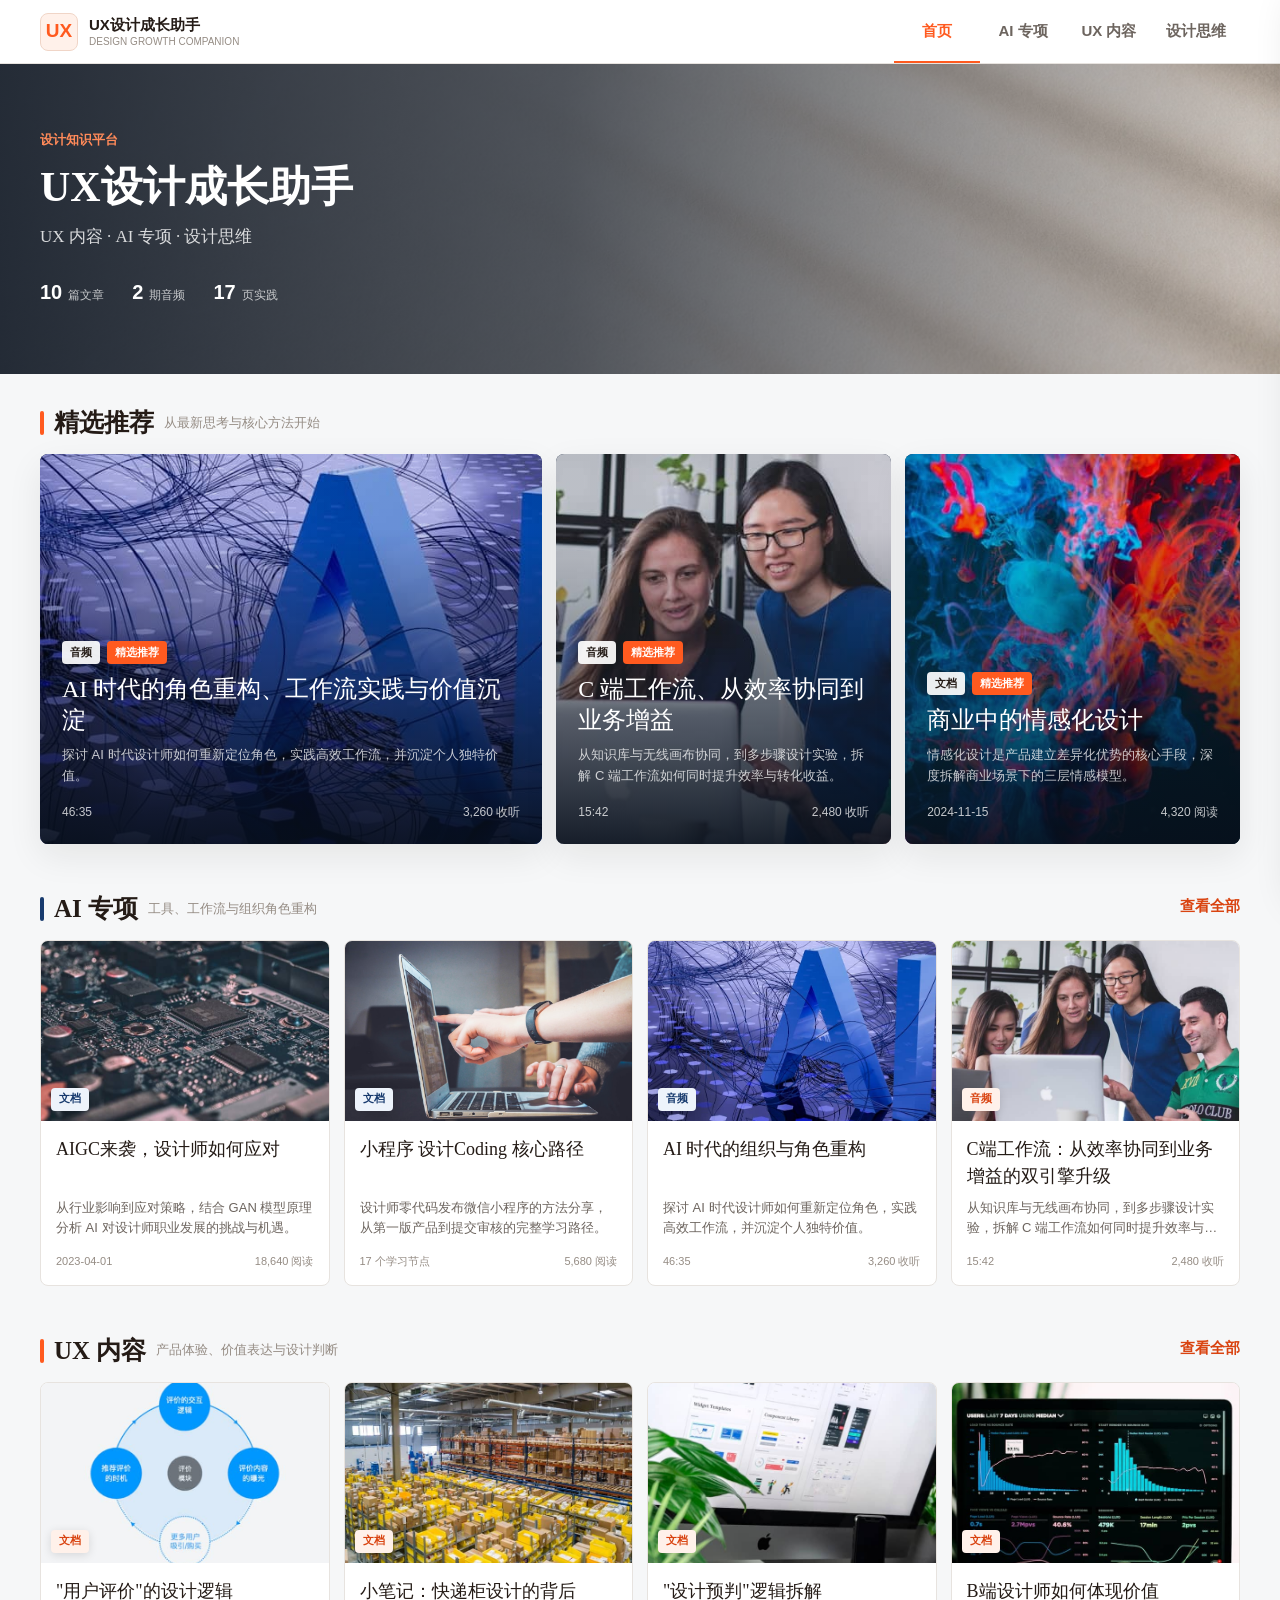
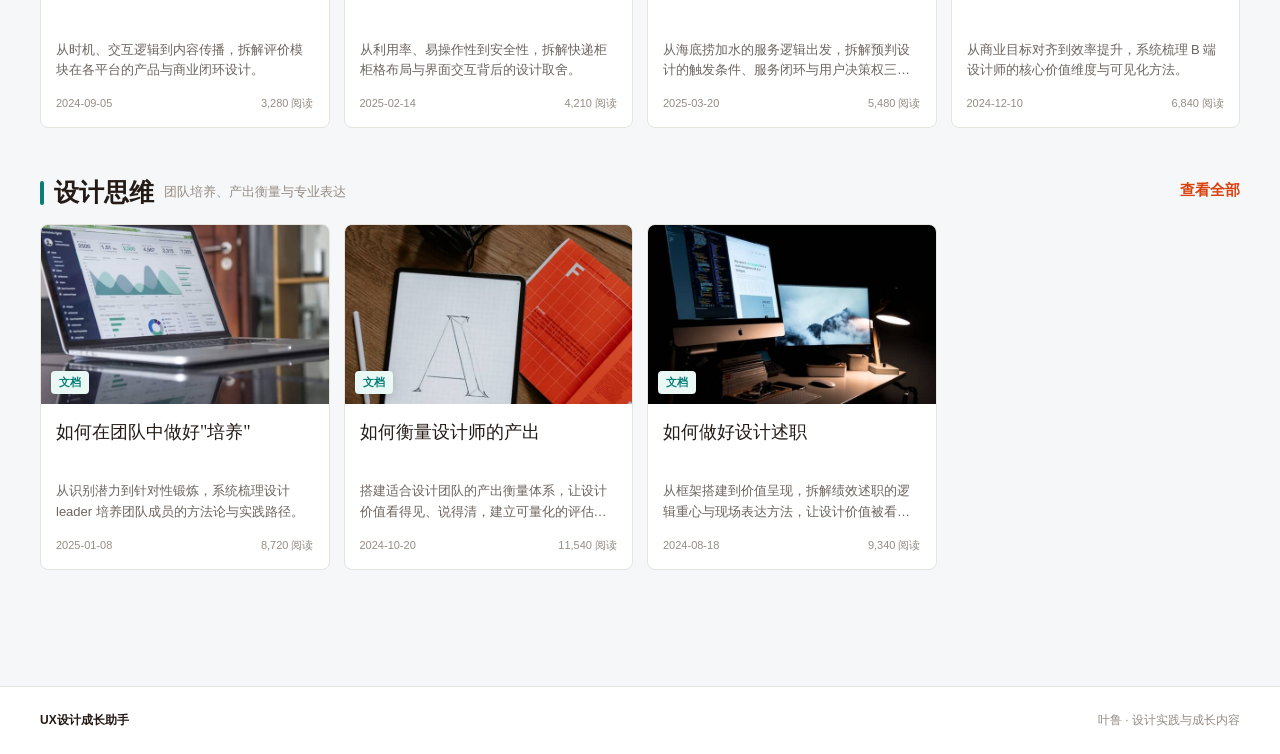
==== commit 1bb2d8e0: "feat: sync UX design growth assistant content" ====
--- a/index.html
+++ b/index.html
@@ -1,1369 +1,119 @@
-<!DOCTYPE html>
+<!doctype html>
 <html lang="zh-CN">
 <head>
-<meta charset="UTF-8"/>
-<meta name="viewport" content="width=device-width,initial-scale=1.0"/>
-<title>College of Design · 设计师成长平台</title>
-<style>
-*,*::before,*::after{box-sizing:border-box;margin:0;padding:0}
-:root{
-  --pr:#FF6B1A;--pr-d:#E85500;--pr-l:#FFF4ED;--pr-bd:rgba(255,107,26,.2);
-  --pu:#722ED1;--pu-l:#F5EEFF;
-  --te:#0FC6C2;--te-l:#E8FAFA;
-  --gr:#00B42A;--gr-l:#E8FFF0;
-  --or-pay:#FF7D00;--or-pay-l:#FFF3E8;
-  --t1:#1D2129;--t2:#4E5969;--t3:#86909C;--t4:#C9CDD4;
-  --bg:#FFFFFF;--bg2:#F7F8FA;--bg3:#F2F3F5;
-  --bd:#E5E6EB;--bd2:#F2F3F5;
-  --r:8px;--rl:12px;
-  --sh:0 1px 4px rgba(0,0,0,.06);--sh-h:0 4px 20px rgba(0,0,0,.1);
-}
-body{font-family:"PingFang SC","Microsoft YaHei","Noto Sans SC",Inter,-apple-system,sans-serif;color:var(--t1);background:var(--bg2);font-size:14px;line-height:1.6}
-a{text-decoration:none;color:inherit}
-img{display:block}
-
-/* ─── NAV ─── */
-.nav{position:sticky;top:0;z-index:200;background:rgba(255,255,255,.98);backdrop-filter:blur(16px);border-bottom:1px solid var(--bd)}
-.ni{max-width:1240px;margin:0 auto;padding:0 24px;height:56px;display:flex;align-items:center}
-.logo{display:flex;align-items:center;gap:9px;flex-shrink:0;margin-right:32px;cursor:pointer}
-.logo-icon{flex-shrink:0}
-.logo-text{display:flex;flex-direction:column;gap:1px;line-height:1}
-.logo-t1{font-size:14px;font-weight:900;color:var(--t1);letter-spacing:-.3px}
-.logo-t2{font-size:10px;font-weight:500;color:var(--t3);letter-spacing:.8px;text-transform:uppercase}
-.nlinks{display:flex;align-items:center;flex:1}
-.nl{padding:0 14px;height:56px;display:flex;align-items:center;font-size:14px;font-weight:500;color:var(--t2);cursor:pointer;border-bottom:2px solid transparent;transition:color .15s,border-color .15s;white-space:nowrap;position:relative}
-.nl:hover{color:var(--pr)}
-.nl.on{color:var(--pr);border-bottom-color:var(--pr);font-weight:600}
-.nbadge{position:absolute;top:10px;right:3px;font-size:9px;font-weight:700;padding:1px 4px;border-radius:3px;background:#F53F3F;color:#fff;line-height:1.5}
-.nd{width:1px;height:14px;background:var(--bd);margin:0 8px;flex-shrink:0}
-.nr{display:flex;align-items:center;gap:8px;flex-shrink:0}
-.btn-ln{padding:5px 14px;border:1px solid var(--bd);border-radius:6px;font-size:13px;cursor:pointer;background:none;color:var(--t2);font-family:inherit;transition:all .15s}
-.btn-ln:hover{border-color:var(--pr);color:var(--pr)}
-.btn-pub{padding:5px 16px;border:none;border-radius:6px;font-size:13px;font-weight:600;cursor:pointer;background:var(--pr);color:#fff;font-family:inherit;transition:opacity .15s;box-shadow:0 2px 8px rgba(255,107,26,.35)}
-.btn-pub:hover{opacity:.88}
-
-/* ─── BANNER ─── */
-.banner{width:100%;background:#FFFFFF;position:relative;overflow:hidden;border-bottom:1px solid #E5E6EB}
-.banner::before{content:'';position:absolute;top:-80px;left:5%;width:500px;height:500px;border-radius:50%;background:radial-gradient(circle,rgba(255,107,26,.04) 0%,transparent 65%);pointer-events:none}
-.banner::after{content:'';position:absolute;bottom:-60px;right:8%;width:360px;height:360px;border-radius:50%;background:radial-gradient(circle,rgba(114,46,209,.03) 0%,transparent 65%);pointer-events:none}
-.banner-inner{max-width:1240px;margin:0 auto;padding:20px 24px 24px;display:flex;align-items:center;justify-content:space-between;gap:40px;position:relative;z-index:1}
-.banner-left{flex:1;min-width:0}
-.banner-kws{display:flex;gap:8px;margin-bottom:13px;flex-wrap:wrap}
-.bkw{font-size:12px;font-weight:600;padding:3px 11px;border-radius:20px;border:1px solid rgba(255,107,26,.3);color:#FF6B1A;background:rgba(255,107,26,.08);letter-spacing:.3px}
-.banner-title{font-size:26px;font-weight:900;color:#1D2129;line-height:1.25;margin-bottom:8px;letter-spacing:-.5px}
-.banner-title em{font-style:normal;color:#8D93A0;font-weight:400;font-size:15px;display:block;margin-top:4px;letter-spacing:.5px}
-.banner-sub{font-size:13px;color:#4E5969;line-height:1.75;margin-bottom:0;max-width:500px}
-.banner-stats{display:flex;gap:36px;margin-bottom:28px}
-.bst{display:flex;flex-direction:column;gap:1px}
-.bst-n{font-size:22px;font-weight:800;color:#1D2129;line-height:1}
-.bst-l{font-size:11px;color:#8D93A0;margin-top:3px}
-.banner-btns{display:flex;gap:10px;align-items:center}
-.bbtn-p{padding:9px 24px;background:linear-gradient(135deg,#FF6B1A,#FF3D6B);color:#fff;border:none;border-radius:6px;font-size:14px;font-weight:700;cursor:pointer;font-family:inherit;box-shadow:0 4px 16px rgba(255,107,26,.4);transition:opacity .15s}
-.bbtn-p:hover{opacity:.88}
-.bbtn-s{padding:9px 20px;background:transparent;color:#4E5969;border:1px solid #D5D8DC;border-radius:6px;font-size:14px;font-weight:400;cursor:pointer;font-family:inherit;transition:all .15s}
-.bbtn-s:hover{background:#F5F6F7;border-color:#BBBFC4}
-/* banner right cards */
-.banner-right{flex-shrink:0;width:320px;position:relative;display:flex;align-items:flex-end;justify-content:center}
-
-/* ─── PAGE WRAP ─── */
-.page{max-width:1240px;margin:0 auto;padding:24px 24px 56px}
-
-/* ─── FEATURED ─── */
-.featured{display:grid;grid-template-columns:1fr 1fr 280px;gap:14px;margin-bottom:24px;align-items:stretch}
-.feat-main{background:#fff;border-radius:var(--rl);overflow:hidden;cursor:pointer;border:1px solid var(--bd);transition:box-shadow .2s;display:flex;flex-direction:column}
-.feat-main:hover{box-shadow:var(--sh-h)}
-.feat-img{width:100%;height:130px;object-fit:cover;transition:transform .4s;flex-shrink:0}
-.feat-main:hover .feat-img{transform:scale(1.02)}
-.feat-body{padding:14px 16px 16px;flex:1}
-.feat-hd{display:flex;align-items:center;gap:8px;margin-bottom:7px;flex-wrap:nowrap;min-width:0}
-.ftag{display:inline-block;font-size:11px;font-weight:600;padding:2px 8px;border-radius:4px;background:var(--pr-l);color:var(--pr);flex-shrink:0}
-.ftag.te{background:var(--te-l);color:var(--te)}
-/* 精选角标 */
-.feat-main{position:relative}
-.pick-badge{position:absolute;top:10px;left:10px;z-index:2;display:flex;align-items:center;gap:4px;background:linear-gradient(120deg,#FF6B1A,#FF3D6B);color:#fff;font-size:11px;font-weight:700;padding:4px 10px;border-radius:20px;box-shadow:0 2px 10px rgba(255,80,50,.4);letter-spacing:.3px;pointer-events:none}
-.pick-badge::before{content:'★';font-size:10px}
-.feat-title{font-size:17px;font-weight:800;color:var(--t1);line-height:1.3;letter-spacing:-.2px;white-space:nowrap;overflow:hidden;text-overflow:ellipsis;min-width:0}
-.feat-desc{font-size:13px;color:var(--t2);line-height:1.65;margin-bottom:14px}
-.feat-meta{display:flex;align-items:center;gap:8px}
-.av{width:22px;height:22px;border-radius:50%;display:flex;align-items:center;justify-content:center;font-size:9px;font-weight:700;color:#fff;flex-shrink:0;background:var(--pr)}
-.feat-aname{font-size:12px;color:var(--t2);font-weight:500}
-.dot{width:3px;height:3px;border-radius:50%;background:var(--t4);flex-shrink:0}
-.feat-date{font-size:12px;color:var(--t3)}
-.feat-views{font-size:12px;color:var(--t3)}
-/* right side cards – stretch to fill full height */
-.feat-side{display:flex;flex-direction:column;gap:10px}
-.fs{flex:1;display:flex;min-height:0;background:#fff;border:1px solid var(--bd);border-radius:var(--r);overflow:hidden;cursor:pointer;transition:box-shadow .2s,border-color .2s}
-.fs:hover{box-shadow:var(--sh-h);border-color:var(--pr-bd)}
-.fs img{width:100px;height:100%;min-height:80px;object-fit:cover;flex-shrink:0;align-self:stretch}
-.fs-body{padding:10px 12px;display:flex;flex-direction:column;justify-content:center;flex:1;min-width:0}
-.fs-tag{display:inline-block;font-size:10px;font-weight:600;padding:2px 6px;border-radius:3px;background:var(--pr-l);color:var(--pr);margin-bottom:5px}
-.fs-tag.te{background:var(--te-l);color:var(--te)}
-.fs-title{font-size:13px;font-weight:700;color:var(--t1);line-height:1.45;display:-webkit-box;-webkit-line-clamp:2;-webkit-box-orient:vertical;overflow:hidden}
-.fs-meta{font-size:11px;color:var(--t3);margin-top:4px}
-
-/* ─── SECTION ─── */
-.sec-blk{margin-bottom:28px}
-.sec-hd{display:flex;align-items:center;justify-content:space-between;margin-bottom:14px;padding-bottom:12px;border-bottom:2px solid var(--bd2)}
-.sec-l{display:flex;align-items:center;gap:8px}
-.sec-bar{width:4px;height:17px;border-radius:2px;background:var(--pr);flex-shrink:0}
-.sec-bar.pu{background:var(--pu)}
-.sec-bar.te{background:var(--te)}
-.sec-name{font-size:16px;font-weight:800;color:var(--t1)}
-.sec-sub{font-size:12px;color:var(--t3)}
-.sec-more{font-size:13px;color:var(--pr);cursor:pointer;opacity:.8;transition:opacity .15s}.sec-more:hover{opacity:1}
-.sec-more:hover{opacity:1}
-.stabs{display:flex;gap:4px;margin-bottom:14px}
-.stab{padding:4px 13px;border-radius:20px;font-size:12px;font-weight:500;color:var(--t2);cursor:pointer;border:1px solid transparent;background:none;font-family:inherit;transition:all .15s}
-.stab:hover{color:var(--pr);background:var(--pr-l)}
-.stab.on{color:var(--pr);background:var(--pr-l);font-weight:600}
-
-/* ─── GRID ─── */
-.g2{display:grid;grid-template-columns:repeat(4,1fr);gap:12px;margin-bottom:4px}
-
-/* ─── ARTICLE CARD ─── */
-.ac{background:#fff;border-radius:var(--r);border:1px solid var(--bd);overflow:hidden;cursor:pointer;transition:box-shadow .2s,border-color .2s,transform .18s}
-.ac:hover{box-shadow:var(--sh-h);border-color:var(--pr-bd);transform:translateY(-2px)}
-.ac-img{width:100%;height:120px;object-fit:cover}
-.ac-body{padding:12px 14px 14px}
-.ac-tags{display:flex;gap:5px;flex-wrap:wrap;margin-bottom:7px}
-.tag{font-size:10px;font-weight:600;padding:2px 7px;border-radius:3px;display:inline-block}
-.tag.ux{background:var(--pr-l);color:var(--pr)}
-.tag.aigc{background:var(--pu-l);color:var(--pu)}
-.tag.learn{background:var(--te-l);color:var(--te)}
-.tag.type{background:var(--bg3);color:var(--t2)}
-.tag.vid{background:var(--or-pay-l);color:var(--or-pay)}
-.tag.paid{background:var(--or-pay-l);color:var(--or-pay)}
-.tag.free{background:var(--gr-l);color:var(--gr)}
-.ac-title{font-size:13px;font-weight:700;color:var(--t1);line-height:1.5;margin-bottom:4px;white-space:nowrap;overflow:hidden;text-overflow:ellipsis}
-.ac-desc{font-size:12px;color:var(--t2);line-height:1.6;margin-bottom:8px;white-space:nowrap;overflow:hidden;text-overflow:ellipsis}
-.ac-foot{display:flex;align-items:center;justify-content:space-between}
-.ac-auth{display:flex;align-items:center;gap:5px}
-.ac-av{width:18px;height:18px;border-radius:50%;display:flex;align-items:center;justify-content:center;font-size:8px;font-weight:700;color:#fff;flex-shrink:0;background:var(--pr)}
-.ac-name{font-size:11px;color:var(--t3)}
-.ac-stats{display:flex;gap:7px}
-.ac-st{font-size:11px;color:var(--t3)}
-
-/* ─── VIDEO CARD ─── */
-.vc{background:#fff;border-radius:var(--r);border:1px solid var(--bd);overflow:hidden;cursor:pointer;transition:box-shadow .2s,border-color .2s,transform .18s}
-.vc:hover{box-shadow:var(--sh-h);border-color:var(--pr-bd);transform:translateY(-2px)}
-.vc-thumb{position:relative;overflow:hidden;height:120px}
-.vc-thumb img{width:100%;height:100%;object-fit:cover;transition:transform .3s}
-.vc:hover .vc-thumb img{transform:scale(1.04)}
-.vc-bg{width:100%;height:100%;transition:transform .3s}
-.vc:hover .vc-bg{transform:scale(1.04)}
-.fs-img{width:100px;min-height:80px;align-self:stretch;flex-shrink:0}
-.vc-ov{position:absolute;inset:0;background:rgba(0,0,0,.25);display:flex;align-items:center;justify-content:center}
-.play-btn{width:44px;height:44px;display:flex;align-items:center;justify-content:center;transition:transform .2s}.play-btn:hover{transform:scale(1.08)}
-.vc-dur{position:absolute;bottom:7px;right:8px;font-size:10px;font-weight:600;color:#fff;background:rgba(0,0,0,.56);padding:2px 5px;border-radius:3px}
-.vc-bdg{position:absolute;top:7px;left:7px;font-size:10px;font-weight:700;padding:2px 6px;border-radius:3px}
-.vc-bdg.paid{background:var(--or-pay);color:#fff}
-.vc-bdg.free{background:var(--gr);color:#fff}
-.vc-body{padding:11px 13px 13px}
-.vc-title{font-size:13px;font-weight:700;color:var(--t1);line-height:1.5;margin-bottom:4px;white-space:nowrap;overflow:hidden;text-overflow:ellipsis}
-.vc-foot{display:flex;align-items:center;justify-content:space-between}
-.vc-price{font-size:14px;font-weight:800;color:var(--or-pay)}
-.vc-fr{font-size:11px;font-weight:600;color:var(--gr)}
-.vc-vw{font-size:11px;color:var(--t3)}
-/* Card footer badges */
-.crd-free{font-size:11px;font-weight:600;color:var(--gr);background:var(--gr-l);padding:2px 7px;border-radius:3px}
-.crd-vw{font-size:11px;color:var(--t3)}
-/* Video subtitle */
-.vc-sub{font-size:11px;color:var(--t3);margin-bottom:7px;white-space:nowrap;overflow:hidden;text-overflow:ellipsis}
-/* ─── LIST PANEL ─── */
-.lp-bd{position:fixed;inset:0;background:rgba(0,0,0,.45);z-index:300;opacity:0;pointer-events:none;transition:opacity .25s}
-.lp-bd.on{opacity:1;pointer-events:all}
-.lp-panel{position:fixed;top:0;right:-580px;width:560px;max-width:96vw;height:100%;background:#fff;z-index:301;display:flex;flex-direction:column;box-shadow:-4px 0 24px rgba(0,0,0,.12);transition:right .3s cubic-bezier(.4,0,.2,1)}
-.lp-panel.on{right:0}
-.lp-top{display:flex;align-items:center;gap:12px;padding:0 20px;height:52px;border-bottom:1px solid var(--bd);flex-shrink:0}
-.lp-back{font-size:13px;color:var(--t2);cursor:pointer;padding:4px 8px;border-radius:4px;transition:background .15s}.lp-back:hover{background:var(--bg3)}
-.lp-hdr{font-size:15px;font-weight:700;color:var(--t1)}
-.lp-scroll{flex:1;overflow-y:auto;padding:12px 16px;display:flex;flex-direction:column;gap:2px}
-/* List items */
-.li{display:flex;gap:12px;padding:12px;border-radius:var(--r);cursor:pointer;transition:background .15s;border-bottom:1px solid var(--bd2)}
-.li:last-child{border-bottom:none}
-.li:hover{background:var(--bg2)}
-.li-img{width:90px;height:68px;border-radius:6px;flex-shrink:0;background-size:cover;background-position:center;background-repeat:no-repeat;background-color:var(--bg3)}
-.li-info{flex:1;min-width:0;display:flex;flex-direction:column;justify-content:space-between}
-.li-title{font-size:14px;font-weight:700;color:var(--t1);white-space:nowrap;overflow:hidden;text-overflow:ellipsis;margin-bottom:3px}
-.li-desc{font-size:12px;color:var(--t2);line-height:1.55;display:-webkit-box;-webkit-line-clamp:2;-webkit-box-orient:vertical;overflow:hidden;margin-bottom:5px;flex:1}
-.li-foot{display:flex;align-items:center;gap:6px;flex-wrap:wrap}
-.li-tag{font-size:10px;font-weight:600;padding:2px 6px;border-radius:3px;background:var(--pr-l);color:var(--pr)}
-.li-tag.te{background:var(--te-l);color:var(--te)}
-.li-tag.pu{background:var(--pu-l);color:var(--pu)}
-.li-badge{font-size:10px;font-weight:600;padding:2px 6px;border-radius:3px}
-.li-badge.free{background:var(--gr-l);color:var(--gr)}
-.li-badge.paid{background:var(--or-pay-l);color:var(--or-pay)}
-.li-vw{font-size:11px;color:var(--t3);margin-left:auto}
-
-/* ─── MODALS ─── */
-.overlay{position:fixed;inset:0;background:rgba(0,0,0,.45);z-index:500;display:flex;align-items:center;justify-content:center;opacity:0;pointer-events:none;transition:opacity .2s;backdrop-filter:blur(4px)}
-.overlay.open{opacity:1;pointer-events:all}
-.mbox{background:#fff;border-radius:var(--rl);overflow:hidden;width:100%;max-width:560px;max-height:90vh}
-.vm{max-width:640px}
-.mhd{display:flex;align-items:center;justify-content:space-between;padding:14px 18px;border-bottom:1px solid var(--bd)}
-.mhd-t{font-size:15px;font-weight:700;color:var(--t1)}
-.mx{width:28px;height:28px;border-radius:6px;border:none;background:var(--bg2);cursor:pointer;font-size:16px;color:var(--t2);display:flex;align-items:center;justify-content:center;transition:background .15s;font-family:inherit}
-.mx:hover{background:var(--bg3)}
-.vplayer{background:#0a0a12;aspect-ratio:16/9;display:flex;flex-direction:column;align-items:center;justify-content:center;gap:10px}
-.vp-icon{width:50px;height:50px;border-radius:50%;border:2px solid rgba(255,255,255,.25);display:flex;align-items:center;justify-content:center}
-.vp-hint{font-size:13px;color:rgba(255,255,255,.45)}
-.vmbody{padding:14px 18px}
-.vm-title{font-size:14px;font-weight:700;color:var(--t1);margin-bottom:3px}
-.vm-meta{font-size:12px;color:var(--t3)}
-.pm{max-width:460px}
-.pmbody{padding:18px}
-.prow{display:flex;gap:12px;align-items:center;margin-bottom:16px;padding:12px;background:var(--bg2);border-radius:var(--r)}
-.pthumb{width:76px;height:54px;object-fit:cover;border-radius:6px;flex-shrink:0}
-.pvt{font-size:14px;font-weight:700;color:var(--t1);line-height:1.4;margin-bottom:4px}
-.pprice{font-size:20px;font-weight:800;color:var(--or-pay)}
-.pprice span{font-size:12px;font-weight:400;color:var(--t3);margin-left:4px}
-.pg{font-size:12px;color:var(--t2);text-align:center;margin-bottom:12px}
-.pqrw{display:flex;justify-content:center;margin-bottom:10px}
-.pqrbox{border:1px solid var(--bd);border-radius:var(--r);padding:10px;display:inline-block}
-.pqrnote{text-align:center;font-size:11px;color:var(--t3);margin-bottom:12px}
-.pbadges{display:flex;justify-content:center;gap:8px}
-.pbdg{display:flex;align-items:center;gap:5px;background:var(--bg2);border:1px solid var(--bd);border-radius:6px;padding:5px 12px;font-size:12px;font-weight:600;color:var(--t2)}
-
-/* ─── READER PANEL ─── */
-.rd-bd{position:fixed;inset:0;background:rgba(0,0,0,.38);z-index:400;display:none;backdrop-filter:blur(4px)}
-.rd-bd.open{display:block}
-.rd-panel{position:fixed;top:0;right:-780px;width:760px;max-width:100vw;height:100%;background:#fff;z-index:401;box-shadow:-6px 0 32px rgba(0,0,0,.1);transition:right .36s cubic-bezier(.16,1,.3,1);display:flex;flex-direction:column}
-.rd-panel.open{right:0}
-.rd-top{display:flex;align-items:center;padding:0 24px;height:56px;border-bottom:1px solid var(--bd);gap:12px;flex-shrink:0}
-.rd-back{display:flex;align-items:center;gap:4px;font-size:13px;color:var(--t2);cursor:pointer;padding:5px 11px;border-radius:6px;background:var(--bg2);border:1px solid var(--bd);transition:all .15s;flex-shrink:0}
-.rd-back:hover{color:var(--pr);border-color:var(--pr)}
-.rd-hdr{flex:1;font-size:14px;font-weight:600;color:var(--t1);overflow:hidden;white-space:nowrap;text-overflow:ellipsis}
-.rd-scroll{flex:1;overflow-y:auto;padding:36px 48px}
-.rd-scroll::-webkit-scrollbar{width:4px}
-.rd-scroll::-webkit-scrollbar-thumb{background:var(--bd);border-radius:2px}
-.rd-meta{display:flex;align-items:center;gap:10px;margin-bottom:20px;flex-wrap:wrap}
-.rd-tag{font-size:11px;font-weight:600;padding:3px 9px;border-radius:4px;background:var(--pr-l);color:var(--pr)}
-.rd-date{font-size:12px;color:var(--t3)}
-.rd-views{font-size:12px;color:var(--t3)}
-.rd-cover{width:100%;height:280px;object-fit:cover;border-radius:var(--rl);margin-bottom:28px}
-.rd-h1{font-size:26px;font-weight:900;color:var(--t1);line-height:1.4;margin-bottom:16px;letter-spacing:-.3px}
-.rd-body{font-size:15px;color:var(--t2);line-height:1.85}
-.rd-body h3{font-size:16px;font-weight:800;color:var(--t1);margin:26px 0 10px;display:flex;align-items:center;gap:8px}
-.rd-body h3::before{content:'';width:4px;height:17px;border-radius:2px;background:var(--pr);flex-shrink:0;display:inline-block}
-.rd-body p{margin-bottom:13px}
-.rd-body ul{margin:8px 0 13px 20px}
-.rd-body li{margin-bottom:5px}
-.rd-tip{background:var(--pr-l);border-left:4px solid var(--pr);border-radius:0 8px 8px 0;padding:11px 15px;margin:16px 0;font-size:14px;color:var(--pr-d);font-weight:500;line-height:1.6}
-.rd-quote{background:var(--bg2);border-radius:var(--r);padding:18px 18px 14px 42px;margin:16px 0;font-size:14px;color:var(--t2);font-style:italic;position:relative}
-.rd-quote::before{content:'"';font-size:48px;color:var(--pr);line-height:1;position:absolute;top:4px;left:11px;font-style:normal;font-family:Georgia,serif;opacity:.35}
-
-/* ─── FOOTER ─── */
-footer{background:#fff;border-top:1px solid var(--bd);padding:20px 0}
-.fi{max-width:1240px;margin:0 auto;padding:0 24px;display:flex;align-items:center;justify-content:space-between;flex-wrap:wrap;gap:10px}
-.ft-logo{font-size:14px;font-weight:800;color:var(--pr)}
-.ft-links{display:flex;gap:20px}
-.ft-l{font-size:12px;color:var(--t3);cursor:pointer;transition:color .15s}
-.ft-l:hover{color:var(--pr)}
-.ft-copy{font-size:12px;color:var(--t3)}
-
-/* Desktop content parity: keep the updated mobile titles readable on larger screens. */
-@media(min-width:768px){
-  .g2{align-items:stretch}
-  .g2 .ac,.g2 .vc{display:flex;flex-direction:column;height:100%}
-  .g2 .ac-body,.g2 .vc-body{display:flex;flex:1;flex-direction:column}
-  .g2 .ac-title,.g2 .vc-title{
-    min-height:3em;
-    white-space:normal;
-    display:-webkit-box;
-    -webkit-box-orient:vertical;
-    -webkit-line-clamp:2;
-    overflow:hidden;
-  }
-  .g2 .ac-desc{
-    min-height:3.2em;
-    white-space:normal;
-    display:-webkit-box;
-    -webkit-box-orient:vertical;
-    -webkit-line-clamp:2;
-    overflow:hidden;
-  }
-  .g2 .vc-sub{
-    min-height:1.6em;
-    white-space:normal;
-    overflow:hidden;
-  }
-  .g2 .ac-foot,.g2 .vc-foot{margin-top:auto}
-}
-
-/* ════════════════════════════════
-   BOTTOM TAB NAV (hidden on desktop)
-   ════════════════════════════════ */
-.mob-tabnav{
-  display:none;
-  position:fixed;bottom:0;left:0;right:0;
-  height:calc(56px + env(safe-area-inset-bottom,0px));
-  padding-bottom:env(safe-area-inset-bottom,0px);
-  background:rgba(255,255,255,.97);
-  backdrop-filter:blur(20px);-webkit-backdrop-filter:blur(20px);
-  border-top:1px solid var(--bd);
-  z-index:250;
-}
-.mtab{
-  flex:1;display:flex;flex-direction:column;align-items:center;
-  justify-content:center;gap:3px;
-  border:none;background:none;
-  color:var(--t3);font-size:10px;font-weight:500;
-  font-family:inherit;cursor:pointer;
-  padding:8px 4px 4px;transition:color .15s;line-height:1;
-  -webkit-tap-highlight-color:transparent;
-}
-.mtab.active{color:var(--pr);font-weight:700}
-.mtab svg{stroke:currentColor;transition:stroke .15s}
-
-/* ════════════════════════════════
-   MOBILE  (≤767 px)
-   ════════════════════════════════ */
-@media(max-width:767px){
-
-  /* 全局：底部为 tab 栏留出空间 */
-  body{padding-bottom:calc(56px + env(safe-area-inset-bottom,0px))}
-
-  /* ── NAV：只保留 Logo，隐藏所有按钮和导航链接 ── */
-  .ni{height:48px;padding:0 16px}
-  .nlinks,.nd,.nr{display:none}
-  .logo{margin-right:0}
-
-  /* ── BANNER：竖排，隐藏右侧装饰 SVG ── */
-  .banner{border-bottom:none}
-  .banner-inner{
-    flex-direction:column;
-    padding:22px 16px 26px;
-    gap:0;
-    align-items:flex-start;
-  }
-  .banner-right{display:none}
-  .banner-kws{gap:6px;margin-bottom:12px}
-  .bkw{font-size:11px;padding:3px 10px}
-  .banner-title{font-size:24px;line-height:1.25;margin-bottom:10px;letter-spacing:-.3px}
-  .banner-title em{font-size:13px}
-  .banner-sub{font-size:13px;max-width:100%;line-height:1.7;margin-bottom:20px}
-  .banner-stats{gap:32px;margin-bottom:20px}
-  .bst-n{font-size:22px}
-  .bst-l{font-size:10px;margin-top:2px}
-  .banner-btns{gap:10px}
-  .bbtn-p{font-size:14px;padding:11px 24px;border-radius:8px}
-  .bbtn-s{font-size:13px;padding:11px 18px;border-radius:8px}
-
-  /* ── PAGE ── */
-  .page{padding:16px 0 24px}
-
-  /* ── FEATURED：主卡全宽，side 卡横向滚动 ── */
-  .featured{
-    display:flex!important;
-    flex-direction:column;
-    gap:12px;
-    margin-bottom:24px;
-    padding:0 12px;
-  }
-  .feat-main{border-radius:12px}
-  .feat-main .feat-img{height:190px}
-  .feat-body{padding:14px 16px 16px}
-  .feat-title{font-size:16px;font-weight:800;white-space:normal;overflow:visible;text-overflow:unset}
-  .feat-desc{font-size:13px;line-height:1.6;display:-webkit-box;-webkit-line-clamp:2;-webkit-box-orient:vertical;overflow:hidden;margin-bottom:12px}
-  /* side cards: 横向滚动行 */
-  .feat-side{
-    display:flex;flex-direction:row;
-    gap:10px;
-    overflow-x:auto;scrollbar-width:none;
-    -webkit-overflow-scrolling:touch;
-    padding:2px 0 6px;
-  }
-  .feat-side::-webkit-scrollbar{display:none}
-  .fs{
-    flex:none;
-    flex-direction:column;
-    width:155px;
-    min-height:0;
-    border-radius:10px;
-  }
-  .fs img,.fs-img{
-    width:100%;height:90px;min-height:90px;
-    align-self:auto;
-    border-radius:10px 10px 0 0;
-  }
-  .fs-body{padding:9px 10px 10px}
-  .fs-title{font-size:12px;line-height:1.4;display:-webkit-box;-webkit-line-clamp:2;-webkit-box-orient:vertical;overflow:hidden;white-space:normal}
-  .fs-meta{font-size:10px;margin-top:4px}
-
-  /* ── SECTION：全宽，侧边距由 sec-blk 控制 ── */
-  .sec-blk{margin-bottom:28px;padding:0 12px}
-  .sec-hd{margin-bottom:10px;padding-bottom:10px}
-  .sec-name{font-size:15px}
-  .sec-sub{display:none}
-  .sec-more{font-size:12px}
-  .stabs{
-    overflow-x:auto;scrollbar-width:none;
-    flex-wrap:nowrap;
-    margin-bottom:12px;
-    padding-bottom:2px;
-  }
-  .stabs::-webkit-scrollbar{display:none}
-  .stab{white-space:nowrap;flex-shrink:0;font-size:12px;padding:4px 12px}
-
-  /* ── GRID：2列 ── */
-  .g2{grid-template-columns:repeat(2,1fr);gap:10px}
-
-  /* ── ARTICLE CARD ── */
-  .ac{border-radius:10px}
-  .ac-img{height:105px}
-  .ac-body{padding:10px 10px 12px}
-  .ac-title{
-    font-size:13px;font-weight:700;
-    white-space:normal;
-    display:-webkit-box;-webkit-line-clamp:2;-webkit-box-orient:vertical;overflow:hidden;
-    line-height:1.4;
-  }
-  .ac-desc{display:none}
-  .ac-foot{margin-top:6px}
-  .crd-free,.crd-vw{font-size:10px}
-
-  /* ── VIDEO CARD ── */
-  .vc{border-radius:10px}
-  .vc-thumb{height:105px}
-  .play-btn{width:34px;height:34px}
-  .play-btn svg{width:34px!important;height:34px!important}
-  .vc-body{padding:9px 10px 12px}
-  .vc-title{
-    font-size:13px;
-    white-space:normal;
-    display:-webkit-box;-webkit-line-clamp:2;-webkit-box-orient:vertical;overflow:hidden;
-    line-height:1.4;
-  }
-  .vc-sub{display:none}
-  .vc-price{font-size:13px}
-  .vc-fr,.vc-vw{font-size:10px}
-
-  /* ── LIST PANEL：全屏抽屉 ── */
-  .lp-panel{width:100%;max-width:100vw;right:-100%}
-  .lp-panel.on{right:0}
-  .lp-top{padding:0 16px}
-  .lp-scroll{padding:8px 12px}
-  .li-img{width:80px;height:60px;border-radius:6px}
-  .li-title{font-size:13px}
-  .li-desc{font-size:11px}
-
-  /* ── READER PANEL：全屏 ── */
-  .rd-panel{width:100%;max-width:100vw;right:-100%}
-  .rd-panel.open{right:0}
-  .rd-top{padding:0 16px;height:52px}
-  .rd-back{font-size:12px;padding:4px 9px}
-  .rd-scroll{padding:20px 16px 60px}
-  .rd-cover{height:170px;border-radius:10px;margin-bottom:20px}
-  .rd-h1{font-size:22px;margin-bottom:14px}
-  .rd-body{font-size:15px;line-height:1.85}
-  .rd-meta{margin-bottom:16px}
-
-  /* ── MODALS：底部 Sheet ── */
-  .overlay{align-items:flex-end;padding:0}
-  .mbox{
-    width:100%;max-width:100%;
-    border-radius:20px 20px 0 0;
-    max-height:90vh;overflow-y:auto;
-  }
-  .vm,.pm{max-width:100%;border-radius:20px 20px 0 0}
-  .mhd{padding:18px 18px 14px}
-  .pmbody{padding:16px}
-  .prow{gap:10px}
-  .pthumb{width:64px;height:48px}
-  .pprice{font-size:18px}
-
-  /* ── FOOTER ── */
-  footer{padding:16px 0}
-  .fi{flex-direction:column;align-items:flex-start;gap:12px;padding:0 16px}
-  .ft-links{flex-wrap:wrap;gap:12px}
-  .ft-copy{font-size:11px}
-
-  /* ── 启用底部 Tab 栏 ── */
-  .mob-tabnav{display:flex}
-}
-
-/* 极小屏 ≤360px */
-@media(max-width:360px){
-  .g2{grid-template-columns:1fr}
-}
-</style>
+  <meta charset="utf-8">
+  <meta name="viewport" content="width=device-width, initial-scale=1, viewport-fit=cover">
+  <meta name="description" content="UX设计成长助手：面向 AI 时代的设计实践、组织方法与专业成长内容。">
+  <meta name="theme-color" content="#ffffff">
+  <title>UX设计成长助手</title>
+  <link rel="stylesheet" href="site.css">
 </head>
 <body>
+  <header class="topbar">
+    <div class="topbar-inner">
+      <button class="brand" type="button" data-scroll="top" aria-label="返回首页">
+        <span class="brand-mark" aria-hidden="true">UX</span>
+        <span class="brand-copy">
+          <span class="brand-title">UX设计成长助手</span>
+          <span class="brand-sub">DESIGN GROWTH COMPANION</span>
+        </span>
+      </button>
+      <nav class="desktop-nav" aria-label="主要导航">
+        <button class="nav-link active" type="button" data-scroll="top">首页</button>
+        <button class="nav-link" type="button" data-scroll="section-ai">AI 专项</button>
+        <button class="nav-link" type="button" data-scroll="section-ux">UX 内容</button>
+        <button class="nav-link" type="button" data-scroll="section-learn">设计思维</button>
+      </nav>
+    </div>
+  </header>
 
-<!-- NAV -->
-<nav class="nav">
-<div class="ni">
-  <div class="logo" onclick="showAll(this)">
-    <svg class="logo-icon" viewBox="0 0 40 40" width="36" height="36" fill="none" xmlns="http://www.w3.org/2000/svg">
-      <!-- 白色底 + 细边框 -->
-      <rect width="40" height="40" rx="9" fill="white" stroke="#E8E8E8" stroke-width="1"/>
-      <!-- 几何 D 形：橙色面形外框 -->
-      <polygon points="8,8 24,8 33,17 33,23 24,32 8,32" fill="#FF6B1A"/>
-      <!-- 白色内挖：形成字母 D 的中空 -->
-      <polygon points="13,13 21,13 27,18 27,22 21,27 13,27" fill="white"/>
-      <!-- 内部橙色圆点：设计感点睛 -->
-      <circle cx="21.5" cy="20" r="2.8" fill="#FF6B1A"/>
-    </svg>
-    <div class="logo-text">
-      <span class="logo-t1">College of Design</span>
-      <span class="logo-t2">设计师成长学院</span>
-    </div>
-  </div>
-  <div class="nlinks">
-    <span class="nl on" onclick="showAll(this)">首页</span>
-    <span class="nl" onclick="filterNav('ux',this)">UX 设计</span>
-    <span class="nl" onclick="filterNav('aigc',this)">AIGC<span class="nbadge">热</span></span>
-    <span class="nl" onclick="filterNav('learn',this)">设计学习</span>
-  </div>
-  <div class="nd"></div>
-  <div class="nr">
-    <button class="btn-ln">登录</button>
-    <button class="btn-pub">加入会员</button>
-  </div>
-</div>
-</nav>
-
-<!-- BANNER -->
-<div class="banner" id="bannerArea">
-  <div class="banner-inner">
-    <div class="banner-left">
-      <div class="banner-kws">
-        <span class="bkw">UX 设计</span>
-        <span class="bkw">AIGC</span>
-        <span class="bkw">设计学习</span>
-      </div>
-      <div class="banner-title">设计师的专业成长站<em>College of Design</em></div>
-      <div class="banner-sub">汇聚 UX 方法论、AIGC 创作技法与设计职场成长的深度内容，与中国设计师一起向上生长。</div>
-    </div>
-    <div class="banner-right">
-      <svg viewBox="0 0 320 220" width="240" height="165" fill="none" xmlns="http://www.w3.org/2000/svg">
-        <defs>
-          <linearGradient id="gOr1" x1="0" y1="0" x2="1" y2="1">
-            <stop offset="0%" stop-color="#FF6B1A" stop-opacity="0.7"/>
-            <stop offset="100%" stop-color="#E85500" stop-opacity="0.3"/>
-          </linearGradient>
-          <linearGradient id="gOr2" x1="1" y1="0" x2="0" y2="1">
-            <stop offset="0%" stop-color="#FF9A5C" stop-opacity="0.5"/>
-            <stop offset="100%" stop-color="#FF6B1A" stop-opacity="0.15"/>
-          </linearGradient>
-          <radialGradient id="gGlow" cx="55%" cy="50%" r="50%">
-            <stop offset="0%" stop-color="#FF6B1A" stop-opacity="0.12"/>
-            <stop offset="100%" stop-color="#FF6B1A" stop-opacity="0"/>
-          </radialGradient>
-        </defs>
-        <ellipse cx="180" cy="110" rx="160" ry="100" fill="url(#gGlow)"/>
-        <circle cx="220" cy="100" r="90" stroke="rgba(255,107,26,0.12)" stroke-width="1.5" fill="none"/>
-        <circle cx="220" cy="100" r="70" stroke="rgba(255,107,26,0.08)" stroke-width="1" fill="none"/>
-        <circle cx="230" cy="95" r="62" fill="rgba(255,107,26,0.06)"/>
-        <path d="M60 10 A110 110 0 0 1 200 40" stroke="rgba(255,107,26,0.2)" stroke-width="1.5" fill="none" stroke-linecap="round"/>
-        <circle cx="100" cy="160" r="48" stroke="url(#gOr2)" stroke-width="1.2" fill="none"/>
-        <circle cx="240" cy="95" r="36" fill="url(#gOr1)" opacity="0.55"/>
-        <circle cx="240" cy="95" r="24" stroke="rgba(255,255,255,0.5)" stroke-width="1" fill="none"/>
-        <path d="M240 80 L252 95 L240 110 L228 95 Z" fill="rgba(255,255,255,0.55)" stroke="rgba(255,255,255,0.7)" stroke-width="0.8"/>
-        <path d="M240 87 L247 95 L240 103 L233 95 Z" fill="rgba(255,107,26,0.7)"/>
-        <g fill="rgba(255,107,26,0.22)">
-          <circle cx="52" cy="52" r="1.5"/><circle cx="68" cy="52" r="1.5"/><circle cx="84" cy="52" r="1.5"/><circle cx="100" cy="52" r="1.5"/>
-          <circle cx="52" cy="68" r="1.5"/><circle cx="68" cy="68" r="1.5"/><circle cx="84" cy="68" r="1.5"/><circle cx="100" cy="68" r="1.5"/>
-          <circle cx="52" cy="84" r="1.5"/><circle cx="68" cy="84" r="1.5"/><circle cx="84" cy="84" r="1.5"/><circle cx="100" cy="84" r="1.5"/>
-          <circle cx="52" cy="100" r="1.5"/><circle cx="68" cy="100" r="1.5"/><circle cx="84" cy="100" r="1.5"/><circle cx="100" cy="100" r="1.5"/>
-        </g>
-        <polygon points="280,18 310,70 250,70" stroke="rgba(255,107,26,0.3)" stroke-width="1.2" fill="rgba(255,107,26,0.06)"/>
-        <polygon points="30,170 55,210 5,210" stroke="rgba(114,46,209,0.2)" stroke-width="1" fill="rgba(114,46,209,0.04)"/>
-        <line x1="42" y1="135" x2="175" y2="135" stroke="rgba(255,107,26,0.18)" stroke-width="1" stroke-dasharray="4 6"/>
-        <line x1="170" y1="20" x2="170" y2="120" stroke="rgba(255,107,26,0.13)" stroke-width="1" stroke-dasharray="3 5"/>
-        <path d="M148 58 L155 66 L148 74 L141 66 Z" stroke="rgba(255,107,26,0.45)" stroke-width="1" fill="rgba(255,107,26,0.08)"/>
-        <path d="M58 145 L63 151 L58 157 L53 151 Z" stroke="rgba(255,107,26,0.35)" stroke-width="1" fill="rgba(255,107,26,0.07)"/>
-        <path d="M295 130 L301 137 L295 144 L289 137 Z" stroke="rgba(114,46,209,0.25)" stroke-width="1" fill="rgba(114,46,209,0.04)"/>
-        <circle cx="32" cy="32" r="4" fill="rgba(255,107,26,0.2)"/>
-        <circle cx="160" cy="185" r="5" fill="rgba(114,46,209,0.15)"/>
-        <circle cx="305" cy="165" r="3.5" fill="rgba(255,107,26,0.25)"/>
-        <circle cx="128" cy="175" r="2.5" fill="rgba(114,46,209,0.18)"/>
-        <circle cx="195" cy="28" r="3" fill="rgba(255,107,26,0.22)"/>
-        <line x1="32" y1="145" x2="32" y2="157" stroke="rgba(255,107,26,0.25)" stroke-width="1.5" stroke-linecap="round"/>
-        <line x1="26" y1="151" x2="38" y2="151" stroke="rgba(255,107,26,0.25)" stroke-width="1.5" stroke-linecap="round"/>
-        <line x1="290" cy="50" x2="290" y2="62" stroke="rgba(255,107,26,0.2)" stroke-width="1.5" stroke-linecap="round"/>
-        <line x1="284" cy="56" x2="296" y2="56" stroke="rgba(255,107,26,0.2)" stroke-width="1.5" stroke-linecap="round"/>
-        <polygon points="118,155 133,147 148,155 148,171 133,179 118,171" stroke="rgba(114,46,209,0.22)" stroke-width="1" fill="rgba(114,46,209,0.04)"/>
-      </svg>
-    </div>
-  </div>
-</div>
-
-<div class="page">
-
-<!-- FEATURED -->
-<div class="featured" id="featArea">
-  <div class="feat-main" onclick="openReader('a1')">
-    <span class="pick-badge">精选推荐</span>
-    <img class="feat-img" src="https://images.unsplash.com/photo-1551288049-bebda4e38f71?auto=format&fit=crop&w=600&h=300&q=80" alt="B端设计师"/>
-    <div class="feat-body">
-      <div class="feat-hd"><span class="ftag">UX 设计</span><div class="feat-title">B端设计师如何体现价值</div></div>
-      <div class="feat-desc">从商业目标对齐到效率提升，系统梳理 B 端设计师的核心价值维度与可见化方法。</div>
-      <div class="feat-meta">
-        <span class="feat-date">2024-12-10</span>
-        <div class="dot"></div>
-        <span class="feat-views">👁 6,840</span>
+  <section class="hero" id="top" aria-labelledby="hero-title">
+    <img class="hero-media" id="heroImage" src="assets/home-editorial-header-clean.jpg" alt="设计工作现场">
+    <div class="hero-inner">
+      <div class="hero-kicker" id="heroKicker">设计学习助手</div>
+      <h1 id="hero-title">UX设计成长助手</h1>
+      <p class="hero-sub" id="heroSubtitle">持续积累可复用的设计判断、方法与实践</p>
+      <div class="hero-stats" aria-label="内容概览">
+        <span class="hero-stat"><strong>10</strong>篇文章</span>
+        <span class="hero-stat"><strong>2</strong>期音频</span>
+        <span class="hero-stat"><strong>17</strong>页实践</span>
       </div>
     </div>
-  </div>
-  <div class="feat-main" onclick="openReader('a3')">
-    <span class="pick-badge">编辑精选</span>
-    <img class="feat-img" src="https://images.unsplash.com/photo-1541701494587-cb58502866ab?auto=format&fit=crop&w=600&h=300&q=80" alt="情感化设计"/>
-    <div class="feat-body">
-      <div class="feat-hd"><span class="ftag">UX 设计</span><div class="feat-title">商业中的情感化设计</div></div>
-      <div class="feat-desc">情感化设计是产品建立差异化优势的核心手段，深度拆解商业场景下的三层情感模型。</div>
-      <div class="feat-meta">
-        <span class="feat-date">2025-02-14</span>
-        <div class="dot"></div>
-        <span class="feat-views">👁 4,320</span>
-      </div>
-    </div>
-  </div>
-  <div class="feat-side">
-    <div class="fs" onclick="openReader('a10')">
-      <div class="fs-img" style="background:url('https://images.unsplash.com/photo-1558655146-d09347e92766?auto=format&fit=crop&w=200&h=160&q=80') center/cover no-repeat"></div>
-      <div class="fs-body">
-        <div class="fs-title">"设计预判"逻辑拆解</div>
-        <div class="fs-meta">2025-03-20</div>
-      </div>
-    </div>
-    <div class="fs" onclick="openReader('a9')">
-      <div class="fs-img" style="background:url('https://images.unsplash.com/photo-1518770660439-4636190af475?auto=format&fit=crop&w=200&h=160&q=80') center/cover no-repeat"></div>
-      <div class="fs-body">
-        <div class="fs-title">AIGC来袭，设计师如何应对</div>
-        <div class="fs-meta">2023-04-01</div>
-      </div>
-    </div>
-    <div class="fs" onclick="openReader('a2')">
-      <div class="fs-img" style="background:url('https://images.unsplash.com/photo-1460925895917-afdab827c52f?auto=format&fit=crop&w=200&h=160&q=80') center/cover no-repeat"></div>
-      <div class="fs-body">
-        <div class="fs-title">如何在团队中做好"培养"</div>
-        <div class="fs-meta">2025-01-08</div>
-      </div>
-    </div>
-  </div>
-</div>
+  </section>
 
-<!-- CONTENT (full width, no sidebar) -->
-<div class="content">
-
-  <!-- UX 设计 -->
-  <div class="sec-blk" id="sec-ux">
-    <div class="sec-hd">
-      <div class="sec-l"><div class="sec-bar"></div><span class="sec-name">UX 设计</span><span class="sec-sub">用户体验 · 交互设计 · 信息架构</span></div>
-      <span class="sec-more" onclick="openList('ux')">查看全部 →</span>
-    </div>
-    <div class="stabs"><button class="stab on">全部</button><button class="stab">文章</button><button class="stab">视频</button></div>
-    <div class="g2">
-      <div class="ac" onclick="openReader('a1')">
-        <img class="ac-img" src="https://images.unsplash.com/photo-1551288049-bebda4e38f71?auto=format&fit=crop&w=600&h=240&q=80" alt="B端设计师"/>
-        <div class="ac-body">
-          <div class="ac-title">B端设计师如何体现价值</div>
-          <div class="ac-desc">从商业目标对齐到效率提升，系统梳理 B 端设计师的核心价值维度。</div>
-          <div class="ac-foot"><span class="crd-free">免费</span><span class="crd-vw">👁 6,840</span></div>
+  <main>
+    <section class="section" aria-labelledby="featured-title">
+      <div class="section-heading">
+        <div class="section-title-wrap">
+          <span class="section-accent" aria-hidden="true"></span>
+          <h2 id="featured-title">精选推荐</h2>
+          <span class="section-note">从最新思考与核心方法开始</span>
         </div>
       </div>
-      <div class="ac" onclick="openReader('a3')">
-        <img class="ac-img" src="https://images.unsplash.com/photo-1541701494587-cb58502866ab?auto=format&fit=crop&w=600&h=240&q=80" alt="情感化设计"/>
-        <div class="ac-body">
-          <div class="ac-title">商业中的情感化设计</div>
-          <div class="ac-desc">情感化设计是产品建立差异化优势的核心手段，深度拆解三层情感模型。</div>
-          <div class="ac-foot"><span class="crd-free">免费</span><span class="crd-vw">👁 4,320</span></div>
+      <div class="featured-grid" id="featuredGrid"></div>
+    </section>
+
+    <section class="section" id="section-ai" aria-labelledby="ai-title">
+      <div class="section-heading">
+        <div class="section-title-wrap">
+          <span class="section-accent ai" aria-hidden="true"></span>
+          <h2 id="ai-title">AI 专项</h2>
+          <span class="section-note">工具、工作流与组织角色重构</span>
         </div>
+        <button class="more-button" type="button" data-list="ai">查看全部</button>
       </div>
-      <div class="ac" onclick="openReader('a8')">
-        <img class="ac-img" src="https://images.unsplash.com/photo-1586528116311-ad8dd3c8310d?auto=format&fit=crop&w=600&h=240&q=80" alt="快递柜"/>
-        <div class="ac-body">
-          <div class="ac-title">小笔记：快递柜设计的背后</div>
-          <div class="ac-desc">从利用率、易操作性到安全性，拆解快递柜柜格布局与界面交互背后的设计取舍。</div>
-          <div class="ac-foot"><span class="crd-free">免费</span><span class="crd-vw">👁 4,210</span></div>
+      <div class="content-grid" id="aiGrid"></div>
+    </section>
+
+    <section class="section" id="section-ux" aria-labelledby="ux-title">
+      <div class="section-heading">
+        <div class="section-title-wrap">
+          <span class="section-accent" aria-hidden="true"></span>
+          <h2 id="ux-title">UX 内容</h2>
+          <span class="section-note">产品体验、价值表达与设计判断</span>
         </div>
+        <button class="more-button" type="button" data-list="ux">查看全部</button>
       </div>
-      <div class="ac" onclick="openReader('a10')">
-        <img class="ac-img" src="https://images.unsplash.com/photo-1558655146-d09347e92766?auto=format&fit=crop&w=600&h=240&q=80" alt="设计预判"/>
-        <div class="ac-body">
-          <div class="ac-title">"设计预判"逻辑拆解</div>
-          <div class="ac-desc">从海底捞加水的服务逻辑出发，拆解预判设计的触发条件、服务闭环与用户决策权三个核心维度。</div>
-          <div class="ac-foot"><span class="crd-free">免费</span><span class="crd-vw">👁 5,480</span></div>
+      <div class="content-grid" id="uxGrid"></div>
+    </section>
+
+    <section class="section" id="section-learn" aria-labelledby="learn-title">
+      <div class="section-heading">
+        <div class="section-title-wrap">
+          <span class="section-accent learn" aria-hidden="true"></span>
+          <h2 id="learn-title">设计思维</h2>
+          <span class="section-note">团队培养、产出衡量与专业表达</span>
         </div>
+        <button class="more-button" type="button" data-list="learn">查看全部</button>
       </div>
-      <div class="ac" onclick="openReader('a5')">
-        <img class="ac-img" src="https://www.sjpyp.com/wp-content/uploads/2022/11/1669692272-7515-deWEcbiaar6S56CbFyjdQZkibMgg.png" alt=""/>
-        <div class="ac-body">
-          <div class="ac-title">"用户评价"的设计逻辑</div>
-          <div class="ac-desc">从时机、交互逻辑到内容传播，拆解评价模块在各平台的产品与商业闭环设计。</div>
-          <div class="ac-foot"><span class="crd-free">免费</span><span class="crd-vw">👁 3,280</span></div>
-        </div>
-      </div>
-      <div class="vc" onclick="openReader('a7')">
-        <div class="vc-thumb"><div class="vc-bg" style="background:url('https://images.unsplash.com/photo-1467232004584-a241de8bcf5d?auto=format&fit=crop&w=600&h=400&q=80') center/cover no-repeat"></div><div class="vc-ov"><div class="play-btn"><svg width="44" height="44" viewBox="0 0 44 44" fill="none" xmlns="http://www.w3.org/2000/svg"><circle cx="22" cy="22" r="20" stroke="rgba(255,255,255,0.88)" stroke-width="1.5"/><path d="M19 14.5 L31 22 L19 29.5 Z" fill="rgba(255,255,255,0.92)" stroke="rgba(255,255,255,0.5)" stroke-width="0.5" stroke-linejoin="round"/></svg></div></div><span class="vc-bdg free">免费</span><span class="vc-dur">Showreel</span></div>
-        <div class="vc-body"><div class="vc-title">新版APP体验升级 Showreel · 滴滴金融2.0</div><div class="vc-sub">UX 设计 · Showreel 作品集</div><div class="vc-foot"><span class="vc-fr">免费观看</span><span class="vc-vw">👁 7,820</span></div></div>
-      </div>
-      <div class="vc" onclick="openVideo('paid','Figma 组件系统：从零搭建企业级设计系统','56:30','https://picsum.photos/seed/v1/600/400','¥49')">
-        <div class="vc-thumb"><div class="vc-bg" style="background:url('https://images.unsplash.com/photo-1558655146-d09347e92766?auto=format&fit=crop&w=600&h=400&q=80') center/cover no-repeat"></div><div class="vc-ov"><div class="play-btn"><svg width="44" height="44" viewBox="0 0 44 44" fill="none" xmlns="http://www.w3.org/2000/svg"><circle cx="22" cy="22" r="20" stroke="rgba(255,255,255,0.88)" stroke-width="1.5"/><path d="M19 14.5 L31 22 L19 29.5 Z" fill="rgba(255,255,255,0.92)" stroke="rgba(255,255,255,0.5)" stroke-width="0.5" stroke-linejoin="round"/></svg></div></div><span class="vc-bdg paid">付费</span><span class="vc-dur">56:30</span></div>
-        <div class="vc-body"><div class="vc-title">Figma 组件系统：从零搭建企业级设计系统完整教程</div><div class="vc-sub">设计工具 · 56:30 时长</div><div class="vc-foot"><span class="vc-price">¥ 49</span><span class="vc-vw">👁 5,640</span></div></div>
-      </div>
-      <div class="vc" onclick="openVideo('free','UX 进阶：信息架构与导航设计实战','18:42','https://picsum.photos/seed/v2/600/400')">
-        <div class="vc-thumb"><div class="vc-bg" style="background:url('https://images.unsplash.com/photo-1460925895917-afdab827c52f?auto=format&fit=crop&w=600&h=400&q=80') center/cover no-repeat"></div><div class="vc-ov"><div class="play-btn"><svg width="44" height="44" viewBox="0 0 44 44" fill="none" xmlns="http://www.w3.org/2000/svg"><circle cx="22" cy="22" r="20" stroke="rgba(255,255,255,0.88)" stroke-width="1.5"/><path d="M19 14.5 L31 22 L19 29.5 Z" fill="rgba(255,255,255,0.92)" stroke="rgba(255,255,255,0.5)" stroke-width="0.5" stroke-linejoin="round"/></svg></div></div><span class="vc-bdg free">免费</span><span class="vc-dur">18:42</span></div>
-        <div class="vc-body"><div class="vc-title">UX 进阶：信息架构与导航设计实战讲解</div><div class="vc-sub">信息架构 · 18:42 时长</div><div class="vc-foot"><span class="vc-fr">免费观看</span><span class="vc-vw">👁 3,200</span></div></div>
-      </div>
+      <div class="content-grid" id="learnGrid"></div>
+    </section>
+  </main>
+
+  <footer>
+    <div class="footer-inner">
+      <span class="footer-brand">UX设计成长助手</span>
+      <span>叶鲁 · 设计实践与成长内容</span>
     </div>
-  </div>
+  </footer>
 
-  <!-- AIGC -->
-  <div class="sec-blk" id="sec-aigc">
-    <div class="sec-hd">
-      <div class="sec-l"><div class="sec-bar pu"></div><span class="sec-name">AIGC</span><span class="sec-sub">AI 生图 · 视频创作 · 提示词工程</span></div>
-      <span class="sec-more" onclick="openList('aigc')">查看全部 →</span>
+  <nav class="mobile-nav" aria-label="移动端导航">
+    <button class="active" type="button" data-scroll="top">首页</button>
+    <button type="button" data-scroll="section-ai">AI 专项</button>
+    <button type="button" data-scroll="section-ux">UX 内容</button>
+    <button type="button" data-scroll="section-learn">设计思维</button>
+  </nav>
+
+  <div class="panel-backdrop" id="panelBackdrop"></div>
+  <aside class="panel" id="contentPanel" aria-hidden="true" aria-labelledby="panelTitle">
+    <div class="panel-top">
+      <div class="panel-title" id="panelTitle">内容详情</div>
+      <button class="icon-button" id="closePanel" type="button" aria-label="关闭内容详情">×</button>
     </div>
-    <div class="stabs"><button class="stab on">全部</button><button class="stab">文章</button><button class="stab">视频</button></div>
-    <div class="g2">
-      <div class="ac" onclick="openReader('a9')">
-        <img class="ac-img" src="https://images.unsplash.com/photo-1518770660439-4636190af475?auto=format&fit=crop&w=600&h=240&q=80" alt="AIGC"/>
-        <div class="ac-body">
-          <div class="ac-title">AIGC来袭，设计师如何应对</div>
-          <div class="ac-desc">从行业影响到应对策略，结合GAN模型原理分析AI对设计师的挑战与机遇。</div>
-          <div class="ac-foot"><span class="crd-free">免费</span><span class="crd-vw">👁 18,640</span></div>
-        </div>
-      </div>
-      <div class="vc" onclick="openVideo('paid','Midjourney 商业插画实战：提示词到交付','1:08:20','https://picsum.photos/seed/illustration-art/600/400','¥59')">
-        <div class="vc-thumb"><div class="vc-bg" style="background:url('https://images.unsplash.com/photo-1626785774625-ddcddc3445e9?auto=format&fit=crop&w=600&h=400&q=80') center/cover no-repeat"></div><div class="vc-ov"><div class="play-btn"><svg width="44" height="44" viewBox="0 0 44 44" fill="none" xmlns="http://www.w3.org/2000/svg"><circle cx="22" cy="22" r="20" stroke="rgba(255,255,255,0.88)" stroke-width="1.5"/><path d="M19 14.5 L31 22 L19 29.5 Z" fill="rgba(255,255,255,0.92)" stroke="rgba(255,255,255,0.5)" stroke-width="0.5" stroke-linejoin="round"/></svg></div></div><span class="vc-bdg paid">付费</span><span class="vc-dur">1:08:20</span></div>
-        <div class="vc-body"><div class="vc-title">Midjourney 商业插画实战：从提示词到客户交付全流程</div><div class="vc-sub">AIGC · 1:08:20 时长</div><div class="vc-foot"><span class="vc-price">¥ 59</span><span class="vc-vw">👁 8,920</span></div></div>
-      </div>
-      <div class="vc" onclick="openVideo('free','AI 生图入门：Midjourney 基础操作全解析','25:14','https://picsum.photos/seed/generative-art/600/400')">
-        <div class="vc-thumb"><div class="vc-bg" style="background:url('https://images.unsplash.com/photo-1485827404703-89b55fcc595e?auto=format&fit=crop&w=600&h=400&q=80') center/cover no-repeat"></div><div class="vc-ov"><div class="play-btn"><svg width="44" height="44" viewBox="0 0 44 44" fill="none" xmlns="http://www.w3.org/2000/svg"><circle cx="22" cy="22" r="20" stroke="rgba(255,255,255,0.88)" stroke-width="1.5"/><path d="M19 14.5 L31 22 L19 29.5 Z" fill="rgba(255,255,255,0.92)" stroke="rgba(255,255,255,0.5)" stroke-width="0.5" stroke-linejoin="round"/></svg></div></div><span class="vc-bdg free">免费</span><span class="vc-dur">25:14</span></div>
-        <div class="vc-body"><div class="vc-title">AI 生图入门：Midjourney 基础操作从零到一</div><div class="vc-sub">AIGC · 25:14 时长</div><div class="vc-foot"><span class="vc-fr">免费观看</span><span class="vc-vw">👁 11,200</span></div></div>
-      </div>
-      <div class="vc" onclick="openVideo('paid','AI 视频创作实战：Sora & Runway 完整工作流','48:20','https://picsum.photos/seed/ai-video/600/400','¥69')">
-        <div class="vc-thumb"><div class="vc-bg" style="background:url('https://images.unsplash.com/photo-1626785774625-ddcddc3445e9?auto=format&fit=crop&w=600&h=400&q=80') center/cover no-repeat"></div><div class="vc-ov"><div class="play-btn"><svg width="44" height="44" viewBox="0 0 44 44" fill="none" xmlns="http://www.w3.org/2000/svg"><circle cx="22" cy="22" r="20" stroke="rgba(255,255,255,0.88)" stroke-width="1.5"/><path d="M19 14.5 L31 22 L19 29.5 Z" fill="rgba(255,255,255,0.92)" stroke="rgba(255,255,255,0.5)" stroke-width="0.5" stroke-linejoin="round"/></svg></div></div><span class="vc-bdg paid">付费</span><span class="vc-dur">48:20</span></div>
-        <div class="vc-body"><div class="vc-title">AI 视频创作实战：Sora & Runway 完整工作流讲解</div><div class="vc-sub">AIGC · 48:20 时长</div><div class="vc-foot"><span class="vc-price">¥ 69</span><span class="vc-vw">👁 6,380</span></div></div>
-      </div>
-    </div>
-  </div>
+    <div class="panel-scroll" id="panelContent"></div>
+  </aside>
 
-  <!-- 设计学习 -->
-  <div class="sec-blk" id="sec-learn">
-    <div class="sec-hd">
-      <div class="sec-l"><div class="sec-bar te"></div><span class="sec-name">设计学习</span><span class="sec-sub">成长方法 · 工具技能 · 职场进阶</span></div>
-      <span class="sec-more" onclick="openList('learn')">查看全部 →</span>
-    </div>
-    <div class="stabs"><button class="stab on">全部</button><button class="stab">文章</button><button class="stab">视频</button></div>
-    <div class="g2">
-      <div class="ac" onclick="openReader('a2')">
-        <img class="ac-img" src="https://images.unsplash.com/photo-1460925895917-afdab827c52f?auto=format&fit=crop&w=600&h=240&q=80" alt="设计学习"/>
-        <div class="ac-body">
-          <div class="ac-title">如何在团队中做好"培养"</div>
-          <div class="ac-desc">从反馈机制到成长路径设计，系统梳理设计团队的人才培养方法论。</div>
-          <div class="ac-foot"><span class="crd-free">免费</span><span class="crd-vw">👁 8,720</span></div>
-        </div>
-      </div>
-      <div class="ac" onclick="openReader('a6')">
-        <img class="ac-img" src="https://images.unsplash.com/photo-1467232004584-a241de8bcf5d?auto=format&fit=crop&w=600&h=240&q=80" alt="设计述职"/>
-        <div class="ac-body">
-          <div class="ac-title">如何做好设计述职</div>
-          <div class="ac-desc">从框架搭建到价值呈现，拆解绩效述职的逻辑重心与现场表达方法。</div>
-          <div class="ac-foot"><span class="crd-free">免费</span><span class="crd-vw">👁 9,340</span></div>
-        </div>
-      </div>
-      <div class="ac" onclick="openReader('a4')">
-        <img class="ac-img" src="https://images.unsplash.com/photo-1551288049-bebda4e38f71?auto=format&fit=crop&w=600&h=240&q=80" alt="衡量产出"/>
-        <div class="ac-body">
-          <div class="ac-title">如何衡量设计师的产出</div>
-          <div class="ac-desc">搭建适合设计团队的产出衡量体系，让设计价值看得见、说得清。</div>
-          <div class="ac-foot"><span class="crd-free">免费</span><span class="crd-vw">👁 11,540</span></div>
-        </div>
-      </div>
-      <div class="vc" onclick="openVideo('free','Figma 零基础入门：工作界面与基础工具全解析','32:10','https://picsum.photos/seed/design-tool/600/400')">
-        <div class="vc-thumb"><div class="vc-bg" style="background:url('https://images.unsplash.com/photo-1558655146-d09347e92766?auto=format&fit=crop&w=600&h=400&q=80') center/cover no-repeat"></div><div class="vc-ov"><div class="play-btn"><svg width="44" height="44" viewBox="0 0 44 44" fill="none" xmlns="http://www.w3.org/2000/svg"><circle cx="22" cy="22" r="20" stroke="rgba(255,255,255,0.88)" stroke-width="1.5"/><path d="M19 14.5 L31 22 L19 29.5 Z" fill="rgba(255,255,255,0.92)" stroke="rgba(255,255,255,0.5)" stroke-width="0.5" stroke-linejoin="round"/></svg></div></div><span class="vc-bdg free">免费</span><span class="vc-dur">32:10</span></div>
-        <div class="vc-body"><div class="vc-title">Figma 零基础入门：工作界面与基础工具全解析</div><div class="vc-sub">设计工具 · 32:10 时长</div><div class="vc-foot"><span class="vc-fr">免费观看</span><span class="vc-vw">👁 22,400</span></div></div>
-      </div>
-    </div>
-  </div>
-
-</div><!-- /content -->
-</div><!-- /page -->
-
-<!-- LIST PANEL -->
-<div class="lp-bd" id="lpBd" onclick="closeList()"></div>
-<div class="lp-panel" id="lpPanel">
-  <div class="lp-top">
-    <div class="lp-back" onclick="closeList()">← 返回</div>
-    <div class="lp-hdr" id="lpHdr"></div>
-  </div>
-  <div class="lp-scroll" id="lpScroll"></div>
-</div>
-
-<!-- READER PANEL -->
-<div class="rd-bd" id="rdBd" onclick="closeReader()"></div>
-<div class="rd-panel" id="rdPanel">
-  <div class="rd-top">
-    <div class="rd-back" onclick="closeReader()">← 返回</div>
-    <div class="rd-hdr" id="rdHdr"></div>
-  </div>
-  <div class="rd-scroll" id="rdScroll">
-    <div class="rd-meta" id="rdMeta"></div>
-    <img class="rd-cover" id="rdCover" src="" alt=""/>
-    <div class="rd-h1" id="rdTitle"></div>
-    <div class="rd-body" id="rdBody"></div>
-  </div>
-</div>
-
-<!-- 免费视频 Modal -->
-<div class="overlay" id="vModal">
-  <div class="mbox vm">
-    <div class="mhd"><span class="mhd-t" id="vT"></span><button class="mx" onclick="cm('vModal')">×</button></div>
-    <div class="vplayer"><div class="vp-icon"><svg width="22" height="22" viewBox="0 0 24 24" fill="white"><polygon points="5,3 19,12 5,21"/></svg></div><div class="vp-hint">点击播放视频</div></div>
-    <div class="vmbody"><div class="vm-title" id="vTB"></div><div class="vm-meta" id="vM"></div></div>
-  </div>
-</div>
-
-<!-- 付费 Modal -->
-<div class="overlay" id="pModal">
-  <div class="mbox pm">
-    <div class="mhd"><span class="mhd-t">扫码解锁课程</span><button class="mx" onclick="cm('pModal')">×</button></div>
-    <div class="pmbody">
-      <div class="prow"><img class="pthumb" id="pTh" src="" alt=""/><div><div class="pvt" id="pVT"></div><div class="pprice" id="pPr"></div></div></div>
-      <div class="pg">微信 / 支付宝扫码，支付后立即解锁永久观看</div>
-      <div class="pqrw"><div class="pqrbox">
-        <svg width="150" height="150" viewBox="0 0 156 156" xmlns="http://www.w3.org/2000/svg">
-          <rect width="156" height="156" fill="white"/>
-          <rect x="8" y="8" width="48" height="48" rx="5" fill="#1D2129"/><rect x="15" y="15" width="34" height="34" rx="3" fill="white"/><rect x="21" y="21" width="22" height="22" rx="2" fill="#1D2129"/>
-          <rect x="100" y="8" width="48" height="48" rx="5" fill="#1D2129"/><rect x="107" y="15" width="34" height="34" rx="3" fill="white"/><rect x="113" y="21" width="22" height="22" rx="2" fill="#1D2129"/>
-          <rect x="8" y="100" width="48" height="48" rx="5" fill="#1D2129"/><rect x="15" y="107" width="34" height="34" rx="3" fill="white"/><rect x="21" y="113" width="22" height="22" rx="2" fill="#1D2129"/>
-          <rect x="66" y="66" width="24" height="24" rx="5" fill="#FF6B1A"/><text x="78" y="83" font-size="11" font-weight="900" fill="white" text-anchor="middle" font-family="Arial">D</text>
-          <rect x="66" y="8" width="8" height="8" rx="1" fill="#1D2129"/><rect x="78" y="8" width="8" height="8" rx="1" fill="#1D2129"/>
-          <rect x="66" y="20" width="8" height="8" rx="1" fill="#1D2129"/><rect x="78" y="32" width="8" height="8" rx="1" fill="#1D2129"/>
-          <rect x="66" y="44" width="8" height="8" rx="1" fill="#1D2129"/><rect x="78" y="44" width="8" height="8" rx="1" fill="#1D2129"/>
-          <rect x="8" y="66" width="8" height="8" rx="1" fill="#1D2129"/><rect x="20" y="66" width="8" height="8" rx="1" fill="#1D2129"/>
-          <rect x="32" y="66" width="8" height="8" rx="1" fill="#1D2129"/><rect x="44" y="66" width="8" height="8" rx="1" fill="#1D2129"/>
-          <rect x="56" y="66" width="8" height="8" rx="1" fill="#1D2129"/>
-          <rect x="8" y="78" width="8" height="8" rx="1" fill="#1D2129"/><rect x="32" y="78" width="8" height="8" rx="1" fill="#1D2129"/>
-          <rect x="56" y="78" width="8" height="8" rx="1" fill="#1D2129"/>
-          <rect x="8" y="90" width="8" height="8" rx="1" fill="#1D2129"/><rect x="44" y="90" width="8" height="8" rx="1" fill="#1D2129"/>
-          <rect x="100" y="66" width="8" height="8" rx="1" fill="#1D2129"/><rect x="112" y="66" width="8" height="8" rx="1" fill="#1D2129"/>
-          <rect x="124" y="66" width="8" height="8" rx="1" fill="#1D2129"/><rect x="136" y="66" width="8" height="8" rx="1" fill="#1D2129"/>
-          <rect x="100" y="78" width="8" height="8" rx="1" fill="#1D2129"/><rect x="124" y="78" width="8" height="8" rx="1" fill="#1D2129"/>
-          <rect x="100" y="90" width="8" height="8" rx="1" fill="#1D2129"/><rect x="112" y="90" width="8" height="8" rx="1" fill="#1D2129"/>
-          <rect x="136" y="90" width="8" height="8" rx="1" fill="#1D2129"/>
-          <rect x="100" y="102" width="8" height="8" rx="1" fill="#1D2129"/><rect x="124" y="102" width="8" height="8" rx="1" fill="#1D2129"/>
-          <rect x="66" y="102" width="8" height="8" rx="1" fill="#1D2129"/><rect x="78" y="102" width="8" height="8" rx="1" fill="#1D2129"/>
-          <rect x="56" y="114" width="8" height="8" rx="1" fill="#1D2129"/><rect x="78" y="114" width="8" height="8" rx="1" fill="#1D2129"/>
-          <rect x="66" y="126" width="8" height="8" rx="1" fill="#1D2129"/>
-          <rect x="56" y="138" width="8" height="8" rx="1" fill="#1D2129"/><rect x="78" y="138" width="8" height="8" rx="1" fill="#1D2129"/>
-        </svg>
-      </div></div>
-      <div class="pqrnote">支付成功后自动跳转 · 一次购买永久观看</div>
-      <div class="pbadges"><div class="pbdg">💚 微信支付</div><div class="pbdg">🔵 支付宝</div></div>
-    </div>
-  </div>
-</div>
-
-<!-- MOBILE BOTTOM TAB NAV -->
-<nav class="mob-tabnav" id="mobTabNav">
-  <button class="mtab active" id="mtab-home" onclick="mobNav('home',this)">
-    <svg viewBox="0 0 24 24" width="22" height="22" fill="none" stroke-width="2" stroke-linecap="round" stroke-linejoin="round"><path d="M3 9l9-7 9 7v11a2 2 0 01-2 2H5a2 2 0 01-2-2z"/><polyline points="9,22 9,12 15,12 15,22"/></svg>
-    <span>首页</span>
-  </button>
-  <button class="mtab" id="mtab-ux" onclick="mobNav('ux',this)">
-    <svg viewBox="0 0 24 24" width="22" height="22" fill="none" stroke-width="2" stroke-linecap="round" stroke-linejoin="round"><path d="M17 3a2.828 2.828 0 114 4L7.5 20.5 2 22l1.5-5.5L17 3z"/></svg>
-    <span>UX 设计</span>
-  </button>
-  <button class="mtab" id="mtab-aigc" onclick="mobNav('aigc',this)">
-    <svg viewBox="0 0 24 24" width="22" height="22" fill="none" stroke-width="2" stroke-linecap="round" stroke-linejoin="round"><polygon points="12,2 15.09,8.26 22,9.27 17,14.14 18.18,21.02 12,17.77 5.82,21.02 7,14.14 2,9.27 8.91,8.26 12,2"/></svg>
-    <span>AIGC</span>
-  </button>
-  <button class="mtab" id="mtab-learn" onclick="mobNav('learn',this)">
-    <svg viewBox="0 0 24 24" width="22" height="22" fill="none" stroke-width="2" stroke-linecap="round" stroke-linejoin="round"><path d="M2 3h6a4 4 0 014 4v14a3 3 0 00-3-3H2z"/><path d="M22 3h-6a4 4 0 00-4 4v14a3 3 0 013-3h7z"/></svg>
-    <span>设计学习</span>
-  </button>
-</nav>
-
-<footer>
-<div class="fi">
-  <div class="ft-logo" style="display:flex;align-items:center;gap:7px">
-    <svg viewBox="0 0 40 40" width="22" height="22" fill="none">
-      <rect width="40" height="40" rx="10" fill="#1D2129"/>
-      <path d="M7 31 Q13 25 20 20 Q27 15 33 9" stroke="#FF6B1A" stroke-width="1.5" fill="none" opacity="0.28"/>
-      <line x1="20" y1="20" x2="10" y2="30" stroke="white" stroke-width="1.2" opacity="0.4"/>
-      <circle cx="10" cy="30" r="2.3" stroke="white" stroke-width="1.4" fill="none" opacity="0.65"/>
-      <line x1="20" y1="20" x2="30" y2="10" stroke="white" stroke-width="1.2" opacity="0.4"/>
-      <circle cx="30" cy="10" r="2.3" stroke="white" stroke-width="1.4" fill="none" opacity="0.65"/>
-      <path d="M20 12.5 L27.5 20 L20 27.5 L12.5 20 Z" fill="#FF6B1A"/>
-      <path d="M20 16 L24 20 L20 24 L16 20 Z" fill="rgba(255,255,255,0.16)"/>
-    </svg>
-    <span>College of Design</span>
-  </div>
-  <div class="ft-links"><span class="ft-l">关于我们</span><span class="ft-l">投稿合作</span><span class="ft-l">版权声明</span><span class="ft-l">联系我们</span></div>
-  <div class="ft-copy">© 2025 College of Design · 专注设计师成长</div>
-</div>
-</footer>
-
-<script>
-function filterNav(t,el){
-  document.querySelectorAll('.nl').forEach(x=>x.classList.remove('on'));
-  if(el)el.classList.add('on');
-  const m={ux:'sec-ux',aigc:'sec-aigc',learn:'sec-learn'};
-  document.querySelectorAll('.sec-blk').forEach(s=>s.style.display='none');
-  document.getElementById(m[t]).style.display='';
-  document.getElementById('featArea').style.display='none';
-  document.getElementById('bannerArea').style.display='none';
-}
-function showAll(el){
-  document.querySelectorAll('.nl').forEach(x=>x.classList.remove('on'));
-  if(el)el.classList.add('on');
-  document.querySelectorAll('.sec-blk').forEach(s=>s.style.display='');
-  const fa=document.getElementById('featArea');
-  fa.style.display='';  /* 交由 CSS 决定：桌面 grid，移动 flex */
-  document.getElementById('bannerArea').style.display='block';
-}
-function mobNav(type,el){
-  document.querySelectorAll('.mtab').forEach(x=>x.classList.remove('active'));
-  el.classList.add('active');
-  window.scrollTo({top:0,behavior:'smooth'});
-  if(type==='home'){
-    showAll(null);
-  }else{
-    filterNav(type,null);
-  }
-}
-document.querySelectorAll('.stabs').forEach(g=>{
-  g.querySelectorAll('.stab').forEach(t=>{
-    t.addEventListener('click',()=>{g.querySelectorAll('.stab').forEach(x=>x.classList.remove('on'));t.classList.add('on');});
-  });
-});
-function openVideo(type,title,dur,thumb,price){
-  if(type==='free'){
-    document.getElementById('vT').textContent=title;
-    document.getElementById('vTB').textContent=title;
-    document.getElementById('vM').textContent='时长：'+dur+' · 免费观看';
-    document.getElementById('vModal').classList.add('open');
-  }else{
-    document.getElementById('pVT').textContent=title;
-    document.getElementById('pTh').src=thumb;
-    document.getElementById('pPr').innerHTML=price+' <span>一次性解锁 · 永久观看</span>';
-    document.getElementById('pModal').classList.add('open');
-  }
-}
-function cm(id){document.getElementById(id).classList.remove('open')}
-document.querySelectorAll('.overlay').forEach(o=>{o.addEventListener('click',e=>{if(e.target===o)o.classList.remove('open')});});
-// SYNC:ARTICLES_START
-const articles={
-  a1:{title:'B端设计师如何体现价值',tag:'UX 设计',date:'2024-12-10',views:'6,840',
-    cover:'https://images.unsplash.com/photo-1551288049-bebda4e38f71?auto=format&fit=crop&w=180&h=136&q=80',
-    body:`<p>近期B端项目在业务规划和资源分配上遇到了一些问题，在内部也引发了不少的争议，其中关于行业趋势，关于未来前景，特别是关于B端设计师的价值呈现讨论最多，这里着重谈下个人看法，仅供参考。</p>
-    <h3>一、B端和C端的区别</h3>
-    <p>从<strong>服务对象</strong>来看，C端更多面向消费者，解决的是一个人的直接需求，比如吃饭[外卖]、居住[租房]、出行[打车]、衣着[购物]等；B端则更多面向企业，解决的是一群人的组织需求，比如文档共享、直播会议、进度协同、绩效考核等。</p>
-    <p>从<strong>产品结构</strong>来看，C端一般都是中心化的，即围绕单一的核心服务展开，其他都是辅助，比如高德的核心是导航，尽管也有打车、美食、旅游、租车等，但都是附加功能，对是否选择用高德来导航没有影响。B端一般都是去中心化的，功能闭环且相互独立，没有明显的主次之分，比如在OA系统中，费用报销、offer审批、日常打卡，使用的各个角色可能都不一样，功能间就更没有关系了。</p>
-    <h3>二、B端行业设计机会</h3>
-    <p>从<strong>行业视角</strong>来看，随着流量红利的消失，C端对各种需求的满足已接近饱和，用户侧的新机会已不多。但在B端，紧跟技术革新和产业转型，很多企业开始走向信息化和数字化，反而带来很多的想象空间。</p>
-    <p>从<strong>产品视角</strong>来看，B端的多角色多权限设定意味着设计师要针对相同的功能，为不同用户提供不同的服务，包括交互路径、视觉表达，甚至情感化的文案话术。这种必须要与使用者深度融合的设计模式，对培养个人的调研能力、共情能力、感知能力以及对业务的深刻理解，提供了很好的实践条件。</p>
-    <p>从<strong>个体视角</strong>来看，B端设计师面对的是有着很高行业壁垒的差异化产品，更容易经过长期积累形成某一领域的高结构性能力，也就是我们常说的不可替代性。</p>
-    <h3>三、B端设计师的价值体现</h3>
-    <p>尽管如此，但在实际项目中，还是会有同学抱怨：B端都是表单网页，形式简单发挥空间有限，很枯燥；上线的方案被砍掉了很多，但貌似对项目没啥影响，很失落；很多功能组件拼装也能实现，自己好像没啥可做的，很迷茫。B端的设计价值体现在以下三个方面：</p>
-    <p><strong>1）增加商业收益</strong> — 跳出设计执行视角，关注整个公司的经营逻辑，找到与商业目标强关联的产品或模块，在这些产品的交易路径上寻找提升效率的关键环节。以催收系统为例，「催收金额=催收频次×件均金额」，误操作越少，频次越高，资金回款就越多。</p>
-    <p><strong>2）降低研发成本</strong> — 制定规范和设计组件，是提升B端系统产能的通用形式。对于垂直领域来说，结合业务诉求，提炼具有行业特征的业务组件，形成规范模板，能显著提高研发效能。</p>
-    <p><strong>3）提升项目落地准确度</strong> — 有经验的B端设计师通常会有手感，当他们接手陌生而复杂的项目时，通常会有意识地提取心中成熟的设计模型进行参照和对比，来评估方案准确度和落地可行性。</p>
-    <h3>四、最后想说</h3>
-    <p>如果说C端设计是对人的自然体验的精雕细琢，那么B端产品设计则是对业务整体洞察后的重塑之美。B端的设计师需要从业务甚至企业的视角着眼，面向商业目标要增长，面向产研协同要效率，对待自我成长有要求。我想这样，价值体现也就水到渠成了。</p>`},
-  a2:{title:'如何在团队中做好"培养"',tag:'设计学习',date:'2025-01-08',views:'8,720',
-    cover:'https://images.unsplash.com/photo-1460925895917-afdab827c52f?auto=format&fit=crop&w=180&h=136&q=80',
-    body:`<p>对于团队leader而言，所谓管理，无非就是管事和管人两条线。管事的逻辑是围绕目标展开的，因此有了事前规划（OKR）、事中检查、过程反馈、绩效评定，力求每件事都能做到有始有终。管人的逻辑是围绕人才展开的，因此有了对个体选用育留的过程，旨在发挥每个人的价值。其中，带人培养人是管理者的天然使命，也关系到团队每位成员的长期职业发展。在这里，简单分享下个人的心得和体会。</p>
-    <p>培养的前提是识别人，识别的依据是个体意愿和未来潜力，而这些都能在日常工作的点滴中有所体现。比如有些同学对效果要求精益求精，会为了还原度和开发同学针对不同android机型讨论不同的升降级方案，像素级落地；比如有些同学在看到游戏化项目中的技能缺失，会学习AI和3D工具，主动做些Lottie互动Demo，为下次版本升级做好准备；这些都是很好的事实依据。如果把整件事看做一场舞台剧，「培养」顶多算是台下辅导并给予登台的机会，至于演出是不是成功还是看自己的训练效果和用功程度。作为舞台剧的导演，考虑到更大的成功概率，当然是要给合适的同学更多的登台机会。</p>
-    <p>要针对性锻炼，把合适的同学放到合适的位置上。比如有多技能傍身或者设计技法较好的同学，去承担场景画面感和体验精细化高要求的项目，更容易发挥手活优势。比如性格开朗沟通力较强的同学，去负责跨多端的平台化产品，在对接不同业务线需求、多线程沟通，甚至在争取资源上，效果会更明显。再比如让时间敏感度高的同学，适当承担设计内部专项PMO的角色，项目节奏因受个人特质的影响，可以避免分工陷入僵局，安排会更合理。设计师本身个体差异就很大，要根据每个人的特点匹配相应的工作任务，匹配度越高，胜任度越强，越有助于能力提升。</p>
-    <p>对于能力上的明显缺陷，要给予刻意的指导和补强。水桶的最大容量取决于最短的那块木板，人亦如是。有些同学专业技法很好，但逻辑表达很弱，尤其在公开场合，几乎无法正常地表述设计思路，这就很吃亏。尽管对于大多数设计师来说，演讲可能都不是强项，但长此以往，这类缺陷可能会直接影响未来的职场机会，比如绩效述职、晋升答辩、对外交流建立影响力等，因此逻辑的重要性宣贯、结构化思维训练、高频演讲练习，这些指导就显得尤为重要。</p>
-    <hr style="border:none;border-top:1px solid var(--bd);margin:24px 0"/>
-    <p>谈完对个人的培养，再说一下团队。</p>
-    <p>团队的组织形式有多种，有的是外科手术式：单核驱动，关键任务由主刀医生完成，其他成员均为辅助；有的是交响乐团式：制式固定，分工精细，成员只需按照标准的乐谱演奏。设计团队的培养方向则更像足球队式，虽然排兵布阵中有前锋、中场和后卫这类差异化的配置，但在实战中，无论阵形是圣诞树还是全攻全守，赛制是正规11人还是小场5人，都能实现静态中各司其职，动态中相互补位。所以带队过程更像通关练级打比赛，成长最快的方式无非两种：一种是赢球，通过比赛获得正反馈积攒经验值；另一种是技战术训练，夯实基本功，默默提升战力。投射到商业环境中对团队的培养，则是持续拿结果收获正向反馈并与深度的专业训练结合，促成循环。</p>
-    <p>拿结果，重在专业和协作。从专业视角，我们更希望把节点状的经验抽象成通用的模式，让设计逻辑有依据、可复用、能回溯，最大程度地覆盖团队。从协作视角，我们更希望能做到：事前准确判断与OKR指标有交集的利益方，找对人；事中多渠道收集反馈（特别是关键角色的诉求），做对事。最终能够抽象不同的环节，把项目规划、置前方案、多维评审、数据回收、设计复盘形成可执行的SOP，通过在不同项目中应用打磨，验证适用性。</p>
-    <p>对专业能力的训练，团队间有所不同。以金融设计为例，我们的目标是打造兼具金融业务知识和设计专业能力的交叉型团队。比如有同学为了更好对接理财业务，会主动地学习风险规划和资产管理，甚至考取AFP理财师认证和CFA分析师认证；比如B端设计的同学，针对业务流程和产品协同的需要，会主动梳理中台B端&前台C端的业务模式图，涵盖贷前决策、风险反欺诈、贷中管理、逾期催收等产品类型，为设计切入做储备。只有将专业与业务融合，深谙在复杂的业务模式中提炼设计方法，团队才能构筑足够宽的护城河。</p>
-    <div class="rd-quote"><p>对个人对团队，培养的目的都不是筛选，而是希望通过透明的机制，让更多人有机会脱颖而出，所谓赛马不相马，亦如是。</p></div>`},
-  a3:{title:'商业中的情感化设计',tag:'UX 设计',date:'2024-11-15',views:'4,320',
-    cover:'https://images.unsplash.com/photo-1541701494587-cb58502866ab?auto=format&fit=crop&w=180&h=136&q=80',
-    body:`<p>上周的部门双周分享会，组内同学讨论了情感化设计在行业中的应用，涵盖本能、行为和反思等不同层面，涉及包装、造型和界面等不同领域。其中有关商业环境中的情感化表达与设计增长、协作效率的关系，引发不少讨论，会后结合案例客观反思，还是决定从略带反向思考的角度，谈谈商业场景下可能存在的设计和应用误区。</p>
-    <p>先看个例子，大家都体验过，滴滴出行APP阴雨天气界面会变为暗蓝色并有雨水飘落的效果。从个体感受来看，这时可能你正准备打辆车下班，看到APP的下雨状态，或许你会有意识的提前带把伞，或者因为看到下雨，你会重新调整即将发布的出发位置，避免等车时被淋到，这都是情感化能够给用户带来的体感部分，想用户所想，创造愉悦体验，让用户对产品具有好感。从商业目标的角度来看，这种设计的背后传达了一种信息，即在用户等车时，告知用户天气恶劣路滑车慢，让用户对可能的延误多些宽容，从而降低订单取消率和客诉进线量。</p>
-    <div class="rd-tip">实际上，雨雪天气的情感化方案之所以能够得到资源开发上线，正是因为它在商业收益ROI上有足够的吸引力。不然，你看酷暑/严寒/大风/阴天等气象状态，也能给出行带来很多软性提醒，但实际并未引起相同程度的关注。商业环境下，只有将情感化设计与商业目标保持强关联，才有可能获得资源实际落地，否则可能就是排期会上常说的"优先级不高"，甚至最后就是个概念。</div>
-    <p>沿着这个思路，请大家思考另一个问题：滴滴出行地图车型icon有过龙舟🐲状、蝴蝶结🎀状、美人鱼🧜‍♀️状，这些为什么能上线？</p>
-    <svg viewBox="0 0 480 280" width="100%" style="max-width:480px;display:block;margin:24px auto;border-radius:10px;background:#F4F5F7" fill="none" xmlns="http://www.w3.org/2000/svg">
-      <!-- Row 1: 方案 / 情感化界面 -->
-      <text x="52" y="78" text-anchor="end" font-size="13" fill="#666" font-family="PingFang SC,sans-serif">方案</text>
-      <rect x="70" y="58" width="260" height="40" rx="5" fill="#5a5a5a"/>
-      <text x="200" y="83" text-anchor="middle" font-size="14" fill="#fff" font-family="PingFang SC,sans-serif">情感化界面</text>
-      <!-- Arrow down 1 -->
-      <line x1="200" y1="98" x2="200" y2="130" stroke="#666" stroke-width="1.5" marker-end="url(#ad1)"/>
-      <!-- Row 2: 体验 / 用户体感 -->
-      <text x="52" y="163" text-anchor="end" font-size="13" fill="#666" font-family="PingFang SC,sans-serif">体验</text>
-      <rect x="70" y="143" width="260" height="40" rx="5" fill="#5a5a5a"/>
-      <text x="200" y="168" text-anchor="middle" font-size="14" fill="#fff" font-family="PingFang SC,sans-serif">用户体感</text>
-      <!-- Arrow down 2 -->
-      <line x1="200" y1="183" x2="200" y2="215" stroke="#666" stroke-width="1.5" marker-end="url(#ad1)"/>
-      <!-- Row 3: 商业 / 数据增益 -->
-      <text x="52" y="248" text-anchor="end" font-size="13" fill="#666" font-family="PingFang SC,sans-serif">商业</text>
-      <rect x="70" y="228" width="260" height="40" rx="5" fill="#5a5a5a"/>
-      <text x="200" y="253" text-anchor="middle" font-size="14" fill="#fff" font-family="PingFang SC,sans-serif">数据增益</text>
-      <!-- Dashed return arrow on right: from 数据增益 top-right → 情感化界面 right -->
-      <path d="M330 248 L370 248 L370 78 L330 78" stroke="#999" stroke-width="1.2" stroke-dasharray="5 3" marker-end="url(#ad2)" fill="none"/>
-      <!-- Label -->
-      <text x="378" y="158" text-anchor="start" font-size="11" fill="#888" font-family="PingFang SC,sans-serif">资源投入</text>
-      <text x="378" y="173" text-anchor="start" font-size="11" fill="#888" font-family="PingFang SC,sans-serif">优先级</text>
-      <defs>
-        <marker id="ad1" markerWidth="8" markerHeight="8" refX="4" refY="4" orient="auto">
-          <path d="M0,0 L8,4 L0,8 L2,4 z" fill="#666"/>
-        </marker>
-        <marker id="ad2" markerWidth="8" markerHeight="8" refX="8" refY="4" orient="auto">
-          <path d="M8,0 L0,4 L8,8 L6,4 z" fill="#999"/>
-        </marker>
-      </defs>
-    </svg>
-    <p>来看第二个例子，我们的tob产品-催收系统。为了缓解催收员高负荷电话沟通带来的精神压力，设计师基于案件数量、电话时长、系统使用时长，在某些案件节点引入了差异化的动态插图和提醒文案，展示工作进度的同时，起到减压的目的。初步看来，设计举措还是不错的。后来有产品同事建议在催收员休息时加入音乐/视频功能，用来正念放松。回顾这两种形式，尽管都以降低员工压力、提高催收效率为目标，但在具体方案上，明显后者有过度之嫌，因为员工休息时显然会有更多适合自己的娱乐选择。情感化设计的边界在于对用户感知度的理解，如果产品在某个点上已经情感饱满，用户感知充分，再去强加多余的情感化，就会设计过度。</p>
-    <p>类似的现象，在很多优秀的产品中都有存在，比如Uber Eats的促销广告特效、比如Yahoo Weather的天气图形、比如支付宝的首页背景换肤以及手机QQ的tab切换动效等。</p>
-    <p>再看第三个例子，兄弟团队在做的终端电商应用。设计师计划在产品主页中嵌入精致的背景图和高质量的商品视频，以营造品牌故事和强化用户与产品的情感连接。然而，团队可能未充分意识到，某些用户可能会在弱网络环境下使用APP，或者用户设备可能会受到流量限制。实际使用过程中，用户普遍反馈面临长时间的等待，或者移动网络下无法快速加载完整的视频，尽管后期进行了紧急修复和技术调整，但最终首页流量折损明显，影响了商品GMV。忽略技术可行性，或者说不去了解基本的技术原理/常见的开发框架，很容易让方案，或者充满理想化的方案，变成一厢情愿。</p>
-    <div class="rd-quote"><p>简单来说，情感化设计就是以用户情感角度为出发点，以期让用户和产品发生情感上连接的设计方式。在商业环境中，典型的情感化方案必须建立在业务和产品具有正向收益的强参考系上，此外还要兼顾适度的设计和技术的可实现性，才有机会优先获得资源落地并可能拿到积极结果。</p></div>`},
-  a4:{title:'如何衡量设计师的产出',tag:'设计学习',date:'2024-10-20',views:'11,540',
-    cover:'https://images.unsplash.com/photo-1551288049-bebda4e38f71?auto=format&fit=crop&w=180&h=136&q=80',
-    body:`<p>又到八月年中绩效沟通的时段，看交流区的话题热度不减，其中也有很多争议的案例出现。回头审视设计师的评价标准，尽管与热议的产运岗位不同，但关注点类似，谈点个人看法，仅供参考。</p>
-    <p>首先作为专业性的横向支持角色，设计师的绩效是不能完全靠数据来量化的，不太现实也不太合适。从项目的实际参与度和个人的能力来看，我们衡量设计产出主要有两个方面：达成的效果[结果值]和支持的过程[专业度]。</p>
-    <h3>结果值</h3>
-    <p>结果导向在互联网公司已成为业绩评价的共识，运用设计手段在项目中拿到可供验证的业务结果是对商业设计师的核心要求，具体分为以下两点：</p>
-    <ul>
-      <li><strong>预期指标是否达成。</strong>即所在项目拆解到设计个体的指标达成情况。其中包括：数据指标[比如产品首页的CTR、提交流程的转化率、参与活动的DAU等]、体验指标[比如APP推荐下载的NPS、进线咨询的客诉量、体验度量指数等]。</li>
-      <li><strong>指标达成与设计动作是否有因果关系。</strong>绝大多数项目都有不同的角色参与及资源投入，达成的结果是因为唯一设计动作带来的，还是因产运资源主力投入、设计搭顺风车获得的增量，这是不同的概念。</li>
-    </ul>
-    <svg viewBox="0 0 560 300" width="100%" style="max-width:560px;display:block;margin:20px auto;border-radius:10px;background:#F4F5F7" fill="none" xmlns="http://www.w3.org/2000/svg">
-      <!-- Row 1 -->
-      <rect x="60" y="22" width="80" height="36" rx="6" stroke="#999" stroke-width="1.5" stroke-dasharray="5 3" fill="none"/>
-      <text x="100" y="46" text-anchor="middle" font-size="13" fill="#333" font-family="PingFang SC,sans-serif">原点</text>
-      <line x1="145" y1="40" x2="295" y2="40" stroke="#333" stroke-width="1.5" marker-end="url(#arr1)"/>
-      <text x="220" y="33" text-anchor="middle" font-size="12" fill="#4A9FD5" font-family="PingFang SC,sans-serif">设计动作</text>
-      <rect x="300" y="22" width="80" height="36" rx="6" fill="#333"/>
-      <text x="340" y="46" text-anchor="middle" font-size="13" fill="#fff" font-family="PingFang SC,sans-serif">终点</text>
-      <!-- Row 2 -->
-      <line x1="0" y1="90" x2="560" y2="90" stroke="#ddd" stroke-width="1"/>
-      <rect x="60" y="112" width="80" height="36" rx="6" stroke="#999" stroke-width="1.5" stroke-dasharray="5 3" fill="none"/>
-      <text x="100" y="136" text-anchor="middle" font-size="13" fill="#333" font-family="PingFang SC,sans-serif">原点</text>
-      <line x1="145" y1="125" x2="295" y2="118" stroke="#4A9FD5" stroke-width="1" stroke-dasharray="4 3" marker-end="url(#arr2)"/>
-      <text x="195" y="114" text-anchor="middle" font-size="11" fill="#4A9FD5" font-family="PingFang SC,sans-serif">设计动作?</text>
-      <line x1="145" y1="132" x2="295" y2="132" stroke="#333" stroke-width="2.5" marker-end="url(#arr1)"/>
-      <text x="220" y="148" text-anchor="middle" font-size="12" fill="#333" font-family="PingFang SC,sans-serif">运营资源投入</text>
-      <rect x="300" y="112" width="80" height="36" rx="6" fill="#333"/>
-      <text x="340" y="136" text-anchor="middle" font-size="13" fill="#fff" font-family="PingFang SC,sans-serif">终点</text>
-      <!-- Row 3 -->
-      <line x1="0" y1="185" x2="560" y2="185" stroke="#ddd" stroke-width="1"/>
-      <rect x="60" y="205" width="80" height="36" rx="6" stroke="#999" stroke-width="1.5" stroke-dasharray="5 3" fill="none"/>
-      <text x="100" y="229" text-anchor="middle" font-size="13" fill="#333" font-family="PingFang SC,sans-serif">原点</text>
-      <line x1="145" y1="215" x2="145" y2="175" stroke="#4A9FD5" stroke-width="1" stroke-dasharray="4 3" marker-end="url(#arr3)"/>
-      <text x="168" y="190" text-anchor="start" font-size="11" fill="#4A9FD5" font-family="PingFang SC,sans-serif">设计动作?</text>
-      <line x1="145" y1="223" x2="295" y2="223" stroke="#333" stroke-width="2.5" marker-end="url(#arr1)"/>
-      <text x="220" y="242" text-anchor="middle" font-size="12" fill="#333" font-family="PingFang SC,sans-serif">运营资源投入</text>
-      <rect x="300" y="205" width="80" height="36" rx="6" fill="#333"/>
-      <text x="340" y="229" text-anchor="middle" font-size="13" fill="#fff" font-family="PingFang SC,sans-serif">终点</text>
-      <defs>
-        <marker id="arr1" markerWidth="8" markerHeight="8" refX="6" refY="3" orient="auto">
-          <path d="M0,0 L0,6 L8,3 z" fill="#333"/>
-        </marker>
-        <marker id="arr2" markerWidth="6" markerHeight="6" refX="5" refY="3" orient="auto">
-          <path d="M0,0 L0,6 L6,3 z" fill="#4A9FD5"/>
-        </marker>
-        <marker id="arr3" markerWidth="6" markerHeight="6" refX="3" refY="5" orient="auto">
-          <path d="M0,6 L6,6 L3,0 z" fill="#4A9FD5"/>
-        </marker>
-      </defs>
-    </svg>
-    <div class="rd-tip">比如APP下载量指标的达成，有外投的链路改进，有营销资源的加持，有下载渠道的拓展，如何归因，单看结果不做分测很难判断。</div>
-    <h3>专业度</h3>
-    <p>对照结果比较直观，判断专业度则相对模糊。专业性渗透在我们工作中点点滴滴，包括多重因素。</p>
-    <p><strong>能否全面地看待问题</strong></p>
-    <p>在了解需求动手之前，设计师需要评估：项目类型是指向数据增长还是基础体验？项目结果的衡量指标有什么？当前需求/功能是否有助于达成这个目标？从设计的视角来看，有没有更好的产品方案？落地过程涉及的角色有哪些，是否需要资源支持？经过层层反问和思考，设计师才能全面地审视需求进而有机会合理地开展设计。</p>
-    <p><strong>能否深度地思考方案</strong></p>
-    <p>面对问题，设计师不能仅凭个人手感或对竞品的简单改进输出方案，而是能够透过界面逻辑的表层去探究：</p>
-    <ul>
-      <li>比如信贷申请的链路重构，表面上是流程差异，背后要思考的是用户意愿该如何识别，以及基于分析不同用户的提交行为及提交内容，如何设计路径保证加权转化数据最高；</li>
-      <li>比如支付收银台的改造，表面上是拓宽支付渠道，背后要考虑的是在达成新渠道获客指标的前提下，如何保障支付效率，还不违背用户的使用习惯；</li>
-      <li>比如设计用户还款提醒，直接想到的是日历，但结合还款频次[每月一次]以及推荐自动扣款等业务前提来看，与时间场景结合的独立方案，更有可能做出行业差异。</li>
-    </ul>
-    <div class="rd-quote"><p>稳定交付只是基本要求，在有限的资源和条件下，挖掘并真正地搞懂问题，并以此为锚做出差异化和创新性的设计，才是最重要的。</p></div>
-    <p><strong>能否有效地沟通落地</strong></p>
-    <p>设计师是有个性的群体，沟通是普遍存在的共性问题，特别是可能遇到实现成本导致还原效果不佳，或者开发排期会带来时间风险时，如何沟通推进，能看出执行层面做出的努力，比如：是否对推进方案有准确且笃定的价值判断；项目推动中能否有理有据去阐述自己的想法；能否灵活切换视角，关注并聆听其他角色的诉求；沟通时能否始终保持客观，避免先入为主；条件出现变化，能否主动地做好上下游信息同步。</p>
-    <p><strong>能否持续成长</strong></p>
-    <p>如果设计师一直使用相同的设计方法解决相似的问题，那只是技能的简单重复。人的成长，我们更希望看到显性的变化：比如初阶营销设计师能结合数据逐渐摸索出高参与度的视觉&颜色&主题搭配并有正向验证；比如UI设计师能够拓展技能树，独立解锁3D和动效工具；比如插画设计师会紧跟AIGC，快速掌握MJ、SD等工具，并结合LORA模型实现概念-线稿-上色-绘制的全流程效率提升。</p>
-    <p><strong>是否正向影响团队</strong></p>
-    <p>作为横向支持的设计团队，基建效率、风格规划、规范宣贯等组织建设也需要专业注入：比如为解决B端复杂度和效率问题，有意识地抽象元件、组件和模组，并推动其他业务线B端同学协同，提炼通用规范，建立标准共识。比如为解决产研远程沟通中的配合度和跟进度等问题，主动协调相关方探索合作模式制定SOP落地。</p>
-    <h3>最后想说</h3>
-    <p>设计的衡量标准既有理性的因素，也有感性的部分，阶段性的成果仅仅只是面对岗位的工作交付，不该成为设计师追求的最高目标。</p>
-    <div class="rd-quote"><p>拉长时间轴来看，项目成果或指标达成只是表象，真正的价值还是成长的过程。所谓借假修真，借事修人，亦是如此。</p></div>`},
-  a5:{title:'"用户评价"的设计逻辑',tag:'UX 设计',date:'2024-09-05',views:'3,280',
-    cover:'https://www.sjpyp.com/wp-content/uploads/2022/11/1669692272-7515-deWEcbiaar6S56CbFyjdQZkibMgg.png',
-    body:`<p>最近小区被封居家办公，用了几次团购&网购&外卖应用购买生活物资，对比其中用户评价模块的设计逻辑，感觉蛮有意思，简单聊聊。</p>
-    <p>首先从业务闭环逻辑上看评价模块：在用户购买商品或服务的整个过程中，各类碎片化信息的聚合和展现，共同影响了一单交易的发生，其中商品评价尤为重要。高比例的正向评价促成更多订单交易，交易量的提升又增加高质量反馈的绝对数量，这种模式在优质商品的销售上形成逻辑闭环。</p>
-    <p>着眼整个链路，可以把评价模块拆解成三个环节：推荐评价的时机、操作的交互逻辑以及评价内容的曝光与传播。</p>
-    <h3>推荐用户评价的时机</h3>
-    <p>用户评价的前提是完成验货，但验货并不一定会评价。因为交易已结束，无论评价与否，已经对个人及本次购物体验没有任何影响，况且用户一旦离开，基本很难吸引用户再次进入订单，所以抓住第一时机激励用户很重要。</p>
-    <p>淘宝点击确认收货后，跳转的页面顶部会提供立即评价入口，来衔接后续操作，带有利益刺激的文案也能提升用户对评价操作的欲望。同样的，商品收货开箱后经常会出现的评价二维码/晒单有礼/好评返现也是这个逻辑。</p>
-    <h3>评价功能的交互逻辑</h3>
-    <p>具体到操作这个环节，抽象其中的交互逻辑，多是用户引导模式即「动机/顾虑/门槛」各元素在具体场景中的应用。</p>
-    <p><strong>1. 增强填写评价的动机</strong></p>
-    <p>在京东/淘宝的评价页分别通过京东豆/淘宝积分的形式，引导用户填写评价。美团的动态化的积分奖励模式更为细腻，随着文字的输入，激励条进度会逐渐填满，并同步告知获得更高激励的方式。</p>
-    <p><strong>2. 解决填写评价的顾虑</strong></p>
-    <p>因为买家差评，被商家电话恐吓；因外卖太慢，给骑手差评遭到骑手吐唾沫；类似例子不胜枚举，于是衍生出匿名评价。不同的场景，匿名的设计逻辑存在差异化：</p>
-    <ul>
-      <li><strong>强化匿名：</strong>滴答顺风车/拼车除了默认匿名评价外，还会对差评的内容进行延迟发布，通过时间差来避免用户遭到司机的恶意骚扰。</li>
-      <li><strong>正常匿名：</strong>外卖场景中对骑手评价默认匿名已是行业通用做法。</li>
-      <li><strong>半匿名：</strong>外卖场景对商家的评价过程中，当用户给予的评价较低时，会自动勾选匿名，避免后续可能的纠纷。</li>
-      <li><strong>真实账号：</strong>在淘宝的评价方式中，即使用户差评也不会主动提示匿名，因为在C2C的交易模式中，买家的评价和反馈营造的真实感对于其他潜在购买者同样重要。</li>
-    </ul>
-    <p><strong>3. 降低评价操作的门槛</strong></p>
-    <p>瑞幸订单的评价流程，会按照「满意度结果-标签关键词-具体问题」的方式拆分，将较复杂的完整的点评任务拆分成几个依次递进的小任务，引导用户完成步骤。其中满意状态可以一键反馈，只有不满意的状态才需要提交具体的原因。</p>
-    <p>此外，会在评价区提供文本示例，或在键盘区提供评价角度示例，通过示意预设减少用户操作中的行为和脑力负荷。</p>
-    <div class="rd-tip">「提交」vs「发布」：美团对商家用「发布」，对骑手用「提交」——评价商家影响信用评分，更显正式；评价骑手更多是辅助其他消费者决策，心理门槛更低。</div>
-    <h3>评价内容的曝光与传播</h3>
-    <p>评价信息的作用，除常规的商品详情页消费决策场景外，还有诸多延伸。比如有些平台在搜索列表页会展示商品的好评数、在畅销榜中展示商品的热门评价标签和好评率，从而减少用户的犹豫心理，更快促成交易。</p>
-    <p>典型如当当的"当读频道"，将评价重新组合成具有内容消费特点的频道，吸引用户浏览，从而分发商品，带动新的销售增长——边看评论边买书。</p>
-    <h3>最后</h3>
-    <p>从评价模块的商业逻辑来看：对用户，商品评价可以帮助有效决策，判断该值不值得购买。对商家，正向评价能够吸引更多用户交易，增加销量和口碑，负向评价可以帮助其快速定位问题及时止损。对平台，评价数据可以持续训练自身的智能化推荐能力，并为交易双方提供更为公平透明的机制来促成交易。</p>
-    <div class="rd-quote"><p>这就在产品逻辑和商业逻辑上形成了双向闭环。</p></div>`},
-  a6:{title:'如何做好设计述职',tag:'设计学习',date:'2024-08-18',views:'9,340',
-    cover:'https://images.unsplash.com/photo-1467232004584-a241de8bcf5d?auto=format&fit=crop&w=180&h=136&q=80',
-    body:`<p>互联网公司的员工述职大体分两种，一种指向职级晋升，一种指向绩效评定，尽管两者形式类似，但区别很大。这次围绕绩效考核，谈谈如何做好个人的设计述职。</p>
-    <h3>目标&意义</h3>
-    <p>对个体而言，述职本身是对过往阶段性的回顾和总结。对管理者而言，是从团队视角整体来看每个人工作的贡献状况，推动亮点形成经验加以推广，针对问题给予帮助答疑解惑。对团队而言，这种彼此通晒的模式，直接透明的展示每个人的思考方式和专业能力，观者见贤思齐，见不贤而内自省，效果明显。</p>
-    <div class="rd-tip">述职效果是绩效评价的参考，但不是关键参考项。业务贡献、项目方案、设计驱动、横向机制等核心OKR指标的完成度才是参照对象。功夫在平时，日常有储备，述职就是一次总结，只不过相对隆重了些而已。</div>
-    <h3>框架&内容</h3>
-    <p>结合多数设计师工作内容占比来看，述职的通用框架大体包括以下几个方面：</p>
-    <ul>
-      <li>历史关键指标的回顾与对齐（对比上一周期OKR）</li>
-      <li>产品关键环节的设计定义（如业务指标到设计目标的拆解及问题定义等）、设计策略和方案实施（如竞品优劣/关键动作/设计呈现等）、结果验证（如客观数据/主观NPS/唯一变量/综合效率值等）</li>
-      <li>横向专业建设（如素材库搭建/规范制定/协作SOP机制建立）</li>
-      <li>个人技法成长（如视效3D技能/新工具应用）</li>
-      <li>下一周期的规划和组织预期、个人诉求等</li>
-    </ul>
-    <p>但兵无常势，水无常形，理论上每个人的内容框架应该根据所负责的业务进展和个人特长有所侧重，围绕自身优势分配各项权重，以凸显个体贡献。</p>
-    <h3>价值&重心</h3>
-    <p>设计事实和设计结果能给业务或团队带来的增量影响，其中结果能被量化，过程能被衡量，这就是设计价值。</p>
-    <ul>
-      <li><strong>从项目视角来看，</strong>价值体现在设计决策能够紧扣业务指标拿到数据结果。譬如平台设计师能在流量分发过程中兼顾不同角色，前置方案做好平衡策略。支付设计师能在提升支付效率、拓展支付能力的前提下，依然达成绑卡指标。</li>
-      <li><strong>从工作流程来看，</strong>价值体现在具有洞察意识和推演过程的方案专业度。譬如通过大数据分析挖掘营销链路中用户操作中断的痛点，能结合线上调研和线下测试落地解决方案。</li>
-      <li><strong>从设计表现来看，</strong>价值体现在能显性地体现对比优势。譬如和主流竞品对比，在效率、易用性、美观度、动效等方面上有哪些提升。</li>
-      <li><strong>从个人成长来看，</strong>有哪些创新性的证明，譬如获得X件设计奖项，申请X项发明专利/外观专利等，这是特色差异。</li>
-    </ul>
-    <div class="rd-quote"><p>框架体现逻辑，内容呈现深度，述职的重心一直都是设计价值。</p></div>
-    <h3>展示&表达</h3>
-    <p>既然存在述职文档，就肯定需要一个陈述逻辑，也就需要统一的结构和话术支撑和开展。先有结构化的框架支撑，然后才到可视化的外在修饰，切忌舍本逐末，过度包装。</p>
-    <p>现场表达的问题，是很多设计师的通病。刻意背词，照着PPT去念，更是职场表达的大忌。PPT对于设计师来说更多的是提词器，稍微看一眼，理应清楚自己本页的核心，至于方案细节更已烂熟于心，现场组织语言发挥即可。在这种需要多角色互动答辩的低气压场景下，能否瞬时理解所提问题，回复上能否层次化地表达，都是设计师综合实力的表现。</p>
-    <p>述职不应当作专项，而应看成常态。日常规律性地总结复盘，形成习惯，也就有了储备材料。因述职计划的牵引，项目中刻意地前置思考挖掘价值，也就完成了思维训练。循环往复，点滴中实现自我成长，我想这才是最大的意义。</p>
-    <div class="rd-quote"><p>躬身入局方为道，半途拾掇皆为空。</p></div>`},
-  a7:{title:'新版APP体验升级 Showreel · 滴滴金融2.0',tag:'',date:'2024-07-22',views:'7,820',
-    cover:'https://images.unsplash.com/photo-1563986768609-322da13575f3?auto=format&fit=crop&w=800&h=400&q=80',
-    body:`<p>全新周期随着独立应用定位的变化以及重要性的提升，历史版本无论是产品框架还是基础体验，都已无法满足业务要求。</p>
-    <p>因此上半年对金融APP进行了全新的体验升级，在满足业务诉求的前提下，更多的在差异化运营的展现、娱乐化玩法的可能、基础图形的定义和延展以及新品牌的接入上进行了设计重构。相关思路、演进及细节查看以上视频。</p>
-    <div class="rd-tip">感兴趣可以前往 iOS 或 Android 应用市场下载体验。未来会围绕产品功能的多样性和服务设计的场景化持续迭代。</div>
-    <p style="font-size:12px;color:var(--t3);margin-top:16px">文章内图片授权基于 CC0 协议</p>`},
-  a8:{title:'小笔记：快递柜设计的背后',tag:'UX 设计',date:'2025-02-14',views:'4,210',
-    cover:'https://images.unsplash.com/photo-1586528116311-ad8dd3c8310d?auto=format&fit=crop&w=180&h=136&q=80',
-    body:`<p>中午在小区门口快递柜取件，轮到前面女孩的时候，她略显尴尬的用求助的眼神看了我一眼，原来她的快递是个大件，被放到了快递柜的顶层，女孩又偏瘦小，尝试踮起脚也很难搬下来，面对这种明显的设计缺陷，猜想快递小哥投放包裹的时候，应该也是很吃力的吧。抱着好奇心，仔细观察了小区周边不同厂商的快递柜，柜体设计却是大同小异。</p>
-    <p>这就很有意思了，值得反向推敲一下。</p>
-    <h3>快递柜的利用率</h3>
-    <p>在柜体总体积不变的前提下，快件存取流动性和空间利用率是柜体分配的首要因素。依据市场数据和日常经验判断，小体积包裹的数量占比最大，所以要尽量多地设置小型柜体，并且从服务于大多数顾客的角度考虑，位置理应放到更方便顾客拿到的高度范围。简单地说，<strong>小件柜要多要居中</strong>。</p>
-    <h3>取件的易操作性</h3>
-    <p>目前快递柜行业标准，高度约为2米，深度约为40厘米。如果顶层设置为小件柜，相比大件柜，顶层下沿距离地面更高，顾客的视线与柜体下沿的夹角更大，视线更易被遮挡，加之包裹形状扁长及柜深的原因，伸手拿取快递就会变得更困难。简单地说，<strong>小件柜不能放在顶层</strong>。</p>
-    <h3>安全性的问题</h3>
-    <p>快递柜作为公共空间服务设施，安全性是必须要考虑问题。大件柜放在底部，存取体验可能会好些，但因此也会带来非常大的安全隐患，比如会出现儿童（或小动物）因追逐嬉闹将自己锁进快递柜的情况发生，此前类似新闻屡见不鲜。</p>
-    <div class="rd-tip">尽管概率很低，但一旦发生，后果都会非常严重。简单地说，<strong>大件柜不能放在底层</strong>。</div>
-    <h3>配送的倾向性</h3>
-    <p>结合引导机制来看，在快递柜上手动投递大件包裹时的费力和不便，加上大件快递本身的高额赔付风险也会反向驱使快递员尽可能地选择送货上门，从这个角度看，倒也不失为一种解决方法。</p>
-    <p>看得出来，尽管现实中快递柜柜体可能并不是我们眼中的最优设计，但它背后可能已经做了诸多平衡和取舍，当前而言，或许已经是最合适的方案。<strong>方案要考虑到收益最大化。</strong></p>
-    <hr style="border:none;border-top:1px solid var(--bd);margin:24px 0"/>
-    <p>如果说柜格布局设计还有情可原，那界面交互真的要好好改改了。</p>
-    <p>比如说首屏默认贴片广告，追求商业效益无可厚非，但把「取件按钮」都藏起来就太不厚道了。能不能换个方式：开柜时，提示句"某某品牌为您提供本次取件服务"，或者准备离开时，提醒句"某某品牌提醒您别忘记关闭柜门哦"等等。声效广告至少不会比强制贴片令人反感，并且从传播效果上看，语音广播的方式，有机会被更多人听到，毕竟快递柜选址一般都会在小区门口、超市路边等人流量大的地方。</p>
-    <p>再比如同时取多个快件，是不是可以提供一键开多箱的功能，毕竟取多件的场景，手里很大可能已经拿着其他东西，通常的点次屏幕取次件的操作形式，已是相当不便。</p>`},
-  a9:{title:'AIGC来袭，设计师如何应对',tag:'AIGC',date:'2023-04-01',views:'18,640',
-    cover:'https://images.unsplash.com/photo-1518770660439-4636190af475?auto=format&fit=crop&w=180&h=136&q=80',
-    body:`<p>最近两三个月，AIGC给当下不同领域特别是设计行业带来了前所未有的热度。AI工具Chatgpt、Midjourney等也在我们近期的项目中获得不同程度尝试和应用。结合项目感受和过程中同学们的疑虑讨论，分享一下个人观点。</p>
-    <h3>对设计行业的影响</h3>
-    <p>从<strong>行业门槛</strong>来看，设计会变得更普惠，特别在平面&插画&原画等偏视觉表现的领域，绘图能力不再是设计师的独有标签。产品、运营，甚至开发工程师，只要具备一定的审美，经过基础的promopt规则学习，都可以按照个人意愿生产画面。</p>
-    <p>从<strong>设计过程</strong>来看，借助AI工具的多种算法和可视化模板，设计初期的概念梳理、创意脑暴、快速验证等过程的复杂度将被稀释，部分过去需要实操的环节已完全实现自动化。</p>
-    <p>从<strong>价值贡献</strong>来看，绘图的批量化生产提升设计效率的同时，增加了高品质作品的产出概率，这会整体推高设计的未来标准，进而获得与多行业融合甚至颠覆传统行业的机会。</p>
-    <p>从<strong>岗位要求</strong>来看，重复度高且机械性的制图环节将被取消，基础性&通用型&偏设计测试性的工作内容将被取代。企业在效率上会有更高的要求，MJ、Stable diffusion等工具的深度应用将成为平面&营销&增长设计师的职业必备。</p>
-    <h3>设计师不会被取代，至少短期不会</h3>
-    <p>从AI绘图的运作原理来看，主流的图像生成模型主要是对抗生成网络GAN模型和噪音扩散Diffusion模型，尽管两者在算法逻辑上有一定区别，但都是基于现有开源模型库、第三方提供商和公开数据集等渠道获取的数据进行深度学习，进而发现规律并达到精准生成图像的目的。</p>
-    <svg viewBox="0 0 560 270" width="100%" style="max-width:560px;display:block;margin:20px auto;border-radius:10px;background:#F4F5F7" fill="none" xmlns="http://www.w3.org/2000/svg">
-      <!-- 真图 (stacked frames) -->
-      <rect x="88" y="38" width="62" height="52" rx="3" stroke="#555" stroke-width="1.5" fill="#fff"/>
-      <rect x="82" y="33" width="62" height="52" rx="3" stroke="#555" stroke-width="1.5" fill="#fff"/>
-      <text x="113" y="76" text-anchor="middle" font-size="22" font-family="serif">🐕</text>
-      <text x="113" y="105" text-anchor="middle" font-size="12" fill="#444" font-family="PingFang SC,sans-serif">真图</text>
-      <!-- Arrow 真图 → 判别器 -->
-      <line x1="150" y1="62" x2="330" y2="62" stroke="#333" stroke-width="1.5" marker-end="url(#ag1)"/>
-      <!-- 判别器 -->
-      <rect x="334" y="38" width="110" height="50" rx="4" fill="#222"/>
-      <text x="389" y="68" text-anchor="middle" font-size="14" fill="#fff" font-family="PingFang SC,sans-serif">判别器</text>
-      <!-- Right label top -->
-      <text x="455" y="44" font-size="10" fill="#888" font-family="PingFang SC,sans-serif">基于生成图像的结果</text>
-      <text x="455" y="57" font-size="10" fill="#888" font-family="PingFang SC,sans-serif">调整识别图像的权重</text>
-      <!-- Right side feedback arrow (from bottom-right back up to 判别器 right) -->
-      <path d="M500 180 L520 180 L520 63 L444 63" stroke="#555" stroke-width="1.2" stroke-dasharray="4 2" marker-end="url(#ag2)" fill="none"/>
-      <!-- 噪音 -->
-      <rect x="20" y="150" width="90" height="50" rx="4" stroke="#555" stroke-width="1.5" fill="#fff"/>
-      <text x="65" y="171" text-anchor="middle" font-size="13" fill="#333" font-family="PingFang SC,sans-serif">噪音</text>
-      <text x="65" y="188" text-anchor="middle" font-size="11" fill="#666" font-family="PingFang SC,sans-serif">（随时输入）</text>
-      <!-- Arrow 噪音 → 生成器 -->
-      <line x1="110" y1="175" x2="155" y2="175" stroke="#333" stroke-width="1.5" marker-end="url(#ag1)"/>
-      <!-- 生成器 -->
-      <rect x="158" y="150" width="100" height="50" rx="4" fill="#222"/>
-      <text x="208" y="180" text-anchor="middle" font-size="14" fill="#fff" font-family="PingFang SC,sans-serif">生成器</text>
-      <!-- Arrow 生成器 → 假图 -->
-      <line x1="258" y1="175" x2="298" y2="175" stroke="#333" stroke-width="1.5" marker-end="url(#ag1)"/>
-      <!-- 假图 (stacked frames) -->
-      <rect x="312" y="152" width="58" height="48" rx="3" stroke="#555" stroke-width="1.5" fill="#fff"/>
-      <rect x="306" y="147" width="58" height="48" rx="3" stroke="#555" stroke-width="1.5" fill="#fff"/>
-      <text x="335" y="178" text-anchor="middle" font-size="20" font-family="serif">🐈‍⬛</text>
-      <text x="335" y="210" text-anchor="middle" font-size="12" fill="#444" font-family="PingFang SC,sans-serif">假图</text>
-      <!-- Arrow 假图 → 判别器 (diagonal) -->
-      <line x1="360" y1="155" x2="380" y2="100" stroke="#333" stroke-width="1.5" marker-end="url(#ag1)"/>
-      <!-- Feedback arrow from 判别器 bottom → 生成器 bottom via L-shape -->
-      <path d="M389 88 L389 230 L208 230 L208 200" stroke="#555" stroke-width="1.2" stroke-dasharray="4 2" marker-end="url(#ag2)" fill="none"/>
-      <text x="260" y="246" text-anchor="middle" font-size="10" fill="#888" font-family="PingFang SC,sans-serif">基于识别结果调整生成图像的权重</text>
-      <!-- Caption -->
-      <text x="280" y="265" text-anchor="middle" font-size="11" fill="#aaa" font-family="PingFang SC,sans-serif">GAN生成对抗模型基本逻辑（自绘）</text>
-      <defs>
-        <marker id="ag1" markerWidth="8" markerHeight="8" refX="6" refY="3" orient="auto">
-          <path d="M0,0 L0,6 L8,3 z" fill="#333"/>
-        </marker>
-        <marker id="ag2" markerWidth="8" markerHeight="8" refX="6" refY="3" orient="auto">
-          <path d="M0,0 L0,6 L8,3 z" fill="#555"/>
-        </marker>
-      </defs>
-    </svg>
-    <p>整个建模过程建立在历史数据之上，基于现有评价标准和适用原则提炼规律，凭借概率计算得到最合适的答案，期间没有凭空创造新概念新内容。本质上是用更先进的工具解决曾经已经被其他方式解决过的问题。</p>
-    <p>从完整的设计链视角来看，设计过程包括前期用户分析、需求方向拆解、设计目标定义、设计策略制定、方案落地执行并最终拿到商业结果。作为其中一环，当前的AI软件和其他工具本质上并没有区别，都是产出方案的手段。设计师的专业壁垒肯定不是单一的工具或技法，而是解决问题的能力。工具本身没有价值，把工具赋予人的思想才能产生价值。</p>
-    <p>从业务协作的生产流程来看，相较于创意视觉（平面&CG&插画），BC两端产品UI受到的影响较小。当前的AI界面工具既没有业务和需求的背景输入，也没有数据逻辑的佐证，更无法从中抽象出具体的增长规则、转化规则和体验规则。即使智能化程度如Salesforce的Einstein GPT，AI工具依然无法结合行业知识和业务特性产出确定性的解决方案，更多还是在效率层面的博弈——力求用最低的成本完成最大的工作量。</p>
-    <h3>严峻挑战袭来，如何面对</h3>
-    <p>肉眼可见的传统设计岗减少及新增的AIGC要求，让人产生焦虑是正常的。未来人不会被AI取代，但会被精通并熟练使用AI的其他人取代。AI工具会通过不同方式潜移默化地重构设计师的能力要求，也请大家提前应对。</p>
-    <p><strong>要快速拥抱并为己所用。</strong>寻求AI工具与个人能力的结合点，强化优势，提升作品质量和产出效率。比如3D建模设计师可以使用midjourney快速生成模型参考，再根据项目需要用C4D二次对比修改。比如插画设计师可以先手绘线稿确定方向，再用AIGC来刻画繁琐的细节。比如UX设计师可以用智能生成器分析市场数据和用户行为数据，以便更快地了解用户需求调研行业趋势。</p>
-    <p><strong>要融入并深度关联业务。</strong>从趋势上看，传统设计赖以生存的「手活」将被逐渐取代，原有技法高低带来的设计效果的差距被无限摊薄，感受性的设计标签会被弱化。主观标准模糊会让客观指标权重凸显，比如转化数据、比如识别效果、比如操作时长。于是「融合行业背景&深度关联业务&架构性思考&体系化设计&能拿业务结果」会成为更多设计师的职场坐标和成长方向。</p>
-    <p><strong>要拓宽软实力能力边界。</strong>比如英语的读写能力，midjourney的promote调校，Stable diffusion的sampler采样、国外的文献&教程&理论的阅读和应用，都需要英语。比如搜商，即通过搜索关键词在AI的世界里检索到你想要东西，搜商的背后除了有对风格作品流派的储备外，更多的是好奇心和想象力。先有人的想象力，才能有创造性地提示句。</p>
-    <div class="rd-quote"><p>新的创作时代，设计师的「工具属性」会被不断弱化，同时「创造属性」「业务属性」会被赋予更高的要求。AIGC对设计师的影响不是简单的利弊关系，而是挑战和机遇并存。《山顶洞人和夜航船》里写着：回到山顶的数字洞穴，还是登上不知生死的夜航船。这一切都由你来决定。</p></div>`},
-  a10:{title:'"设计预判"逻辑拆解',tag:'UX 设计',date:'2025-03-20',views:'5,480',
-    cover:'https://images.unsplash.com/photo-1558655146-d09347e92766?auto=format&fit=crop&w=180&h=136&q=80',
-    body:`<p>谈这个话题之前，先举个在海底捞吃饭的例子，相信大家都有类似经历：点餐前服务员就会问喝点什么，柠檬水、酸梅汤还是其他，然后给每个人放好；期间当看到我杯子快空了，会过来问需不需要加水，我说需要，她会拿起水壶给我倒满。整个过程体现出的服务意识和本次要聊的"预判思维"本质上如出一辙。</p>
-    <ul>
-      <li><strong>主动给顾客倒满水</strong>而不是只提供水壶。解决顾客口渴问题是服务目标，水壶只是工具，需要顾客亲自动手，有时还会给孩子带来安全风险。</li>
-      <li><strong>加水的时机</strong>选在杯底快空时。此时顾客不会太渴，也不会因中途加水造成打扰，这是当了这么多年餐厅服务员的经验。</li>
-      <li><strong>加水前再次询问</strong>。让顾客觉得自己有控制权和选择权。</li>
-    </ul>
-    <p>朴素的道理在不同的生活场景和知识领域都是相通的，设计预判也属此类。</p>
-    <div class="rd-tip">
-      <p>预判是基于用户过去行为的推测和判断，并不是毫无依据的预测。好的预判方案不仅仅要满足用户的潜在需求，而是以闭环服务为设计目标。预判动作的触发需要条件约束，条件越准确设计才可能更合理。预判终归是服务于用户的，要给予用户控制权。</p>
-    </div>
-    <svg viewBox="0 0 560 120" width="100%" style="max-width:560px;display:block;margin:24px auto;border-radius:10px;background:#F4F5F7" fill="none" xmlns="http://www.w3.org/2000/svg">
-      <defs><marker id="pa1" markerWidth="8" markerHeight="8" refX="6" refY="3" orient="auto"><path d="M0,0 L0,6 L8,3 z" fill="#888"/></marker></defs>
-      <rect x="20" y="40" width="120" height="40" rx="6" fill="#4E5969"/>
-      <text x="80" y="65" text-anchor="middle" font-size="13" fill="#fff" font-family="PingFang SC,sans-serif">触发条件</text>
-      <line x1="140" y1="60" x2="175" y2="60" stroke="#888" stroke-width="1.5" marker-end="url(#pa1)"/>
-      <rect x="175" y="40" width="120" height="40" rx="6" fill="#FF6B1A"/>
-      <text x="235" y="65" text-anchor="middle" font-size="13" fill="#fff" font-family="PingFang SC,sans-serif">预判动作</text>
-      <line x1="295" y1="60" x2="330" y2="60" stroke="#888" stroke-width="1.5" marker-end="url(#pa1)"/>
-      <rect x="330" y="40" width="120" height="40" rx="6" fill="#4E5969"/>
-      <text x="390" y="65" text-anchor="middle" font-size="13" fill="#fff" font-family="PingFang SC,sans-serif">用户确认/控制</text>
-      <line x1="450" y1="60" x2="485" y2="60" stroke="#888" stroke-width="1.5" marker-end="url(#pa1)"/>
-      <rect x="485" y="40" width="55" height="40" rx="6" fill="#00B42A" opacity="0.85"/>
-      <text x="512" y="65" text-anchor="middle" font-size="13" fill="#fff" font-family="PingFang SC,sans-serif">闭环</text>
-    </svg>
-    <h3>一、设计预判不只满足单点需求，更要有服务思维</h3>
-    <p>网页版的 Google 翻译里，用户在<strong>第二次点击发音按钮</strong>时，读音播放的速度会明显比第一次缓慢。因为系统预判用户可能在第一次播放时没有听清，或者想听清某个词的念法等才会重复点击，从而将语言播放速度变慢（约 0.75 倍）。对比其他平台的翻译软件，也正常提供了发音功能，但仅仅是个播放功能而已。</p>
-    <p>阿里健康提供的互联网问诊服务中，医生的回复经常包含各种医学专业名词、术语等，普通用户存在一定的理解和认知门槛。为了帮助用户理解，产品通过<strong>自动识别医生回复中的专业名词</strong>，不仅提供名词解释、用药禁忌，还提供了专家咨询入口，甚至购药渠道——对比只做名词标注的方案，实现了对需求的深度挖掘，体现服务的闭环。</p>
-    <h3>二、设计预判需要触发条件，不要干扰用户</h3>
-    <p>菜鸟快递 APP「自动填充地址信息」的功能，并不是所有页面场景下都会有的，而是当用户触发了某些行为、达到一定条件的情况下才会出现。回溯整个过程，一定经过了某些「固定的」操作行为：<strong>复制地址信息 → 打开快递 APP 地址簿 → 新增地址</strong>。一旦用户产生了这些行为，才启用自动填充功能。而这些固定的操作行为，称为「触发条件」。</p>
-    <p>其他案例：Chrome 地址栏右键菜单的「Paste and go」、抖音返回视频列表的「刚刚看过」、微信对话框 + 号快速发照片的「一键发送」、支付宝用户列表浏览过程中的「转账提醒」、朋友圈中断浏览再次打开时提示「跳到还没看的位置」——都有各自的触发条件，感兴趣可以多想想。</p>
-    <div class="rd-tip">触发条件越多，对意图的预判才会越精确，才有可能给用户带来惊喜。反之，很可能陷入设计者的想当然，造成用户干扰。</div>
-    <p>以「新浪微博」为例，用户在某条微博上停留一定时间后，系统判断用户对该内容有兴趣，从而弹出评论框，引导用户评论。看似有道理，结果却是整屏经常会有 2–3 个评论框接连出现，非常干扰用户正常阅读。相比之下，Instagram 的同类功能体验就截然不同——<strong>如果触发条件不够准确，你以为的可能并不是你以为的。</strong></p>
-    <h3>三、给予用户最终的决策权</h3>
-    <p>再看菜鸟「地址自动填充」：当系统检测到你复制的信息，它并没有自作主张地直接帮你填在表格里，而是先问：<em>是否使用当前复制的地址</em>。它这样做的目的，是在把决策权交给用户。</p>
-    <ul>
-      <li>用户接收并复制分享链接和密码后进入百度网盘，网盘跳出提醒询问是否打开本次分享链接。</li>
-      <li>iOS 12 更新后，用户填写短信验证码时，系统键盘上方会展示 4–6 位验证码数字，最后的「点击填入」留给用户。</li>
-      <li>用户分享 YouTube 视频，系统自动定位到当前播放节点，勾选与否由用户来决定。</li>
-    </ul>
-    <p>就像开篇海底捞的例子，你可以问我要不要加水，但绝不能不经过我的同意，强行把水给我加满。</p>
-    <h3>最后说说设计预判的背后</h3>
-    <p>预判设计本质上是基于对用户的分析，研判后续的行为倾向，而做出方案推送的设计模式。</p>
-    <div class="rd-quote"><p>设计预判的背后是设计师的同理心，它要求设计师能够结合历史数据，洞察用户行为背后的深层需求，以需求为起点，通过完整闭环的解决方案，实现降低用户认知负荷和缩短用户操作路径的双重目的。过程足够沉浸就像自然发生，让用户感受到流畅和愉悦。</p></div>`},
-};
-// SYNC:ARTICLES_END
-function openReader(id){
-  const a=articles[id];if(!a)return;
-  document.getElementById('rdHdr').textContent=a.title;
-  document.getElementById('rdTitle').textContent=a.title;
-  document.getElementById('rdCover').src=a.cover;
-  document.getElementById('rdMeta').innerHTML='<span class="rd-tag">'+a.tag+'</span><span class="rd-date">'+a.date+'</span><span class="rd-views">👁 '+a.views+'</span>';
-  document.getElementById('rdBody').innerHTML=a.body;
-  document.getElementById('rdScroll').scrollTop=0;
-  document.getElementById('rdBd').classList.add('open');
-  document.getElementById('rdPanel').classList.add('open');
-  document.body.style.overflow='hidden';
-}
-
-const listData={
-  ux:{
-    name:'UX 设计',
-    items:[
-      {type:'article',id:'a1',tag:'UX 设计',tagCls:'',cover:'https://images.unsplash.com/photo-1551288049-bebda4e38f71?auto=format&fit=crop&w=180&h=136&q=80',title:'B端设计师如何体现价值',desc:'从商业目标对齐到效率提升，系统梳理 B 端设计师的核心价值维度与可见化方法。',free:true,views:'6,840'},
-      {type:'article',id:'a3',tag:'UX 设计',tagCls:'',cover:'https://images.unsplash.com/photo-1541701494587-cb58502866ab?auto=format&fit=crop&w=180&h=136&q=80',title:'商业中的情感化设计',desc:'情感化设计是产品建立差异化优势的核心手段，深度拆解商业场景下的三层情感模型。',free:true,views:'4,320'},
-      {type:'article',id:'a10',tag:'UX 设计',tagCls:'',cover:'https://images.unsplash.com/photo-1558655146-d09347e92766?auto=format&fit=crop&w=180&h=136&q=80',title:'"设计预判"逻辑拆解',desc:'从海底捞加水的服务逻辑出发，拆解预判设计的触发条件、服务闭环与用户决策权三个核心维度。',free:true,views:'5,480'},
-      {type:'article',id:'a8',tag:'UX 设计',tagCls:'',cover:'https://images.unsplash.com/photo-1586528116311-ad8dd3c8310d?auto=format&fit=crop&w=180&h=136&q=80',title:'小笔记：快递柜设计的背后',desc:'从利用率、易操作性到安全性，拆解快递柜柜格布局与界面交互背后的设计取舍。',free:true,views:'4,210'},
-      {type:'article',id:'a5',tag:'UX 设计',tagCls:'',cover:'https://www.sjpyp.com/wp-content/uploads/2022/11/1669692272-7515-deWEcbiaar6S56CbFyjdQZkibMgg.png',title:'"用户评价"的设计逻辑',desc:'从时机、交互逻辑到内容传播，拆解评价模块在各平台的产品与商业闭环设计。',free:true,views:'3,280'},
-      {type:'video',action:"openReader('a7')",tag:'UX 设计',tagCls:'',cover:'https://images.unsplash.com/photo-1467232004584-a241de8bcf5d?auto=format&fit=crop&w=180&h=136&q=80',title:'新版APP体验升级 Showreel · 滴滴金融2.0',desc:'金融APP 2.0 全版本体验升级合辑，展示核心交互与视觉演化历程。',free:true,views:'7,820'},
-      {type:'video',action:"openVideo('paid','Figma 组件系统：从零搭建企业级设计系统','56:30','','¥49')",tag:'UX 设计',tagCls:'',cover:'https://images.unsplash.com/photo-1558655146-d09347e92766?auto=format&fit=crop&w=180&h=136&q=80',title:'Figma 组件系统：从零搭建企业级设计系统完整教程',desc:'系统讲解 Figma 组件库搭建方法，涵盖 Auto Layout、Variants 与团队协作规范。',free:false,price:'¥ 49',views:'5,640'},
-      {type:'video',action:"openVideo('free','UX 进阶：信息架构与导航设计实战','18:42','')",tag:'UX 设计',tagCls:'',cover:'https://images.unsplash.com/photo-1460925895917-afdab827c52f?auto=format&fit=crop&w=180&h=136&q=80',title:'UX 进阶：信息架构与导航设计实战讲解',desc:'结合真实产品案例讲解信息架构设计原则，手把手梳理导航结构与层级优化策略。',free:true,views:'3,200'}
-    ]
-  },
-  aigc:{
-    name:'AIGC',
-    items:[
-      {type:'article',id:'a9',tag:'AIGC',tagCls:'pu',cover:'https://images.unsplash.com/photo-1518770660439-4636190af475?auto=format&fit=crop&w=180&h=136&q=80',title:'AIGC来袭，设计师如何应对',desc:'从行业影响到应对策略，结合 GAN 模型原理分析 AI 对设计师职业发展的挑战与机遇。',free:true,views:'18,640'},
-      {type:'video',action:"openVideo('paid','Midjourney 商业插画实战：提示词到交付','1:08:20','','¥59')",tag:'AIGC',tagCls:'pu',cover:'https://images.unsplash.com/photo-1626785774625-ddcddc3445e9?auto=format&fit=crop&w=180&h=136&q=80',title:'Midjourney 商业插画实战：从提示词到客户交付全流程',desc:'系统讲解 Midjourney 提示词写作技巧，结合真实商业项目演示从出图到交付的完整工作流。',free:false,price:'¥ 59',views:'8,920'},
-      {type:'video',action:"openVideo('free','AI 生图入门：Midjourney 基础操作全解析','25:14','')",tag:'AIGC',tagCls:'pu',cover:'https://images.unsplash.com/photo-1485827404703-89b55fcc595e?auto=format&fit=crop&w=180&h=136&q=80',title:'AI 生图入门：Midjourney 基础操作从零到一',desc:'零基础讲解 Midjourney 注册、基础参数与风格控制，快速掌握 AI 生图核心操作。',free:true,views:'11,200'},
-      {type:'video',action:"openVideo('paid','AI 视频创作实战：Sora & Runway 完整工作流','48:20','','¥69')",tag:'AIGC',tagCls:'pu',cover:'https://images.unsplash.com/photo-1626785774625-ddcddc3445e9?auto=format&fit=crop&w=180&h=136&q=80',title:'AI 视频创作实战：Sora & Runway 完整工作流讲解',desc:'深度解析 Runway Gen-3 与 Sora 的视频生成逻辑，演示从脚本到成片的完整 AI 视频工作流。',free:false,price:'¥ 69',views:'6,380'}
-    ]
-  },
-  learn:{
-    name:'设计学习',
-    items:[
-      {type:'article',id:'a2',tag:'设计学习',tagCls:'te',cover:'https://images.unsplash.com/photo-1460925895917-afdab827c52f?auto=format&fit=crop&w=180&h=136&q=80',title:'如何在团队中做好"培养"',desc:'从识别潜力到针对性锻炼，系统梳理设计 leader 培养团队成员的方法论与实践路径。',free:true,views:'8,720'},
-      {type:'article',id:'a6',tag:'设计学习',tagCls:'te',cover:'https://images.unsplash.com/photo-1467232004584-a241de8bcf5d?auto=format&fit=crop&w=180&h=136&q=80',title:'如何做好设计述职',desc:'从框架搭建到价值呈现，拆解绩效述职的逻辑重心与现场表达方法，让设计价值被看见。',free:true,views:'9,340'},
-      {type:'article',id:'a4',tag:'设计学习',tagCls:'te',cover:'https://images.unsplash.com/photo-1551288049-bebda4e38f71?auto=format&fit=crop&w=180&h=136&q=80',title:'如何衡量设计师的产出',desc:'搭建适合设计团队的产出衡量体系，让设计价值看得见、说得清，建立可量化的评估维度。',free:true,views:'11,540'},
-      {type:'video',action:"openVideo('free','Figma 零基础入门：工作界面与基础工具全解析','32:10','')",tag:'设计学习',tagCls:'te',cover:'https://images.unsplash.com/photo-1558655146-d09347e92766?auto=format&fit=crop&w=180&h=136&q=80',title:'Figma 零基础入门：工作界面与基础工具全解析',desc:'从界面布局到核心工具使用，带你快速上手 Figma，系统建立设计工具的基础认知。',free:true,views:'22,400'}
-    ]
-  }
-};
-function openList(sec){
-  const d=listData[sec];if(!d)return;
-  document.getElementById('lpHdr').textContent=d.name+' · 全部内容';
-  document.getElementById('lpScroll').innerHTML=d.items.map(it=>{
-    const badge=it.free?'<span class="li-badge free">免费</span>':`<span class="li-badge paid">${it.price}</span>`;
-    const action=it.type==='article'?`openReader('${it.id}')`:(it.action||'');
-    return `<div class="li" onclick="${action};closeList()">
-      <div class="li-img" style="background-image:url('${it.cover}')"></div>
-      <div class="li-info">
-        <div class="li-title">${it.title}</div>
-        <div class="li-desc">${it.desc}</div>
-        <div class="li-foot"><span class="li-tag ${it.tagCls}">${it.tag}</span>${badge}<span class="li-vw">👁 ${it.views}</span></div>
-      </div>
-    </div>`;
-  }).join('');
-  document.getElementById('lpBd').classList.add('on');
-  document.getElementById('lpPanel').classList.add('on');
-}
-function closeList(){
-  document.getElementById('lpBd').classList.remove('on');
-  document.getElementById('lpPanel').classList.remove('on');
-}
-function closeReader(){
-  document.getElementById('rdBd').classList.remove('open');
-  document.getElementById('rdPanel').classList.remove('open');
-  document.body.style.overflow='';
-}
-document.addEventListener('keydown',e=>{
-  if(e.key==='Escape'){document.querySelectorAll('.overlay').forEach(o=>o.classList.remove('open'));closeReader();closeList();}
-});
-</script>
+  <script src="content/site-data.js"></script>
+  <script src="site.js"></script>
 </body>
 </html>
--- a/site.css
+++ b/site.css
@@ -0,0 +1,89 @@
+*,*::before,*::after{box-sizing:border-box}
+:root{
+  --orange:#ff5a1f;--orange-dark:#d94310;--orange-soft:#fff1ea;
+  --navy:#173a6e;--navy-soft:#edf3fb;--teal:#087f75;--teal-soft:#e9f8f5;
+  --ink:#241b16;--muted:#6d655f;--quiet:#958c84;--line:#e7e3df;--line-soft:#f0eeeb;
+  --paper:#fff;--canvas:#f6f7f8;--warm:#fbf7f1;--bd:#e7e3df;--t3:#958c84;
+  --shadow:0 12px 34px rgba(31,24,19,.08)
+}
+html{scroll-behavior:smooth}
+body{margin:0;color:var(--ink);background:var(--canvas);font-family:"PingFang SC","Microsoft YaHei","Noto Sans SC",Arial,sans-serif;font-size:15px;line-height:1.6}
+body.panel-open{overflow:hidden}
+button,a{font:inherit}button{color:inherit}a{color:inherit;text-decoration:none}img{display:block;max-width:100%}
+.sr-only{position:absolute;width:1px;height:1px;padding:0;margin:-1px;overflow:hidden;clip:rect(0,0,0,0);white-space:nowrap;border:0}
+
+.topbar{position:sticky;top:0;z-index:50;height:64px;border-bottom:1px solid var(--line);background:rgba(255,255,255,.96);backdrop-filter:blur(14px)}
+.topbar-inner{width:min(1200px,calc(100% - 40px));height:100%;margin:0 auto;display:flex;align-items:center;gap:28px}
+.brand{display:flex;align-items:center;gap:11px;border:0;padding:0;background:none;cursor:pointer;flex:none}
+.brand-mark{width:38px;height:38px;display:grid;place-items:center;border:1px solid #f0d5c7;border-radius:8px;background:var(--orange-soft);color:var(--orange);font-size:19px;font-weight:900}
+.brand-copy{display:flex;flex-direction:column;align-items:flex-start;line-height:1.15}
+.brand-title{font-size:15px;font-weight:800}.brand-sub{font-size:10px;color:var(--quiet);margin-top:3px}
+.desktop-nav{display:flex;align-items:stretch;height:100%;margin-left:auto}
+.nav-link{min-width:86px;height:100%;padding:0 14px;border:0;border-bottom:2px solid transparent;background:none;color:var(--muted);cursor:pointer;font-weight:600}
+.nav-link:hover,.nav-link:focus-visible{color:var(--orange)}.nav-link.active{color:var(--orange);border-bottom-color:var(--orange)}
+
+.hero{position:relative;min-height:310px;overflow:hidden;isolation:isolate;background:#101c2c}
+.hero-media{position:absolute;inset:0;width:100%;height:100%;object-fit:cover;z-index:-2}
+.hero::after{content:"";position:absolute;inset:0;z-index:-1;background:linear-gradient(90deg,rgba(13,22,35,.9) 0%,rgba(13,22,35,.72) 44%,rgba(13,22,35,.18) 100%)}
+.hero-inner{width:min(1200px,calc(100% - 40px));min-height:310px;margin:0 auto;display:flex;flex-direction:column;justify-content:center;align-items:flex-start;color:#fff}
+.hero-kicker{margin-bottom:12px;color:#ff8a59;font-size:13px;font-weight:800}
+.hero h1{margin:0;font-family:"Songti SC","STSong",serif;font-size:42px;line-height:1.15;font-weight:800}
+.hero-sub{margin:12px 0 0;color:rgba(255,255,255,.82);font-family:"Songti SC","STSong",serif;font-size:17px}
+.hero-stats{display:flex;gap:28px;margin-top:26px}.hero-stat{display:flex;align-items:baseline;gap:6px;color:rgba(255,255,255,.72);font-size:12px}.hero-stat strong{color:#fff;font-size:20px}
+
+main{width:min(1200px,calc(100% - 40px));margin:0 auto;padding:34px 0 72px}
+.section{scroll-margin-top:82px;margin-bottom:44px}.section-heading{display:flex;align-items:flex-end;justify-content:space-between;gap:18px;margin-bottom:16px}
+.section-title-wrap{display:flex;align-items:center;gap:10px;min-width:0}.section-accent{width:4px;height:24px;border-radius:2px;background:var(--orange);flex:none}.section-accent.ai{background:var(--navy)}.section-accent.learn{background:var(--teal)}
+.section h2{margin:0;font-family:"Songti SC","STSong",serif;font-size:25px;line-height:1.2}.section-note{color:var(--quiet);font-size:13px}
+.more-button{border:0;background:none;color:var(--orange-dark);padding:6px 0;cursor:pointer;font-weight:700;white-space:nowrap}.more-button:hover,.more-button:focus-visible{text-decoration:underline}
+
+.featured-grid{display:grid;grid-template-columns:1.5fr 1fr 1fr;gap:14px}
+.featured-card{position:relative;min-height:320px;overflow:hidden;border:0;border-radius:8px;background:#13233a;color:#fff;text-align:left;cursor:pointer;box-shadow:var(--shadow)}
+.featured-card:first-child{min-height:390px}.featured-image{position:absolute;inset:0;width:100%;height:100%;object-fit:cover;transition:transform .35s ease}.featured-card:hover .featured-image{transform:scale(1.025)}
+.featured-scrim{position:absolute;inset:0;background:linear-gradient(180deg,rgba(7,15,27,.08) 20%,rgba(7,15,27,.92) 100%)}
+.featured-content{position:absolute;left:0;right:0;bottom:0;padding:22px}.labels{display:flex;align-items:center;gap:7px;flex-wrap:wrap;margin-bottom:10px}
+.type-label,.pick-label,.tag-label{display:inline-flex;align-items:center;min-height:23px;padding:2px 8px;border-radius:4px;font-size:11px;font-weight:800}
+.type-label{background:rgba(255,255,255,.92);color:var(--ink)}.pick-label{background:var(--orange);color:#fff}
+.featured-title{display:block;margin:0;font-family:"Songti SC","STSong",serif;font-size:24px;line-height:1.3}.featured-desc{display:-webkit-box;margin:9px 0 0;color:rgba(255,255,255,.76);font-size:13px;-webkit-line-clamp:2;-webkit-box-orient:vertical;overflow:hidden}
+.featured-meta{display:flex;justify-content:space-between;gap:12px;margin-top:16px;color:rgba(255,255,255,.76);font-size:12px}
+
+.content-grid{display:grid;grid-template-columns:repeat(4,minmax(0,1fr));gap:14px}
+.content-card{min-width:0;overflow:hidden;padding:0;border:1px solid var(--line);border-radius:8px;background:var(--paper);text-align:left;cursor:pointer;display:flex;flex-direction:column;transition:transform .18s ease,box-shadow .18s ease,border-color .18s ease}
+.content-card:hover{transform:translateY(-2px);box-shadow:var(--shadow);border-color:#e4c9bc}
+.content-card:focus-visible,.featured-card:focus-visible,.more-button:focus-visible,.nav-link:focus-visible,.icon-button:focus-visible{outline:3px solid rgba(255,90,31,.25);outline-offset:2px}
+.content-image-wrap{position:relative;display:block;aspect-ratio:16/10;overflow:hidden;background:#e9eaec}.content-image{width:100%;height:100%;object-fit:cover;transition:transform .3s ease}.content-card:hover .content-image{transform:scale(1.025)}
+.image-label{position:absolute;left:10px;bottom:10px;box-shadow:0 2px 10px rgba(0,0,0,.12)}
+.content-body{display:flex;flex:1;flex-direction:column;padding:15px 15px 14px}.content-title{display:-webkit-box;margin:0;min-height:3em;font-family:"Songti SC","STSong",serif;font-size:18px;line-height:1.5;-webkit-line-clamp:2;-webkit-box-orient:vertical;overflow:hidden}
+.content-desc{display:-webkit-box;margin:8px 0 14px;min-height:3.2em;color:var(--muted);font-size:13px;line-height:1.6;-webkit-line-clamp:2;-webkit-box-orient:vertical;overflow:hidden}
+.content-meta{display:flex;align-items:center;justify-content:space-between;gap:8px;margin-top:auto;color:var(--quiet);font-size:11px}.tag-label.ux{background:var(--orange-soft);color:var(--orange-dark)}.tag-label.ai{background:var(--navy-soft);color:var(--navy)}.tag-label.learn{background:var(--teal-soft);color:var(--teal)}.metric{white-space:nowrap}
+
+.panel-backdrop{position:fixed;inset:0;z-index:90;background:rgba(18,15,13,.48);opacity:0;pointer-events:none;transition:opacity .22s ease}.panel-backdrop.open{opacity:1;pointer-events:auto}
+.panel{position:fixed;top:0;right:0;z-index:100;width:min(760px,100vw);height:100dvh;display:flex;flex-direction:column;background:var(--paper);box-shadow:-12px 0 40px rgba(24,18,14,.16);transform:translateX(104%);transition:transform .3s cubic-bezier(.2,.8,.2,1)}.panel.open{transform:translateX(0)}
+.panel-top{height:60px;display:flex;align-items:center;gap:12px;padding:0 20px;border-bottom:1px solid var(--line);flex:none}.panel-title{min-width:0;flex:1;overflow:hidden;text-overflow:ellipsis;white-space:nowrap;font-weight:800}.icon-button{width:36px;height:36px;display:grid;place-items:center;border:1px solid var(--line);border-radius:50%;background:#fff;cursor:pointer;font-size:20px;line-height:1}.panel-scroll{flex:1;overflow:auto}
+.detail-cover{width:100%;height:310px;object-fit:cover}.detail-wrap{padding:30px 42px 64px}.detail-tags{display:flex;gap:8px;flex-wrap:wrap;margin-bottom:13px}.detail-title{margin:0;font-family:"Songti SC","STSong",serif;font-size:32px;line-height:1.35}.detail-desc{margin:12px 0 0;color:var(--muted);font-size:16px;line-height:1.8}.detail-meta{margin-top:15px;color:var(--quiet);font-size:13px}
+.body-divider{display:flex;align-items:center;gap:13px;margin:28px 0 20px;color:var(--quiet);font-size:12px;font-weight:700}.body-divider::after{content:"";height:1px;flex:1;background:var(--line)}
+.article-body{color:#3d3631;font-family:"Songti SC","STSong",serif;font-size:17px;line-height:2}.article-body p{margin:0 0 16px}.article-body h3{margin:30px 0 10px;color:var(--ink);font-family:"PingFang SC","Microsoft YaHei",sans-serif;font-size:19px;line-height:1.5}.article-body ul{padding-left:22px;margin:10px 0 18px}.article-body li{margin-bottom:8px}
+.article-body .rd-tip{margin:20px 0;padding:14px 17px;border-left:4px solid var(--orange);background:var(--orange-soft);font-family:"PingFang SC","Microsoft YaHei",sans-serif;font-size:14px;line-height:1.75}.article-body .rd-quote{margin:20px 0;padding:18px 20px;background:var(--warm);border:1px solid var(--line);font-size:16px;font-style:italic}.article-body svg{max-width:100%;height:auto}
+
+.audio-hero{position:relative;min-height:300px;display:flex;align-items:flex-end;overflow:hidden;background:#11223b;color:#fff}.audio-hero img{position:absolute;inset:0;width:100%;height:100%;object-fit:cover}.audio-hero::after{content:"";position:absolute;inset:0;background:linear-gradient(180deg,rgba(4,10,21,.1),rgba(4,10,21,.92))}.audio-hero-copy{position:relative;z-index:1;padding:30px 42px}.audio-hero h1{margin:8px 0;font-family:"Songti SC","STSong",serif;font-size:31px;line-height:1.35}.audio-hero p{margin:0;color:rgba(255,255,255,.78)}
+.audio-player{width:100%;margin:22px 0 4px}.audio-block{margin-top:26px;padding-top:24px;border-top:1px solid var(--line)}.audio-block h2{margin:0 0 14px;font-family:"Songti SC","STSong",serif;font-size:22px}.summary-list{margin:0;padding-left:22px;color:#463e38}.summary-list li{margin-bottom:9px}
+.chapter-list{display:flex;flex-direction:column;border-top:1px solid var(--line)}.chapter-button{display:grid;grid-template-columns:64px 1fr auto;align-items:center;gap:12px;padding:14px 4px;border:0;border-bottom:1px solid var(--line);background:#fff;text-align:left;cursor:pointer}.chapter-button:hover{background:var(--warm)}.chapter-time{color:var(--quiet);font-family:ui-monospace,SFMono-Regular,Menlo,monospace;font-size:12px}.chapter-title{font-weight:700}.chapter-play{color:var(--orange);font-size:12px;font-weight:800}
+.transcript{margin-top:18px}.transcript summary{cursor:pointer;font-weight:800;color:var(--navy)}.transcript-body{margin-top:16px;padding-top:4px;border-top:1px solid var(--line-soft)}.transcript-row{display:grid;grid-template-columns:54px 1fr;gap:12px;padding:12px 0;border-bottom:1px solid var(--line-soft)}.transcript-time{color:var(--quiet);font-family:ui-monospace,SFMono-Regular,Menlo,monospace;font-size:11px}.transcript-copy{margin:0;color:#49413b;font-family:"Songti SC","STSong",serif;line-height:1.85}
+
+.list-wrap{padding:18px 22px 56px}.list-summary{margin:0 0 12px;color:var(--quiet);font-size:13px}.list-item{width:100%;display:grid;grid-template-columns:132px 1fr;gap:16px;padding:14px 0;border:0;border-bottom:1px solid var(--line);background:none;text-align:left;cursor:pointer}.list-item:hover .list-title{color:var(--orange-dark)}.list-image{width:132px;height:96px;border-radius:7px;object-fit:cover;background:#eee}.list-content{display:flex;min-width:0;flex-direction:column;justify-content:center}.list-title{margin:0;font-family:"Songti SC","STSong",serif;font-size:18px;line-height:1.45}.list-desc{display:-webkit-box;margin:5px 0 0;color:var(--muted);font-size:13px;-webkit-line-clamp:2;-webkit-box-orient:vertical;overflow:hidden}.list-meta{display:flex;justify-content:space-between;gap:10px;margin-top:9px;color:var(--quiet);font-size:11px}
+
+footer{border-top:1px solid var(--line);background:#fff}.footer-inner{width:min(1200px,calc(100% - 40px));margin:0 auto;padding:24px 0;display:flex;justify-content:space-between;gap:20px;color:var(--quiet);font-size:12px}.footer-brand{color:var(--ink);font-weight:800}.mobile-nav{display:none}.empty-state{padding:64px 24px;text-align:center;color:var(--muted)}
+
+@media(max-width:1000px){.featured-grid{grid-template-columns:1.4fr 1fr}.featured-card:last-child{grid-column:1/-1;min-height:260px}.content-grid{grid-template-columns:repeat(2,minmax(0,1fr))}}
+@media(max-width:720px){
+  body{padding-bottom:64px}.topbar{height:54px}.topbar-inner{width:calc(100% - 28px)}.brand-mark{width:34px;height:34px}.brand-title{font-size:14px}.brand-sub,.desktop-nav{display:none}
+  .hero{min-height:292px}.hero-inner{width:calc(100% - 32px);min-height:292px;padding:16px 0 30px;justify-content:flex-end}.hero::after{background:linear-gradient(180deg,rgba(13,22,35,.12) 0%,rgba(13,22,35,.88) 88%)}.hero-kicker{font-size:12px;margin-bottom:8px}.hero h1{font-size:32px}.hero-sub{font-size:15px;margin-top:8px}.hero-stats{gap:18px;margin-top:18px}.hero-stat strong{font-size:17px}
+  main{width:100%;padding:28px 0 42px}.section{margin-bottom:38px;padding:0 14px}.section-heading{margin-bottom:14px}.section h2{font-size:22px}.section-note{display:none}
+  .featured-grid,.content-grid{display:flex;gap:12px;overflow-x:auto;scroll-snap-type:x mandatory;scrollbar-width:none;margin:0 -14px;padding:0 14px 8px}.featured-grid::-webkit-scrollbar,.content-grid::-webkit-scrollbar{display:none}
+  .featured-card,.featured-card:first-child,.featured-card:last-child{flex:0 0 84vw;min-height:360px;grid-column:auto;scroll-snap-align:start}.featured-content{padding:20px}.featured-title{font-size:23px}.content-card{flex:0 0 72vw;scroll-snap-align:start}.content-title{font-size:18px}
+  .panel{width:100vw}.panel-top{height:54px;padding:0 14px}.detail-cover{height:230px}.detail-wrap{padding:24px 20px 70px}.detail-title{font-size:27px}.detail-desc{font-size:15px}.article-body{font-size:17px;line-height:1.95}
+  .audio-hero{min-height:330px}.audio-hero-copy{padding:26px 20px}.audio-hero h1{font-size:27px}.chapter-button{grid-template-columns:56px 1fr}.chapter-play{display:none}
+  .list-wrap{padding:10px 16px 56px}.list-item{grid-template-columns:100px 1fr;gap:12px;padding:13px 0}.list-image{width:100px;height:82px}.list-title{font-size:16px}.list-desc{display:none}
+  .footer-inner{width:calc(100% - 32px);flex-direction:column;gap:7px;padding:22px 0}
+  .mobile-nav{position:fixed;left:0;right:0;bottom:0;z-index:70;height:calc(60px + env(safe-area-inset-bottom,0px));padding-bottom:env(safe-area-inset-bottom,0px);display:grid;grid-template-columns:repeat(4,1fr);border-top:1px solid var(--line);background:rgba(255,255,255,.97);backdrop-filter:blur(14px)}.mobile-nav button{border:0;background:none;color:var(--quiet);font-size:11px;font-weight:700;cursor:pointer}.mobile-nav button.active{color:var(--orange)}
+}
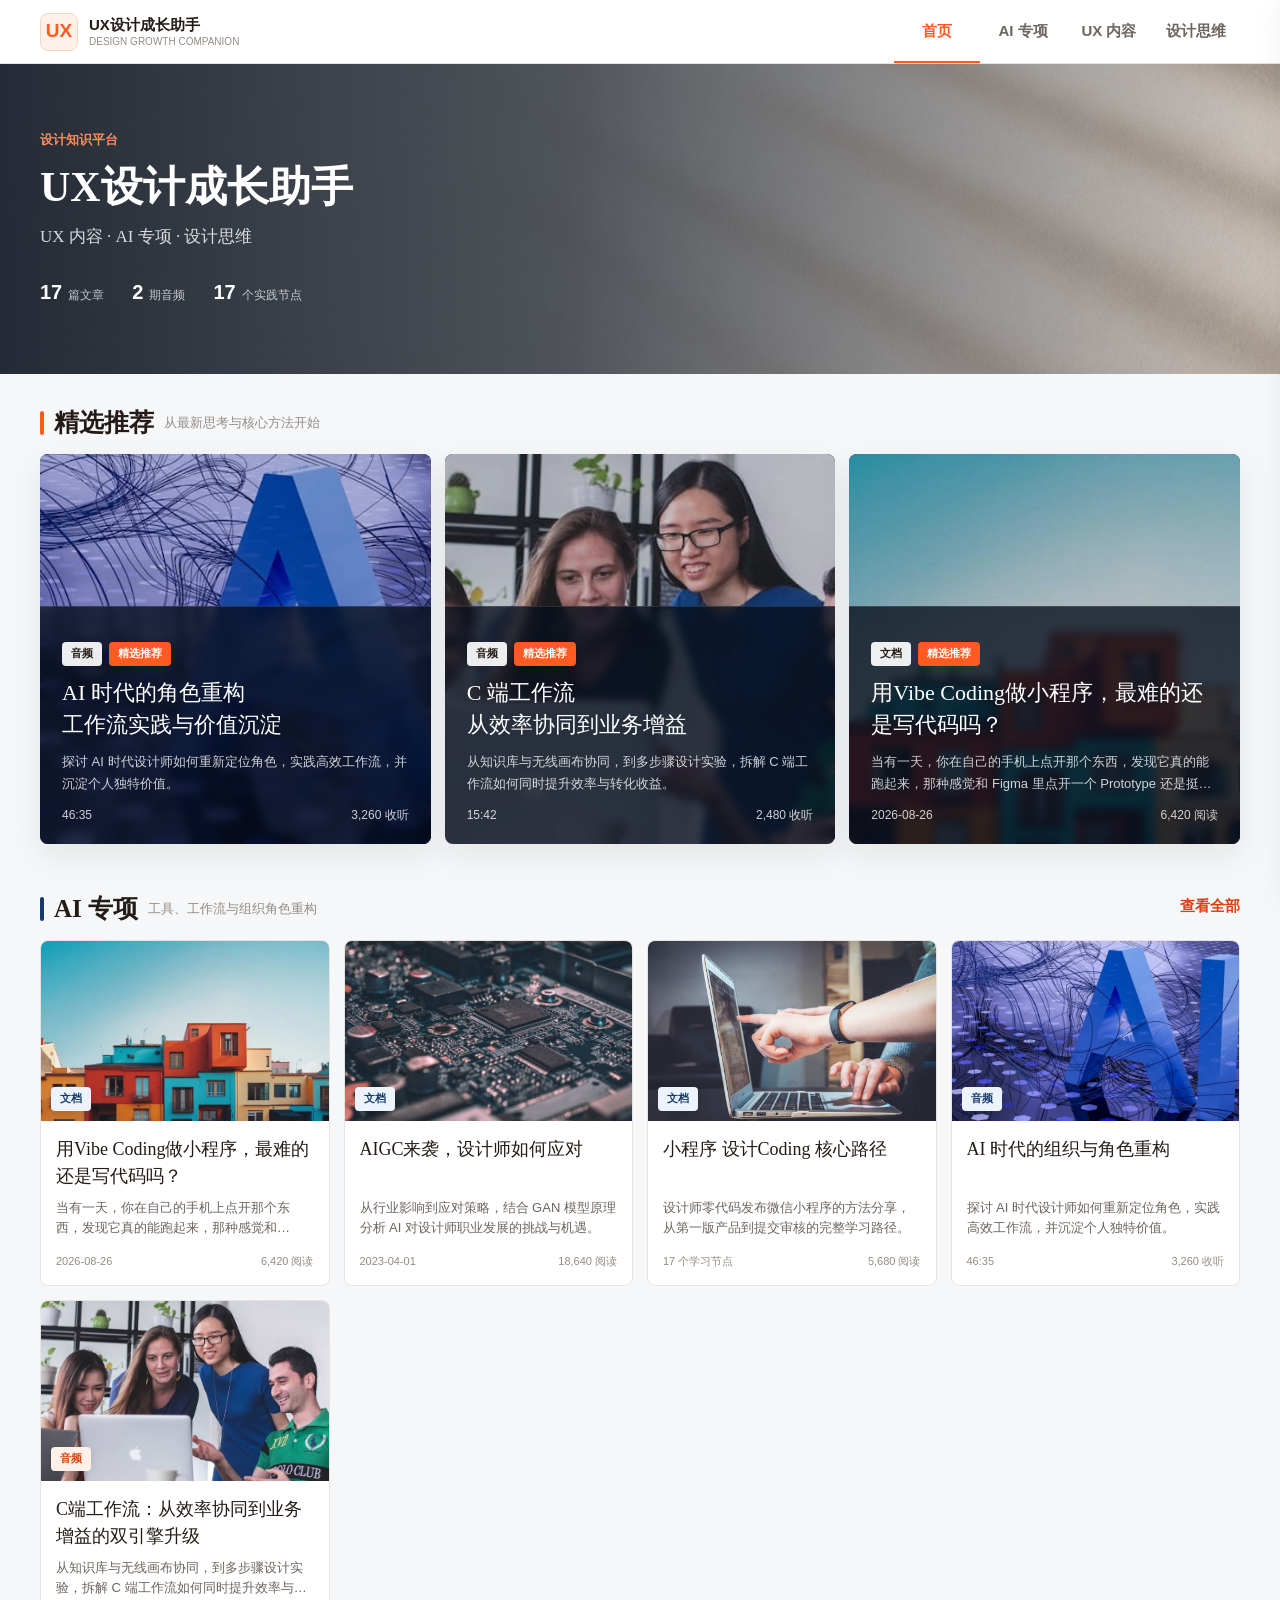
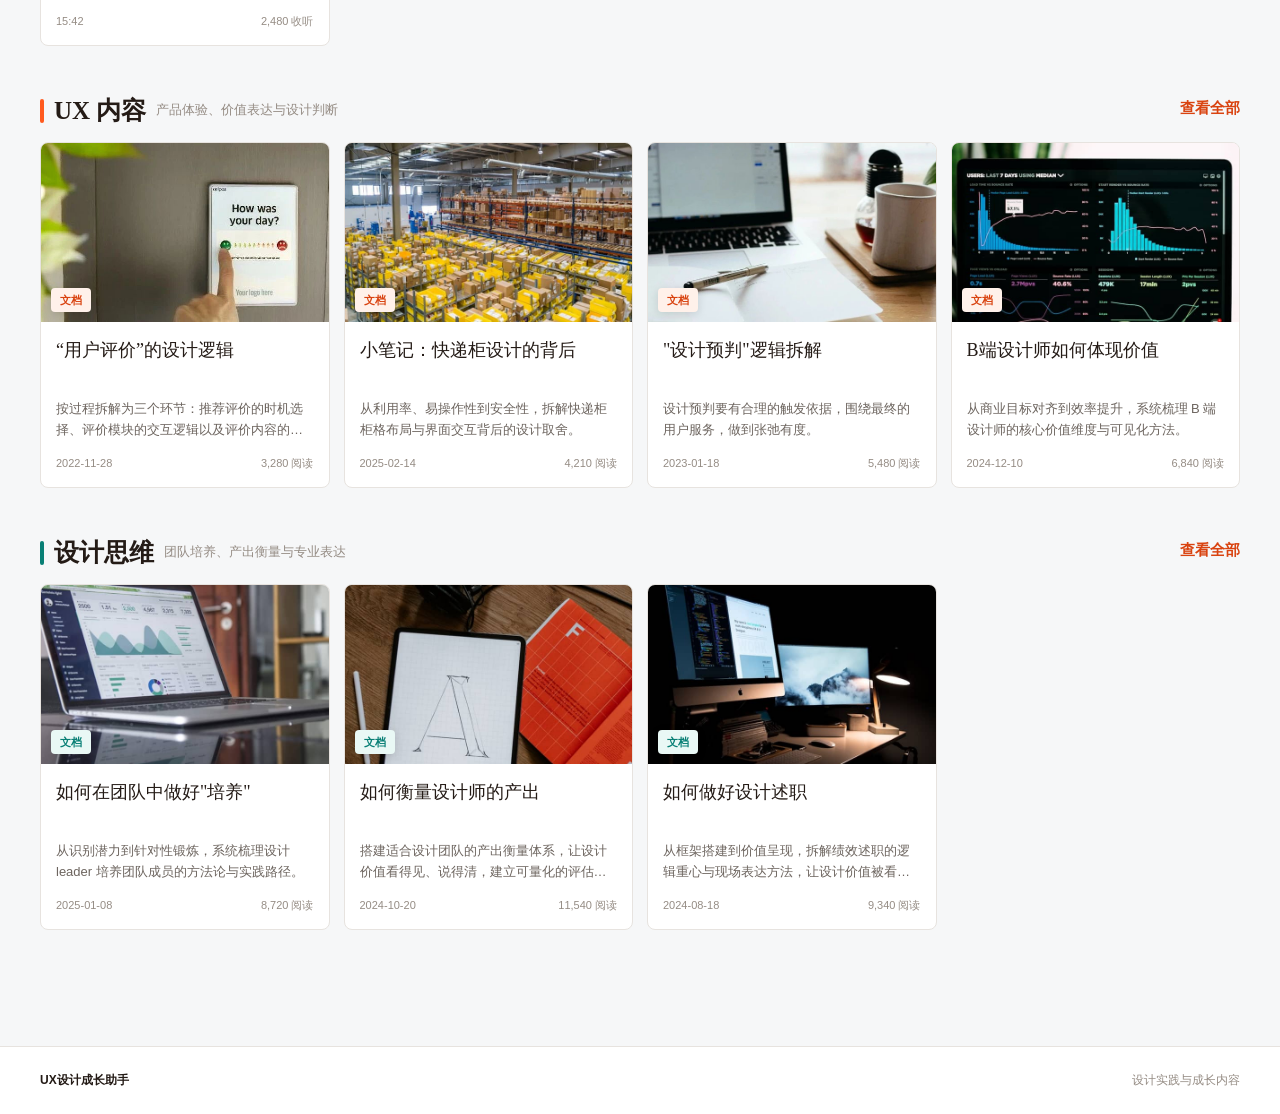
==== commit 9fe2f5e4: "feat: sync mini-program 1.0.34 content" ====
--- a/index.html
+++ b/index.html
@@ -34,9 +34,9 @@
       <h1 id="hero-title">UX设计成长助手</h1>
       <p class="hero-sub" id="heroSubtitle">持续积累可复用的设计判断、方法与实践</p>
       <div class="hero-stats" aria-label="内容概览">
-        <span class="hero-stat"><strong>10</strong>篇文章</span>
-        <span class="hero-stat"><strong>2</strong>期音频</span>
-        <span class="hero-stat"><strong>17</strong>页实践</span>
+        <span class="hero-stat"><strong id="articleCount">17</strong>篇文章</span>
+        <span class="hero-stat"><strong id="audioCount">2</strong>期音频</span>
+        <span class="hero-stat"><strong>17</strong>个实践节点</span>
       </div>
     </div>
   </section>
@@ -93,7 +93,7 @@
   <footer>
     <div class="footer-inner">
       <span class="footer-brand">UX设计成长助手</span>
-      <span>叶鲁 · 设计实践与成长内容</span>
+      <span>设计实践与成长内容</span>
     </div>
   </footer>
 
--- a/site.css
+++ b/site.css
@@ -37,15 +37,15 @@
 .section h2{margin:0;font-family:"Songti SC","STSong",serif;font-size:25px;line-height:1.2}.section-note{color:var(--quiet);font-size:13px}
 .more-button{border:0;background:none;color:var(--orange-dark);padding:6px 0;cursor:pointer;font-weight:700;white-space:nowrap}.more-button:hover,.more-button:focus-visible{text-decoration:underline}
 
-.featured-grid{display:grid;grid-template-columns:1.5fr 1fr 1fr;gap:14px}
-.featured-card{position:relative;min-height:320px;overflow:hidden;border:0;border-radius:8px;background:#13233a;color:#fff;text-align:left;cursor:pointer;box-shadow:var(--shadow)}
-.featured-card:first-child{min-height:390px}.featured-image{position:absolute;inset:0;width:100%;height:100%;object-fit:cover;transition:transform .35s ease}.featured-card:hover .featured-image{transform:scale(1.025)}
-.featured-scrim{position:absolute;inset:0;background:linear-gradient(180deg,rgba(7,15,27,.08) 20%,rgba(7,15,27,.92) 100%)}
-.featured-content{position:absolute;left:0;right:0;bottom:0;padding:22px}.labels{display:flex;align-items:center;gap:7px;flex-wrap:wrap;margin-bottom:10px}
-.type-label,.pick-label,.tag-label{display:inline-flex;align-items:center;min-height:23px;padding:2px 8px;border-radius:4px;font-size:11px;font-weight:800}
+.featured-grid{display:grid;grid-template-columns:repeat(3,minmax(0,1fr));gap:14px}
+.featured-card{position:relative;min-height:390px;overflow:hidden;border:0;border-radius:8px;background:#13233a;color:#fff;text-align:left;cursor:pointer;box-shadow:var(--shadow)}
+.featured-image{position:absolute;inset:0;width:100%;height:100%;object-fit:cover;transition:transform .35s ease}.featured-card:hover .featured-image{transform:scale(1.025)}
+.featured-scrim{position:absolute;inset:0;background:rgba(7,15,27,.16)}
+.featured-content{position:absolute;left:0;right:0;bottom:0;min-height:238px;display:grid;grid-template-rows:26px 64px 44px 20px;align-content:end;row-gap:10px;padding:20px 22px 19px;border-top:1px solid rgba(255,255,255,.12);background:rgba(7,15,27,.78);backdrop-filter:blur(4px)}.labels{display:flex;align-items:center;gap:7px;flex-wrap:nowrap;margin:0}
+.type-label,.pick-label,.tag-label{display:inline-flex;align-items:center;min-height:24px;padding:2px 9px;border-radius:4px;font-size:11px;font-weight:800;white-space:nowrap}
 .type-label{background:rgba(255,255,255,.92);color:var(--ink)}.pick-label{background:var(--orange);color:#fff}
-.featured-title{display:block;margin:0;font-family:"Songti SC","STSong",serif;font-size:24px;line-height:1.3}.featured-desc{display:-webkit-box;margin:9px 0 0;color:rgba(255,255,255,.76);font-size:13px;-webkit-line-clamp:2;-webkit-box-orient:vertical;overflow:hidden}
-.featured-meta{display:flex;justify-content:space-between;gap:12px;margin-top:16px;color:rgba(255,255,255,.76);font-size:12px}
+.featured-title{display:-webkit-box;margin:0;overflow:hidden;font-family:"Songti SC","STSong",serif;font-size:22px;line-height:1.45;-webkit-line-clamp:2;-webkit-box-orient:vertical}.featured-desc{display:-webkit-box;margin:0;overflow:hidden;color:rgba(255,255,255,.8);font-size:13px;line-height:1.7;-webkit-line-clamp:2;-webkit-box-orient:vertical}
+.featured-meta{display:flex;align-items:center;justify-content:space-between;gap:12px;margin:0;color:rgba(255,255,255,.8);font-size:12px;line-height:20px}.featured-meta span:last-child{white-space:nowrap}
 
 .content-grid{display:grid;grid-template-columns:repeat(4,minmax(0,1fr));gap:14px}
 .content-card{min-width:0;overflow:hidden;padding:0;border:1px solid var(--line);border-radius:8px;background:var(--paper);text-align:left;cursor:pointer;display:flex;flex-direction:column;transition:transform .18s ease,box-shadow .18s ease,border-color .18s ease}
@@ -62,7 +62,7 @@
 .panel-top{height:60px;display:flex;align-items:center;gap:12px;padding:0 20px;border-bottom:1px solid var(--line);flex:none}.panel-title{min-width:0;flex:1;overflow:hidden;text-overflow:ellipsis;white-space:nowrap;font-weight:800}.icon-button{width:36px;height:36px;display:grid;place-items:center;border:1px solid var(--line);border-radius:50%;background:#fff;cursor:pointer;font-size:20px;line-height:1}.panel-scroll{flex:1;overflow:auto}
 .detail-cover{width:100%;height:310px;object-fit:cover}.detail-wrap{padding:30px 42px 64px}.detail-tags{display:flex;gap:8px;flex-wrap:wrap;margin-bottom:13px}.detail-title{margin:0;font-family:"Songti SC","STSong",serif;font-size:32px;line-height:1.35}.detail-desc{margin:12px 0 0;color:var(--muted);font-size:16px;line-height:1.8}.detail-meta{margin-top:15px;color:var(--quiet);font-size:13px}
 .body-divider{display:flex;align-items:center;gap:13px;margin:28px 0 20px;color:var(--quiet);font-size:12px;font-weight:700}.body-divider::after{content:"";height:1px;flex:1;background:var(--line)}
-.article-body{color:#3d3631;font-family:"Songti SC","STSong",serif;font-size:17px;line-height:2}.article-body p{margin:0 0 16px}.article-body h3{margin:30px 0 10px;color:var(--ink);font-family:"PingFang SC","Microsoft YaHei",sans-serif;font-size:19px;line-height:1.5}.article-body ul{padding-left:22px;margin:10px 0 18px}.article-body li{margin-bottom:8px}
+.article-body{color:#3d3631;font-family:"Songti SC","STSong",serif;font-size:17px;line-height:2}.article-body p{margin:0 0 16px}.article-body h3{margin:30px 0 10px;color:var(--ink);font-family:"PingFang SC","Microsoft YaHei",sans-serif;font-size:19px;line-height:1.5}.article-body h4{margin:22px 0 9px;color:var(--ink);font-family:"PingFang SC","Microsoft YaHei",sans-serif;font-size:17px;line-height:1.55}.article-body ul{padding-left:22px;margin:10px 0 18px}.article-body li{margin-bottom:8px}.article-body img{width:100%;height:auto;margin:22px 0;border-radius:4px;background:var(--line-soft)}
 .article-body .rd-tip{margin:20px 0;padding:14px 17px;border-left:4px solid var(--orange);background:var(--orange-soft);font-family:"PingFang SC","Microsoft YaHei",sans-serif;font-size:14px;line-height:1.75}.article-body .rd-quote{margin:20px 0;padding:18px 20px;background:var(--warm);border:1px solid var(--line);font-size:16px;font-style:italic}.article-body svg{max-width:100%;height:auto}
 
 .audio-hero{position:relative;min-height:300px;display:flex;align-items:flex-end;overflow:hidden;background:#11223b;color:#fff}.audio-hero img{position:absolute;inset:0;width:100%;height:100%;object-fit:cover}.audio-hero::after{content:"";position:absolute;inset:0;background:linear-gradient(180deg,rgba(4,10,21,.1),rgba(4,10,21,.92))}.audio-hero-copy{position:relative;z-index:1;padding:30px 42px}.audio-hero h1{margin:8px 0;font-family:"Songti SC","STSong",serif;font-size:31px;line-height:1.35}.audio-hero p{margin:0;color:rgba(255,255,255,.78)}
@@ -74,13 +74,13 @@
 
 footer{border-top:1px solid var(--line);background:#fff}.footer-inner{width:min(1200px,calc(100% - 40px));margin:0 auto;padding:24px 0;display:flex;justify-content:space-between;gap:20px;color:var(--quiet);font-size:12px}.footer-brand{color:var(--ink);font-weight:800}.mobile-nav{display:none}.empty-state{padding:64px 24px;text-align:center;color:var(--muted)}
 
-@media(max-width:1000px){.featured-grid{grid-template-columns:1.4fr 1fr}.featured-card:last-child{grid-column:1/-1;min-height:260px}.content-grid{grid-template-columns:repeat(2,minmax(0,1fr))}}
+@media(max-width:1000px){.featured-grid{grid-template-columns:repeat(2,minmax(0,1fr))}.featured-card:last-child{grid-column:1/-1}.content-grid{grid-template-columns:repeat(2,minmax(0,1fr))}}
 @media(max-width:720px){
   body{padding-bottom:64px}.topbar{height:54px}.topbar-inner{width:calc(100% - 28px)}.brand-mark{width:34px;height:34px}.brand-title{font-size:14px}.brand-sub,.desktop-nav{display:none}
   .hero{min-height:292px}.hero-inner{width:calc(100% - 32px);min-height:292px;padding:16px 0 30px;justify-content:flex-end}.hero::after{background:linear-gradient(180deg,rgba(13,22,35,.12) 0%,rgba(13,22,35,.88) 88%)}.hero-kicker{font-size:12px;margin-bottom:8px}.hero h1{font-size:32px}.hero-sub{font-size:15px;margin-top:8px}.hero-stats{gap:18px;margin-top:18px}.hero-stat strong{font-size:17px}
   main{width:100%;padding:28px 0 42px}.section{margin-bottom:38px;padding:0 14px}.section-heading{margin-bottom:14px}.section h2{font-size:22px}.section-note{display:none}
   .featured-grid,.content-grid{display:flex;gap:12px;overflow-x:auto;scroll-snap-type:x mandatory;scrollbar-width:none;margin:0 -14px;padding:0 14px 8px}.featured-grid::-webkit-scrollbar,.content-grid::-webkit-scrollbar{display:none}
-  .featured-card,.featured-card:first-child,.featured-card:last-child{flex:0 0 84vw;min-height:360px;grid-column:auto;scroll-snap-align:start}.featured-content{padding:20px}.featured-title{font-size:23px}.content-card{flex:0 0 72vw;scroll-snap-align:start}.content-title{font-size:18px}
+  .featured-card,.featured-card:first-child,.featured-card:last-child{flex:0 0 84vw;min-height:380px;grid-column:auto;scroll-snap-align:start}.featured-content{min-height:238px;grid-template-rows:26px 64px 44px 20px;padding:20px}.featured-title{font-size:22px}.content-card{flex:0 0 72vw;scroll-snap-align:start}.content-title{font-size:18px}
   .panel{width:100vw}.panel-top{height:54px;padding:0 14px}.detail-cover{height:230px}.detail-wrap{padding:24px 20px 70px}.detail-title{font-size:27px}.detail-desc{font-size:15px}.article-body{font-size:17px;line-height:1.95}
   .audio-hero{min-height:330px}.audio-hero-copy{padding:26px 20px}.audio-hero h1{font-size:27px}.chapter-button{grid-template-columns:56px 1fr}.chapter-play{display:none}
   .list-wrap{padding:10px 16px 56px}.list-item{grid-template-columns:100px 1fr;gap:12px;padding:13px 0}.list-image{width:100px;height:82px}.list-title{font-size:16px}.list-desc{display:none}
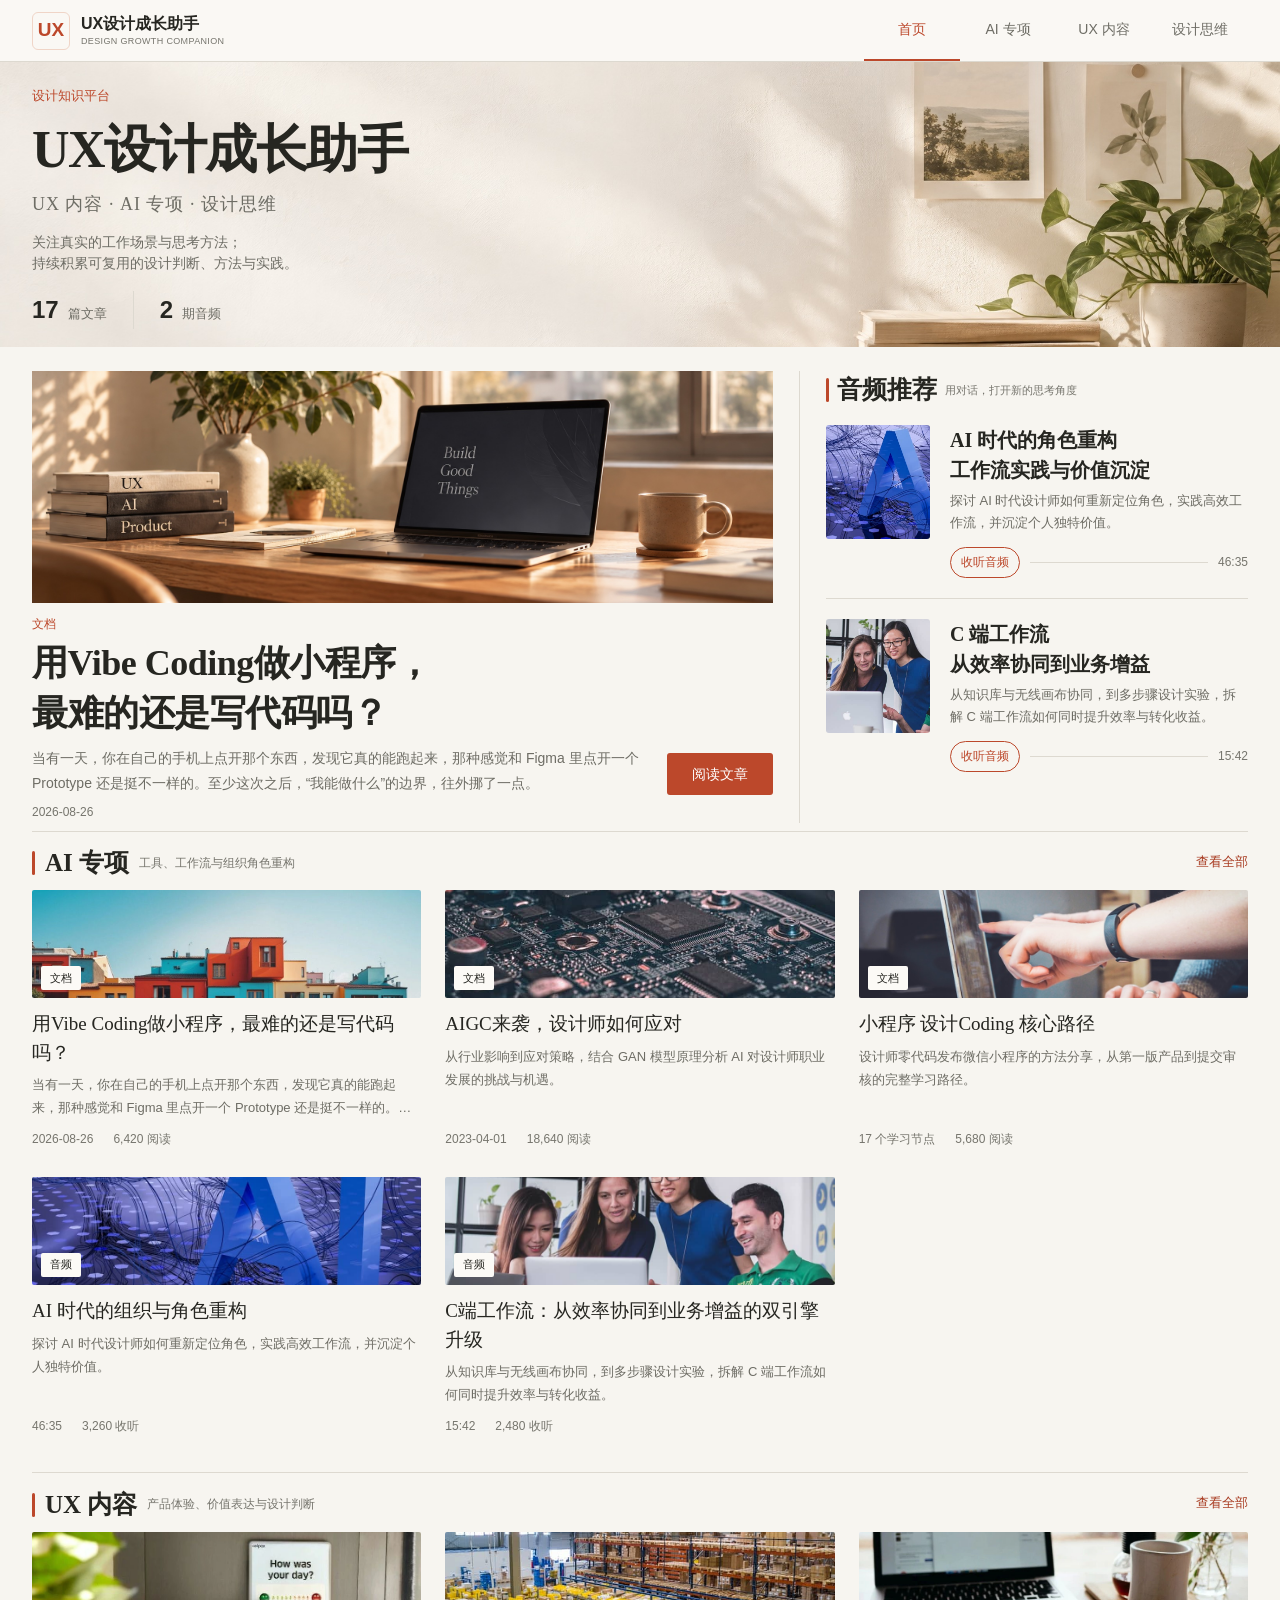
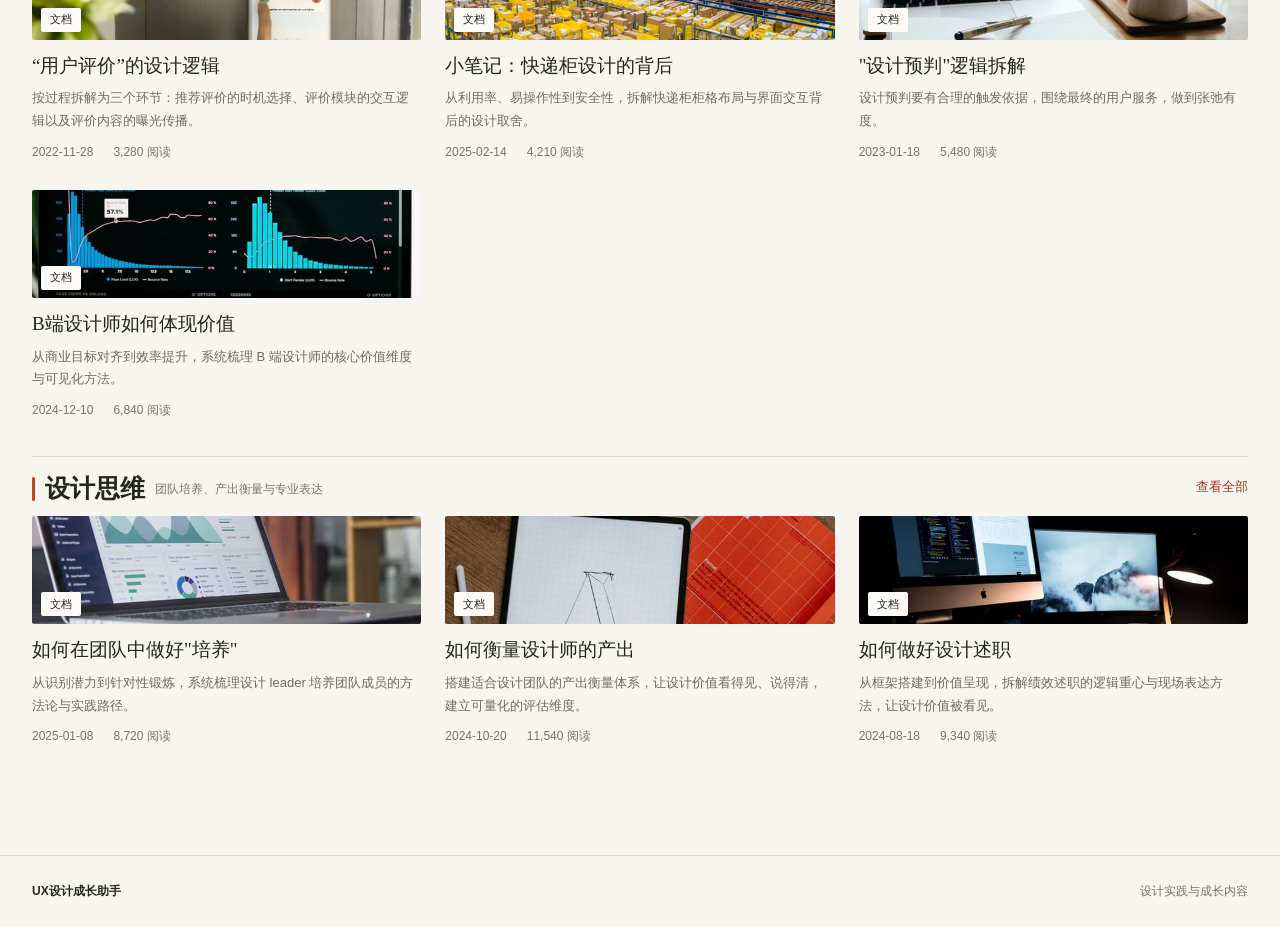
==== commit d0df29e6: "Redesign design assistant with a warm editorial interface" ====
--- a/index.html
+++ b/index.html
@@ -4,11 +4,13 @@
   <meta charset="utf-8">
   <meta name="viewport" content="width=device-width, initial-scale=1, viewport-fit=cover">
   <meta name="description" content="UX设计成长助手：面向 AI 时代的设计实践、组织方法与专业成长内容。">
-  <meta name="theme-color" content="#ffffff">
+  <meta name="theme-color" content="#f7f5f0">
   <title>UX设计成长助手</title>
   <link rel="stylesheet" href="site.css">
+  <link rel="stylesheet" href="editorial.css?v=20260910">
 </head>
-<body>
+<body class="hub-page">
+  <a class="skip-link" href="#main">跳至内容</a>
   <header class="topbar">
     <div class="topbar-inner">
       <button class="brand" type="button" data-scroll="top" aria-label="返回首页">
@@ -33,24 +35,23 @@
       <div class="hero-kicker" id="heroKicker">设计学习助手</div>
       <h1 id="hero-title">UX设计成长助手</h1>
       <p class="hero-sub" id="heroSubtitle">持续积累可复用的设计判断、方法与实践</p>
+      <p class="hero-intro">关注真实的工作场景与思考方法；<br>持续积累可复用的设计判断、方法与实践。</p>
       <div class="hero-stats" aria-label="内容概览">
         <span class="hero-stat"><strong id="articleCount">17</strong>篇文章</span>
         <span class="hero-stat"><strong id="audioCount">2</strong>期音频</span>
-        <span class="hero-stat"><strong>17</strong>个实践节点</span>
+
       </div>
     </div>
   </section>
 
-  <main>
-    <section class="section" aria-labelledby="featured-title">
-      <div class="section-heading">
-        <div class="section-title-wrap">
-          <span class="section-accent" aria-hidden="true"></span>
-          <h2 id="featured-title">精选推荐</h2>
-          <span class="section-note">从最新思考与核心方法开始</span>
-        </div>
-      </div>
-      <div class="featured-grid" id="featuredGrid"></div>
+  <main id="main">
+    <section class="section editorial-feature" aria-labelledby="featured-title">
+      <h2 class="sr-only" id="featured-title">精选推荐</h2>
+      <div id="featuredGrid"></div>
+      <aside class="audio-picks" aria-labelledby="audio-picks-title">
+        <div class="section-title-wrap"><span class="section-accent" aria-hidden="true"></span><h2 id="audio-picks-title">音频推荐</h2><span class="section-note">用对话，打开新的思考角度</span></div>
+        <div id="audioPicks"></div>
+      </aside>
     </section>
 
     <section class="section" id="section-ai" aria-labelledby="ai-title">
@@ -105,8 +106,9 @@
   </nav>
 
   <div class="panel-backdrop" id="panelBackdrop"></div>
-  <aside class="panel" id="contentPanel" aria-hidden="true" aria-labelledby="panelTitle">
+  <aside class="panel" id="contentPanel" role="dialog" aria-modal="true" inert aria-hidden="true" aria-labelledby="panelTitle">
     <div class="panel-top">
+      <button class="panel-back" id="panelBack" type="button" hidden>返回列表</button>
       <div class="panel-title" id="panelTitle">内容详情</div>
       <button class="icon-button" id="closePanel" type="button" aria-label="关闭内容详情">×</button>
     </div>
@@ -114,6 +116,6 @@
   </aside>
 
   <script src="content/site-data.js"></script>
-  <script src="site.js"></script>
+  <script src="site.js?v=20260910"></script>
 </body>
 </html>
--- a/editorial.css
+++ b/editorial.css
@@ -0,0 +1,21 @@
+/* Shared warm editorial direction. Content and diagrams retain their original structure. */
+:root{--editorial-paper:#f7f5f0;--editorial-ink:#262621;--editorial-muted:#77756d;--editorial-accent:#bc482b;--editorial-line:#ddd9d0;--editorial-serif:"Songti SC","STSong","Noto Serif CJK SC",Georgia,serif}
+.hub-page{--orange:#bc482b;--orange-dark:#a83b21;--orange-soft:#f5e9e0;--navy:#536454;--navy-soft:#edf0e7;--teal:#78634c;--teal-soft:#f0e9df;--ink:var(--editorial-ink);--muted:#6e6d65;--quiet:#76756d;--line:var(--editorial-line);--paper:#fcfaf6;--canvas:var(--editorial-paper);--warm:#f2ede3;--shadow:none;background:var(--canvas)}
+.skip-link{position:fixed;top:-60px;left:20px;z-index:150;padding:10px 20px;background:var(--paper)}.skip-link:focus{top:10px}
+.hub-page button:focus-visible,.hub-page a:focus-visible,.hub-page summary:focus-visible{outline:2px solid var(--orange);outline-offset:5px}
+.hub-page .topbar{background:#faf8f4;height:62px;backdrop-filter:none}.hub-page .topbar-inner{width:min(1220px,calc(100% - 64px))}.hub-page .brand-mark{background:none;border-radius:6px;font-weight:600}.hub-page .brand-title{font-size:16px}.hub-page .brand-sub{font-size:9px;letter-spacing:.35px}.hub-page .nav-link{min-width:96px;font-size:14px;font-weight:500}
+.hub-page .hero{background:#f5f3ed;min-height:280px;scroll-margin-top:62px}.hub-page .hero::after{display:none}.hub-page .hero-media{object-position:center;opacity:1}.hub-page .hero-inner{width:min(1220px,calc(100% - 64px));min-height:280px;color:var(--ink);padding:28px 0 22px}.hub-page .hero-kicker{color:var(--orange);font-size:13px;font-weight:500;margin-bottom:10px}.hub-page .hero h1{font-size:52px;letter-spacing:-1.5px;line-height:1.25}.hub-page .hero-sub{color:var(--muted);font-size:18px;margin-top:8px;letter-spacing:1px}.hero-intro{font-size:14px;line-height:1.7;color:var(--muted);margin:13px 0 0;max-width:620px}.hub-page .hero-stats{margin-top:16px;gap:26px}.hub-page .hero-stat{color:var(--muted);font-size:13px;gap:9px}.hub-page .hero-stat+ .hero-stat{padding-left:26px;border-left:1px solid var(--line)}.hub-page .hero-stat strong{color:var(--ink);font-size:24px;font-weight:600}
+.hub-page main{width:min(1220px,calc(100% - 64px));padding-top:28px}.hub-page .section{margin-bottom:36px}.hub-page .section-heading{padding-top:18px;border-top:1px solid var(--line);margin-bottom:16px}.hub-page .section h2{font-size:25px;font-weight:700}.hub-page .section-accent{width:3px;background:var(--orange);height:24px}.hub-page .section-note{font-size:12px}.hub-page .more-button{font-weight:500;font-size:13px}
+.editorial-feature{display:grid;grid-template-columns:minmax(0,1.65fr) minmax(0,1fr);gap:26px}.editorial-story{display:flex;flex-direction:column;align-items:stretch;border:0;background:none;padding:0;text-align:left;cursor:pointer;width:100%}.story-image{width:100%;height:232px;object-fit:cover}.story-label{font-size:12px;color:var(--orange);margin:12px 0 3px}.story-title{font-family:var(--editorial-serif);font-size:36px;font-weight:700;line-height:1.4;letter-spacing:-.5px}.story-bottom{display:flex;gap:24px;align-items:flex-end;margin-top:8px}.story-description{display:-webkit-box;-webkit-box-orient:vertical;-webkit-line-clamp:2;overflow:hidden;font-size:14px;line-height:1.75;color:var(--muted);flex:1}.read-action{display:inline-block;flex:none;background:var(--orange);color:#fff;border-radius:3px;padding:10px 25px;font-size:14px}.editorial-story:hover .read-action{background:var(--orange-dark)}.editorial-story:hover .story-title{color:var(--orange-dark)}.story-date{font-size:12px;color:var(--quiet);margin-top:8px}
+.audio-picks{border-left:1px solid var(--line);padding-left:26px}.audio-picks>.section-title-wrap{margin:4px 0 20px;flex-wrap:wrap;gap:8px}.audio-picks .section-note{font-size:11px}.audio-pick{display:grid;grid-template-columns:104px 1fr;align-items:start;gap:20px;padding:0 0 20px;width:100%;border:0;border-bottom:1px solid var(--line);background:none;text-align:left;cursor:pointer}.audio-pick+.audio-pick{padding-top:20px;border-bottom:0}.audio-pick-image{width:104px;height:114px;object-fit:cover;border-radius:3px}.audio-pick-copy{display:flex;flex-direction:column;min-width:0}.audio-pick-title{font:700 20px/1.5 var(--editorial-serif)}.audio-pick-desc{font-size:13px;color:var(--muted);display:-webkit-box;-webkit-line-clamp:2;-webkit-box-orient:vertical;overflow:hidden;line-height:1.65;margin-top:5px}.audio-pick-bottom{display:flex;align-items:center;gap:10px;font-size:12px;color:var(--quiet);margin-top:14px}.listen-action{color:var(--orange);border:1px solid var(--orange);padding:5px 10px;border-radius:20px;white-space:nowrap;font-size:12px}.audio-rule{flex:1;border-top:1px solid var(--line)}.audio-pick:hover .listen-action{background:var(--orange);color:#fff}.audio-pick:hover .audio-pick-title{color:var(--orange-dark)}
+.hub-page .content-grid{grid-template-columns:repeat(3,minmax(0,1fr));gap:28px 24px}.hub-page .content-card{border:0;border-radius:0;background:none;box-shadow:none;overflow:visible}.hub-page .content-card:hover{transform:none}.hub-page .content-image-wrap{aspect-ratio:2.35;border-radius:2px}.hub-page .content-body{padding:12px 0 0}.hub-page .content-title{font-size:19px;min-height:0;line-height:1.5}.hub-page .content-desc{font-size:13px;min-height:0;line-height:1.75;margin:7px 0 10px}.hub-page .content-meta{font-size:12px;justify-content:flex-start;gap:20px}.hub-page .content-card:hover .content-title{color:var(--orange)}.hub-page .image-label{left:9px;bottom:8px;background:#fcfaf6;box-shadow:none;font-weight:500;color:var(--ink);border-radius:2px}.hub-page footer{background:var(--canvas)}.hub-page .footer-inner{width:min(1220px,calc(100% - 64px));padding:26px 0}.footer-links{display:flex;gap:26px}.footer-links a:hover{color:var(--orange)}
+/* Reading, listening and all category collections share a calm paper surface. */
+.hub-page .panel-backdrop{background:rgba(35,32,25,.32);backdrop-filter:blur(4px)}.hub-page .panel{width:min(1120px,calc(100vw - 80px));height:calc(100dvh - 64px);top:32px;right:50%;transform:translate(50%,24px);opacity:0;visibility:hidden;border:1px solid var(--line);box-shadow:0 24px 80px #27231a26;transition:opacity .2s,transform .2s,visibility .2s}.hub-page .panel.open{transform:translate(50%,0);visibility:visible;opacity:1}.hub-page .panel-top{height:62px;padding:0 28px;background:var(--canvas)}.hub-page .panel-title{font-size:13px;font-weight:500;color:var(--muted)}.hub-page .icon-button{background:none;border-color:var(--line);font-weight:300}.panel-back{border:0;border-right:1px solid var(--line);padding:0 14px 0 0;background:none;color:var(--orange);cursor:pointer;font-size:13px}.hub-page .detail-cover{height:230px;object-fit:cover}.hub-page .detail-wrap{padding:32px 52px 72px}.reader-eyebrow{font-size:10px;letter-spacing:1.6px;color:var(--orange);margin-bottom:18px}.hub-page .detail-title{font-size:34px;line-height:1.45;max-width:820px}.hub-page .detail-tags{margin-bottom:12px}.hub-page .tag-label{font-weight:500}.hub-page .detail-desc{font-size:15px;max-width:820px}.hub-page .detail-meta{font-size:12px}.hub-page .body-divider{margin:26px 0}.reading-layout{display:grid;grid-template-columns:180px minmax(0,1fr);gap:38px;align-items:start}.reading-toc{position:sticky;top:28px;display:flex;flex-direction:column;gap:14px;padding-right:18px;border-right:1px solid var(--line)}.reading-toc[hidden]{display:none}.reading-layout:has(.reading-toc[hidden]){display:block;max-width:720px;margin:auto}.toc-heading{font-size:12px;color:var(--quiet);margin-bottom:6px}.reading-toc button{font-size:12px;line-height:1.7;text-align:left;border:0;padding:0;background:none;cursor:pointer;color:var(--muted)}.reading-toc button:hover{color:var(--orange)}.hub-page .article-body{font-size:18px;line-height:2;color:#3e3d35;overflow-wrap:anywhere;min-width:0}.hub-page .article-body h3{scroll-margin-top:24px}.hub-page .article-body img{object-fit:contain}.hub-page .article-body .rd-quote{border:0;border-left:2px solid var(--orange);font-style:normal}.hub-page .article-body table{display:block;max-width:100%;overflow-x:auto}.hub-page .article-body pre{white-space:pre-wrap}
+.hub-page .audio-hero{display:grid;grid-template-columns:210px 1fr;gap:30px;background:var(--warm);color:var(--ink);padding:38px 52px;min-height:0;align-items:center}.hub-page .audio-hero::after{display:none}.hub-page .audio-hero img{position:static;width:210px;height:210px;border-radius:4px;object-fit:cover}.hub-page .audio-hero-copy{padding:0}.hub-page .audio-hero h1{font-size:29px;line-height:1.5;margin:12px 0}.hub-page .audio-hero p{color:var(--muted);font-size:14px}.hub-page .audio-hero .pick-label{background:none;color:var(--orange);padding:0;font-weight:500;letter-spacing:1px}.hub-page .audio-article>.detail-wrap{max-width:880px;margin:auto}.hub-page .audio-player{accent-color:var(--orange)}.hub-page .chapter-button{background:none;padding:17px 0}.hub-page .chapter-button:hover{background:var(--warm)}.hub-page .chapter-title{font-weight:500}.hub-page .transcript summary{color:var(--orange)}.audio-error{color:#a13920;font-size:13px}
+.hub-page .list-wrap{max-width:940px;padding:40px 42px 60px;margin:auto}.list-intro h1{font:700 40px/1.3 var(--editorial-serif);margin:0 0 14px}.hub-page .list-summary{font-size:13px}.collection-nav{display:flex;gap:28px;margin:24px 0 8px;border-bottom:1px solid var(--line)}.collection-nav button{background:none;border:0;border-bottom:2px solid transparent;padding:10px 0;font-size:14px;cursor:pointer;color:var(--muted)}.collection-nav button[aria-current=page]{border-color:var(--orange);color:var(--orange)}.hub-page .list-item{grid-template-columns:170px 1fr;gap:26px;padding:24px 0}.hub-page .list-image{width:170px;height:116px;border-radius:2px}.hub-page .list-title{font-size:22px}.hub-page .list-desc{margin-top:8px;line-height:1.7}.hub-page .list-meta{margin-top:12px;font-size:12px}
+@media(min-width:721px) and (max-width:1100px){.editorial-feature{grid-template-columns:1.3fr 1fr;gap:22px}.audio-picks{padding-left:22px}.audio-pick{grid-template-columns:76px 1fr;gap:14px}.audio-pick-image{width:76px;height:94px}.audio-pick-title{font-size:18px}.story-title{font-size:27px}.story-bottom{display:block}.read-action{margin-top:12px}.hero-intro{max-width:52%}.hub-page .hero h1{font-size:40px}.audio-picks .section-note{display:none}.hub-page .hero-media{object-position:60%}}
+@media(max-width:720px){.hub-page .topbar{height:56px}.hub-page .topbar-inner{width:calc(100% - 32px)}.hub-page .hero{min-height:288px}.hub-page .hero-media{opacity:.2;object-position:right}.hub-page .hero-inner{min-height:288px;width:calc(100% - 36px);padding:28px 0;justify-content:center}.hub-page .hero h1{font-size:33px;letter-spacing:-1px}.hub-page .hero-sub{font-size:16px}.hero-intro{font-size:13px;max-width:100%}.hub-page .hero-stat strong{font-size:22px}.hub-page main{width:100%;padding-top:22px}.editorial-feature{display:block}.hub-page .editorial-feature{padding:0 18px}.story-image{height:auto;aspect-ratio:2.15}.story-title{font-size:27px}.story-bottom{gap:12px;align-items:center}.read-action{padding:8px 14px;font-size:12px}.story-description{font-size:13px}.audio-picks{border-left:0;border-top:1px solid var(--line);padding:22px 0 0;margin-top:24px}.audio-picks>.section-title-wrap{margin-bottom:20px}.audio-pick{grid-template-columns:86px 1fr;gap:16px}.audio-pick-image{width:86px;height:100px}.audio-pick-title{font-size:19px}.audio-pick-desc{font-size:12px}.audio-pick-bottom{margin-top:10px}.hub-page .content-grid{display:grid;grid-template-columns:1fr;margin:0;padding:0;overflow:visible;gap:24px}.hub-page .content-card{display:grid;grid-template-columns:110px minmax(0,1fr);gap:16px;flex:none}.hub-page .content-image-wrap{aspect-ratio:1.1}.hub-page .content-body{padding:0}.hub-page .content-title{font-size:18px}.hub-page .content-desc{-webkit-line-clamp:2;font-size:12px;margin:4px 0 8px}.hub-page .content-meta{font-size:10px;gap:10px}.hub-page .section{padding-left:18px;padding-right:18px;margin-bottom:30px}.hub-page .section h2{font-size:23px}.hub-page .footer-inner{width:calc(100% - 36px)}.footer-links{flex-wrap:wrap;gap:12px 20px}.hub-page .mobile-nav{background:#faf8f4}.hub-page .panel{width:100vw;height:100dvh;top:0;border:0}.hub-page .panel-top{height:56px;padding:0 16px}.hub-page .detail-wrap{padding:24px 22px 52px}.hub-page .detail-cover{height:180px}.hub-page .detail-title{font-size:28px}.reading-layout{display:block}.reading-toc{position:static;border:0;border-bottom:1px solid var(--line);padding:0 0 22px;margin-bottom:24px;gap:10px}.hub-page .article-body{font-size:17px}.hub-page .audio-hero{display:block;padding:24px}.hub-page .audio-hero img{width:100px;height:100px;margin-bottom:18px}.hub-page .audio-hero h1{font-size:26px}.hub-page .list-wrap{padding:26px 20px 50px}.list-intro h1{font-size:32px}.hub-page .list-item{grid-template-columns:90px 1fr;gap:15px;padding:20px 0}.hub-page .list-image{width:90px;height:85px}.hub-page .list-title{font-size:18px}.hub-page .list-meta{font-size:10px;flex-wrap:wrap}}
+@media(prefers-reduced-motion:reduce){html{scroll-behavior:auto}.hub-page *{transition:none!important;animation:none!important}}
+
+.story-title{text-wrap:balance}.hub-page .hero-inner{padding-top:24px;padding-bottom:18px}.hero-intro{line-height:1.55}.hub-page main{padding-top:24px}.hub-page .editorial-feature{margin-bottom:20px}
+@media(min-width:721px){.hub-page .editorial-feature{margin-bottom:8px}.hub-page .content-image-wrap{aspect-ratio:3.6}.hub-page .section-heading{padding-top:14px;margin-bottom:12px}}
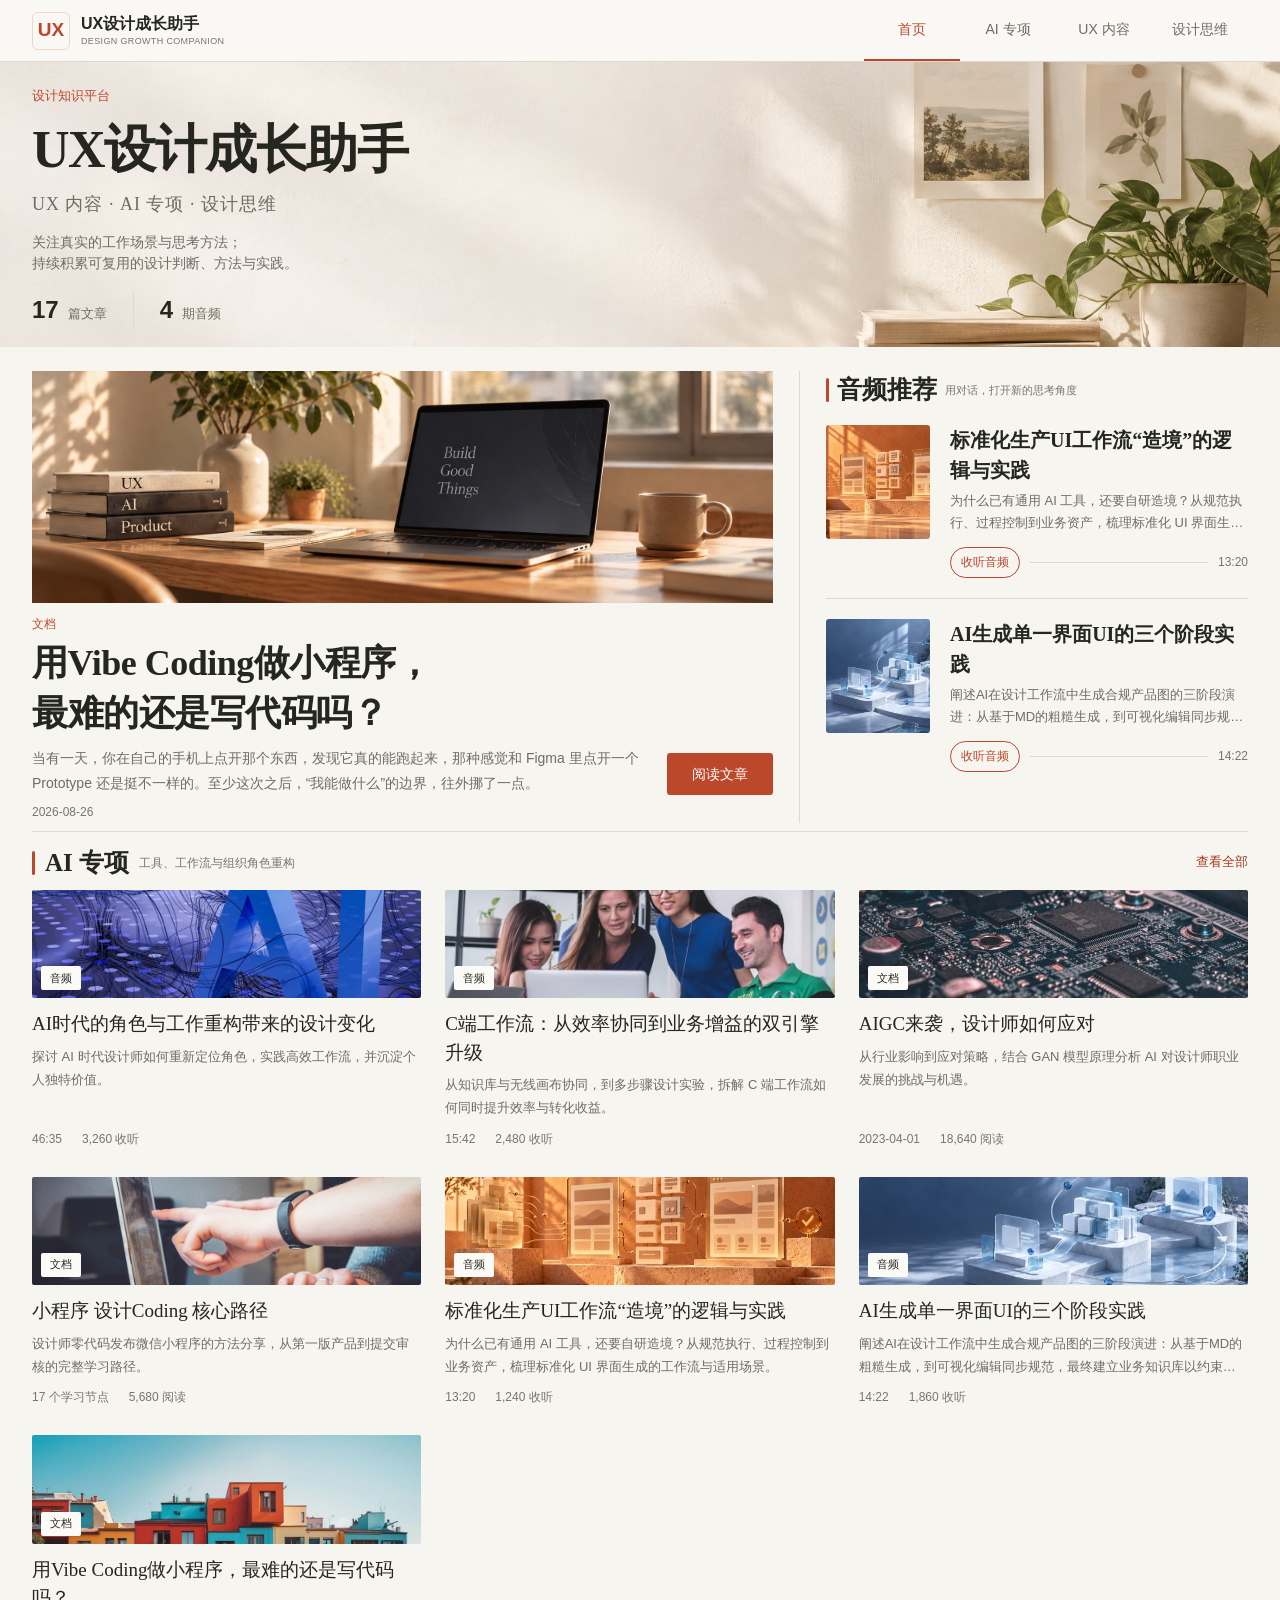
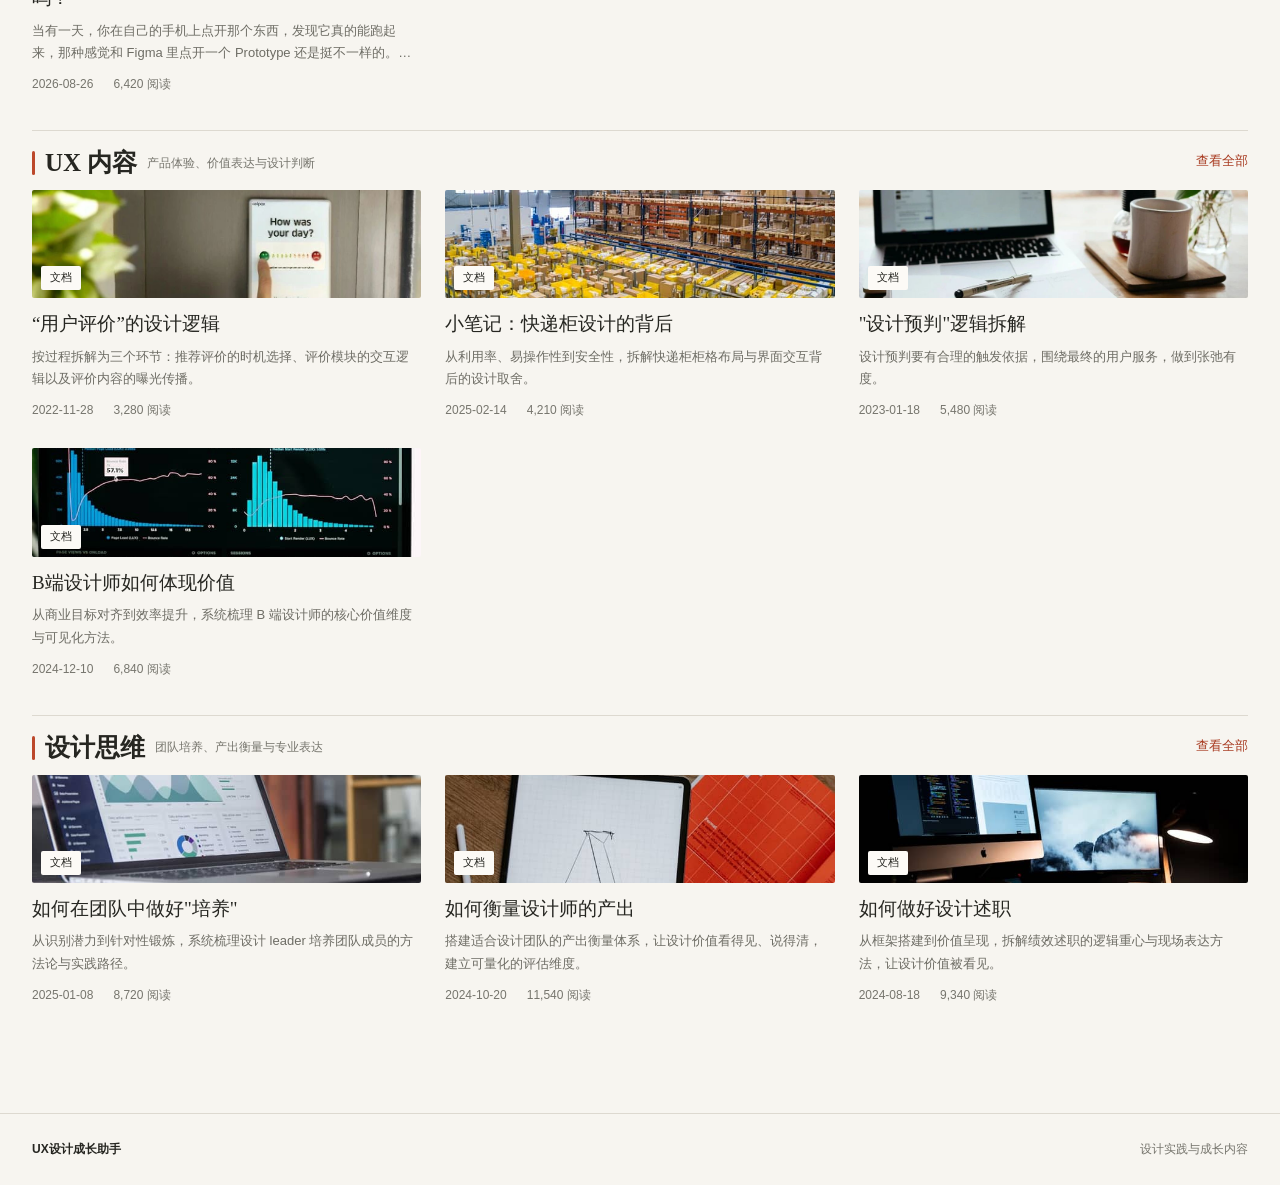
==== commit de9f01db: "Sync latest mini-program content, audio and featured covers" ====
--- a/index.html
+++ b/index.html
@@ -38,7 +38,7 @@
       <p class="hero-intro">关注真实的工作场景与思考方法；<br>持续积累可复用的设计判断、方法与实践。</p>
       <div class="hero-stats" aria-label="内容概览">
         <span class="hero-stat"><strong id="articleCount">17</strong>篇文章</span>
-        <span class="hero-stat"><strong id="audioCount">2</strong>期音频</span>
+        <span class="hero-stat"><strong id="audioCount">4</strong>期音频</span>
 
       </div>
     </div>
@@ -116,6 +116,6 @@
   </aside>
 
   <script src="content/site-data.js"></script>
-  <script src="site.js?v=20260910"></script>
+  <script src="site.js?v=20261021"></script>
 </body>
 </html>
--- a/site.css
+++ b/site.css
@@ -87,3 +87,5 @@
   .footer-inner{width:calc(100% - 32px);flex-direction:column;gap:7px;padding:22px 0}
   .mobile-nav{position:fixed;left:0;right:0;bottom:0;z-index:70;height:calc(60px + env(safe-area-inset-bottom,0px));padding-bottom:env(safe-area-inset-bottom,0px);display:grid;grid-template-columns:repeat(4,1fr);border-top:1px solid var(--line);background:rgba(255,255,255,.97);backdrop-filter:blur(14px)}.mobile-nav button{border:0;background:none;color:var(--quiet);font-size:11px;font-weight:700;cursor:pointer}.mobile-nav button.active{color:var(--orange)}
 }
+
+.audio-diagram { display: block; width: 100%; height: auto; border-radius: 12px; }
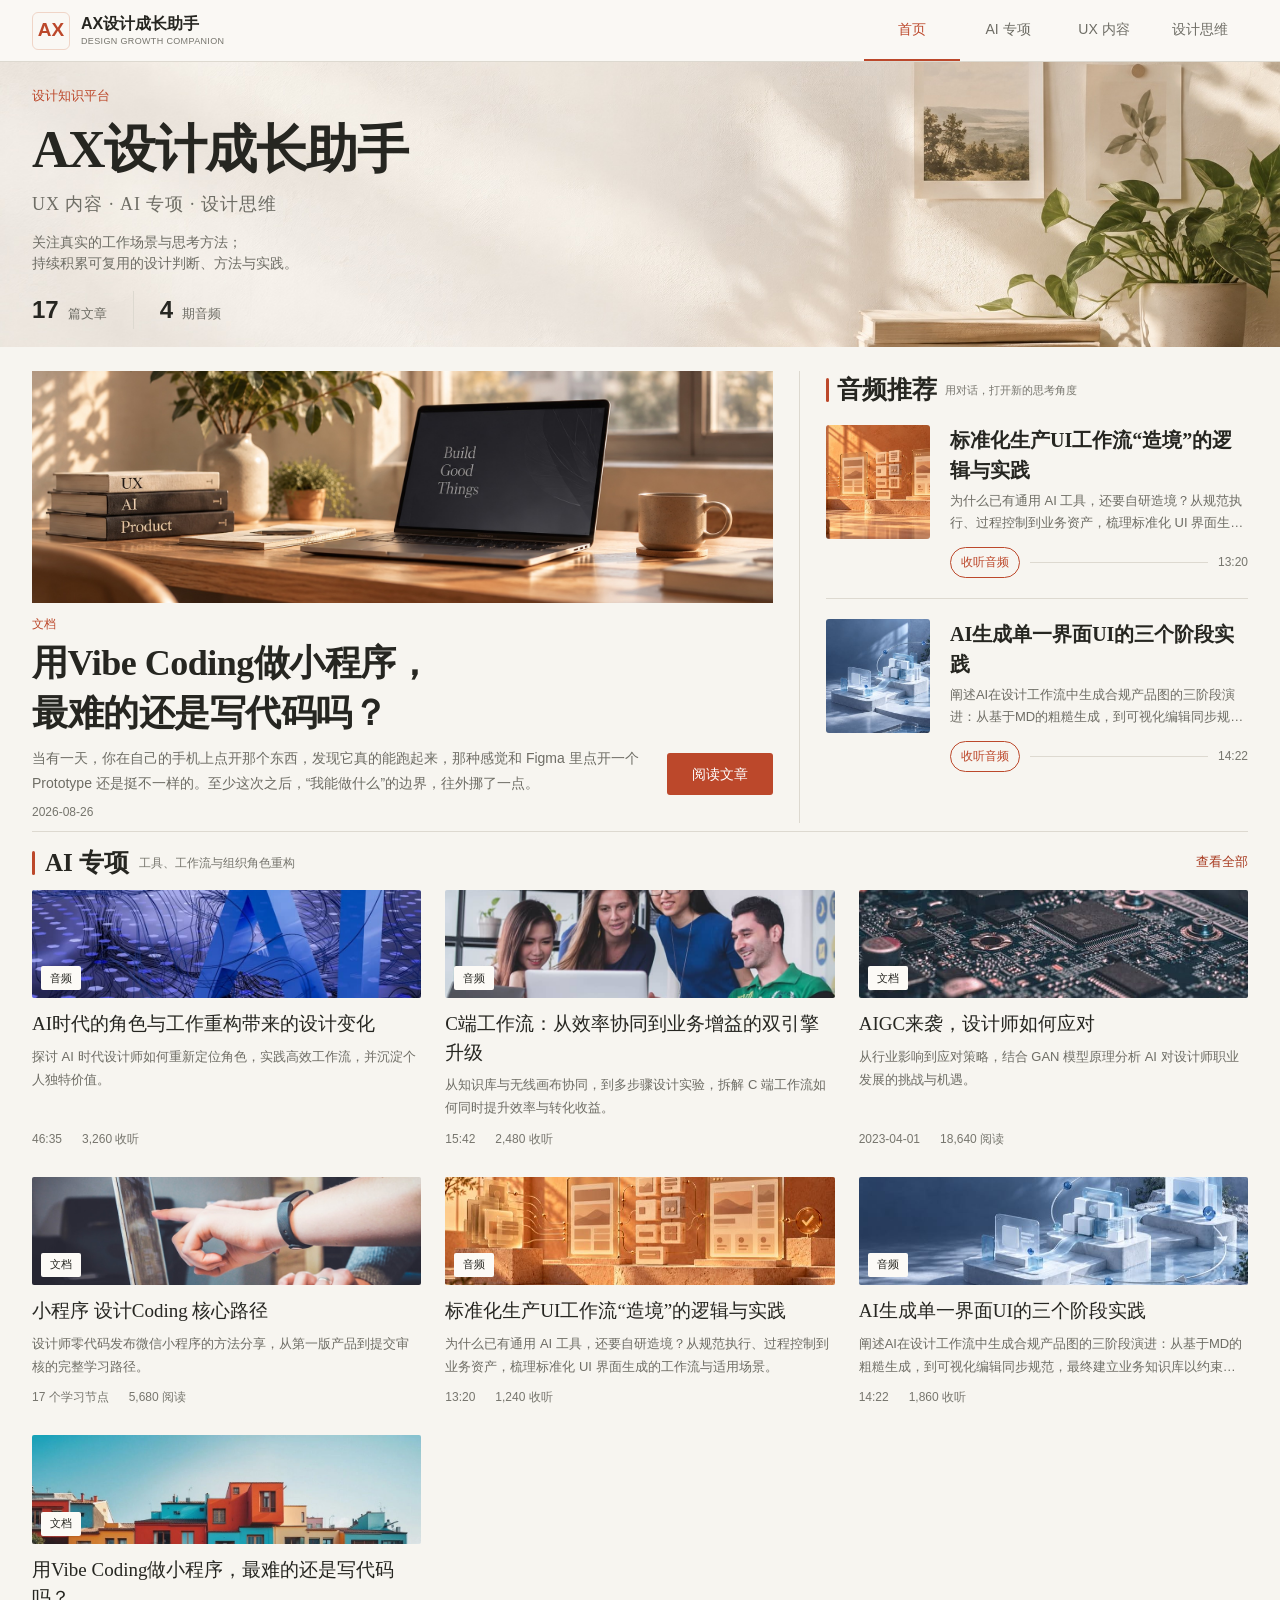
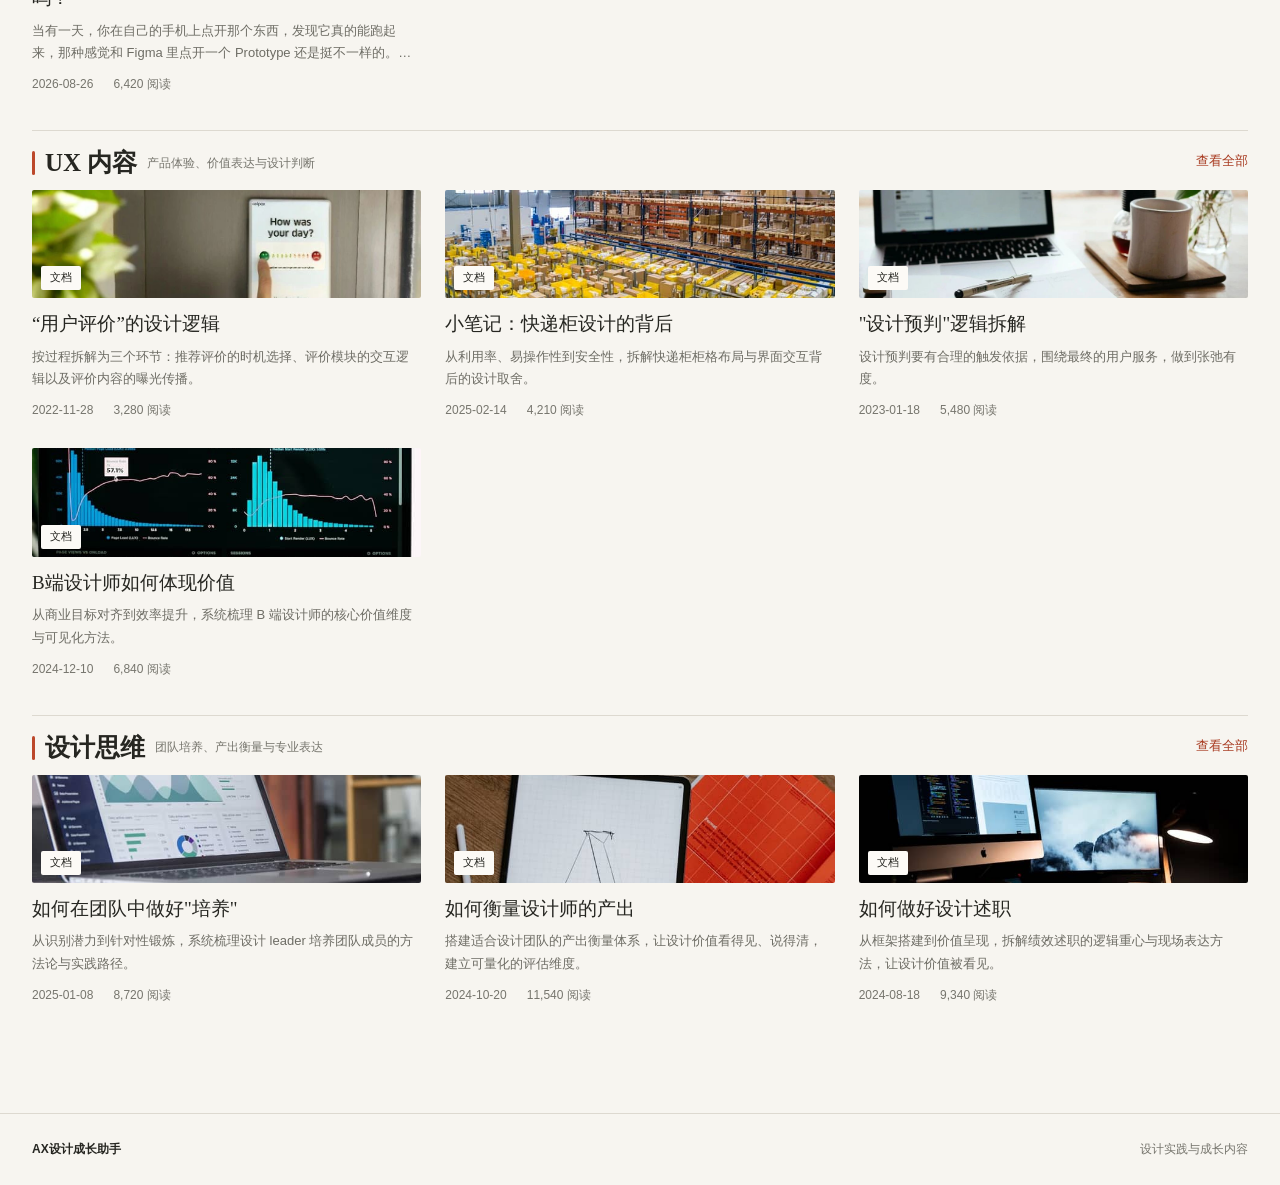
==== commit e2fcccf2: "Rename product to AX and improve shared cover and audio" ====
--- a/index.html
+++ b/index.html
@@ -3,9 +3,9 @@
 <head>
   <meta charset="utf-8">
   <meta name="viewport" content="width=device-width, initial-scale=1, viewport-fit=cover">
-  <meta name="description" content="UX设计成长助手：面向 AI 时代的设计实践、组织方法与专业成长内容。">
+  <meta name="description" content="AX设计成长助手：面向 AI 时代的设计实践、组织方法与专业成长内容。">
   <meta name="theme-color" content="#f7f5f0">
-  <title>UX设计成长助手</title>
+  <title>AX设计成长助手</title>
   <link rel="stylesheet" href="site.css">
   <link rel="stylesheet" href="editorial.css?v=20260910">
 </head>
@@ -14,9 +14,9 @@
   <header class="topbar">
     <div class="topbar-inner">
       <button class="brand" type="button" data-scroll="top" aria-label="返回首页">
-        <span class="brand-mark" aria-hidden="true">UX</span>
+        <span class="brand-mark" aria-hidden="true">AX</span>
         <span class="brand-copy">
-          <span class="brand-title">UX设计成长助手</span>
+          <span class="brand-title">AX设计成长助手</span>
           <span class="brand-sub">DESIGN GROWTH COMPANION</span>
         </span>
       </button>
@@ -33,7 +33,7 @@
     <img class="hero-media" id="heroImage" src="assets/home-editorial-header-clean.jpg" alt="设计工作现场">
     <div class="hero-inner">
       <div class="hero-kicker" id="heroKicker">设计学习助手</div>
-      <h1 id="hero-title">UX设计成长助手</h1>
+      <h1 id="hero-title">AX设计成长助手</h1>
       <p class="hero-sub" id="heroSubtitle">持续积累可复用的设计判断、方法与实践</p>
       <p class="hero-intro">关注真实的工作场景与思考方法；<br>持续积累可复用的设计判断、方法与实践。</p>
       <div class="hero-stats" aria-label="内容概览">
@@ -93,7 +93,7 @@
 
   <footer>
     <div class="footer-inner">
-      <span class="footer-brand">UX设计成长助手</span>
+      <span class="footer-brand">AX设计成长助手</span>
       <span>设计实践与成长内容</span>
     </div>
   </footer>
